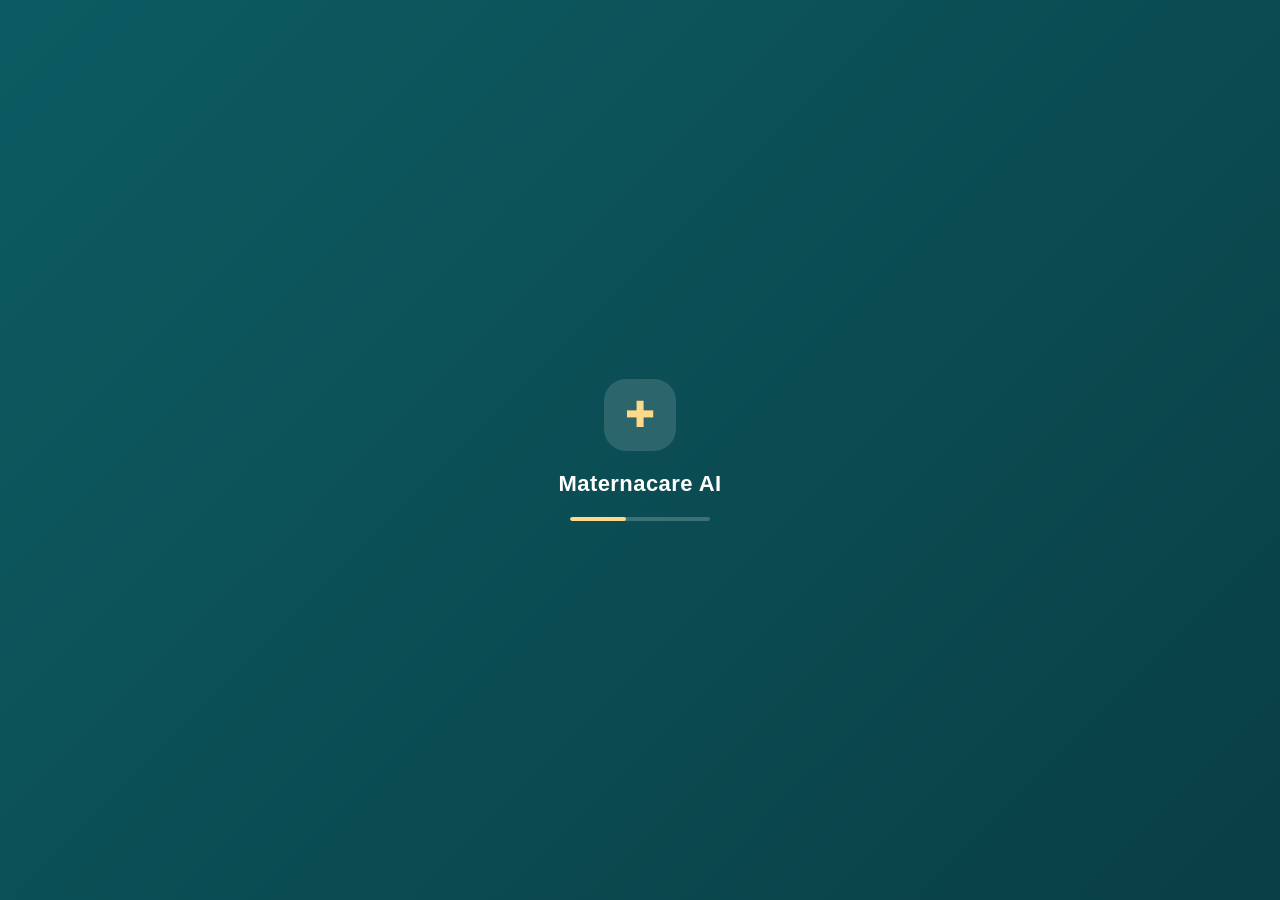
==== frontend/index.html @ d42ba845 "Maternacare AI full-stack: FastAPI backend + animated PWA frontend" ====
<!doctype html>
<html lang="en">
<head>
<meta charset="UTF-8"/>
<meta name="viewport" content="width=device-width,initial-scale=1,viewport-fit=cover,maximum-scale=1"/>
<meta name="theme-color" content="#0d5c63"/>
<meta name="description" content="Maternacare AI — maternal & child health companion"/>
<title>Maternacare AI</title>
<link rel="manifest" href="manifest.json"/>
<link rel="icon" href="icon.svg" type="image/svg+xml"/>
<link rel="apple-touch-icon" href="icon.svg"/>
<link rel="stylesheet" href="style.css"/>
</head>
<body>
<div class="splash" id="splash"><div class="splash-mark">✚</div><div class="splash-name">Maternacare AI</div><div class="splash-bar"><i></i></div></div>

<div class="disclaimer" id="disclaimer"><span class="di">i</span><p id="disclaimerText"></p><button onclick="this.parentElement.classList.add('hide')">×</button></div>

<header class="header">
  <div class="hdr"><a class="brand" href="#" data-tab="home"><span class="bi">✚</span><b data-i18n="app_name">Maternacare AI</b></a>
    <div class="hdr-r"><button class="ib" id="accountBtn" title="Account">👤</button>
      <select id="lang" class="lang"><option value="en">English</option><option value="hi">हिन्दी</option><option value="bn">বাংলা</option></select></div>
  </div>
  <nav class="tabs" id="tabs">
    <button class="tab active" data-tab="home"><span>⌂</span><i data-i18n="nav_home">Home</i></button>
    <button class="tab" data-tab="learn"><span>✦</span><i data-i18n="nav_learn">Learn</i></button>
    <button class="tab" data-tab="trad"><span>⚖</span><i data-i18n="nav_traditional">Traditions</i></button>
    <button class="tab" data-tab="safety"><span>!</span><i data-i18n="nav_safety">Safety</i></button>
    <button class="tab" data-tab="calendar"><span>▦</span><i data-i18n="nav_calendar">Calendar</i></button>
    <button class="tab" data-tab="chat"><span>◌</span><i data-i18n="nav_chat">Ask</i></button>
    <button class="tab" data-tab="sub"><span>✧</span><i data-i18n="manage_sub">Subscription</i></button>
  </nav>
</header>

<main class="main" id="main">

<!-- AUTH -->
<section id="authPage" class="page hidden">
  <div class="auth-hero"><div class="auth-hero-mark">✚</div><h1 data-i18n="welcome">Welcome</h1><p class="muted" data-i18n="tagline"></p></div>
  <div class="card auth-card">
    <div class="seg"><button class="seg-b active" id="segLogin" data-i18n="sign_in">Sign in</button><button class="seg-b" id="segSignup" data-i18n="sign_up">Sign up</button></div>
    <label class="f"><span data-i18n="email">Email or phone</span><input id="authId" placeholder="you@example.com or +919876543210" autocomplete="username"/></label>
    <label class="f"><span data-i18n="password">Password</span><input type="password" id="authPass" autocomplete="current-password"/></label>
    <button class="btn primary full ripple" id="authGo" data-i18n="sign_in">Sign in</button>
    <p class="hint" id="authErr"></p>
  </div>
</section>

<!-- ONBOARDING -->
<section id="onboarding" class="page hidden">
  <div class="card"><div class="step-head"><span class="step-n">1</span><div><h1 data-i18n="setup_title">Set up your journey</h1><p class="muted" data-i18n="setup_subtitle"></p></div></div>
    <form id="setup">
      <label class="f"><span data-i18n="stage">I am…</span><select id="sStage">
        <option value="planning" data-i18n="stage_planning">Planning</option>
        <option value="pregnant" data-i18n="stage_pregnant" selected>Pregnant</option>
        <option value="postpartum" data-i18n="stage_postpartum">Postpartum</option>
        <option value="baby" data-i18n="stage_baby">Baby / infant</option></select></label>
      <div id="pregFields">
        <label class="f"><span data-i18n="lmp">LMP</span><input type="date" id="sLmp"/></label>
        <p class="hint" data-i18n="edd_info"></p>
        <label class="f"><span data-i18n="edd">EDD (if known)</span><input type="date" id="sEdd"/></label>
        <label class="f"><span data-i18n="weeks">Current week</span><input type="number" id="sWeeks" min="0" max="45"/></label>
      </div>
      <label class="f chk"><input type="checkbox" id="sFirst"/><span data-i18n="first_pregnancy">First pregnancy?</span></label>
      <label class="f chk"><input type="checkbox" id="sRisk"/><span data-i18n="high_risk">High-risk?</span></label>
      <p class="hint" data-i18n="risk_note"></p>
      <label class="f"><span data-i18n="conditions">Conditions</span><input id="sCond"/></label>
      <label class="f"><span data-i18n="medicines">Medicines</span><input id="sMed"/></label>
      <label class="f"><span data-i18n="allergies">Allergies</span><input id="sAllergy"/></label>
      <label class="f"><span data-i18n="doctor">Doctor / hospital</span><input id="sDoc"/></label>
      <label class="f"><span data-i18n="emergency_contact">Emergency contact</span><input id="sEmer"/></label>
      <label class="f chk consent"><input type="checkbox" id="sConsent" required/><span data-i18n="consent"></span></label>
      <button class="btn primary full ripple" type="submit" data-i18n="save_start">Save & Start</button>
    </form>
  </div>
</section>

<!-- HOME -->
<section id="home" class="page hidden">
  <div class="hero card">
    <div class="hero-top"><div><p class="eyebrow" id="hStage"></p><h1 id="hWeek"></h1><p class="muted" id="hTri"></p></div>
      <div class="ring" id="hRing"><span id="hPct">0%</span></div></div>
    <div class="hero-meta"><div><small data-i18n="edd_label">EDD</small><strong id="hEdd"></strong></div><div><small data-i18n="next_visit">Next visit</small><strong id="hNext"></strong></div></div>
  </div>
  <button class="sub-chip" id="subChip" data-tab="sub"><span>✧</span><span id="subChipText"></span></button>
  <button class="emer-btn ripple" data-tab="safety"><span>🚨</span><span data-i18n="open_emergency">Emergency help</span><span>→</span></button>
  <div class="card"><h2 data-i18n="quick_check">Quick safety check</h2><p class="muted" data-i18n="quick_check_desc"></p>
    <form class="inline" id="quickF"><input id="quickIn" data-ph="symptom"/><button class="btn primary ripple" data-i18n="check_now">Check</button></form><div id="quickOut"></div></div>
  <div class="card"><div class="ch"><h2 data-i18n="education">For your stage</h2><button class="link" data-tab="learn" data-i18n="nav_learn">Learn</button></div><div id="homeEdu"></div></div>
  <div class="card"><div class="ch"><h2 data-i18n="calendar_title">Calendar</h2><button class="link" data-tab="calendar" data-i18n="nav_calendar">Calendar</button></div><div id="homeTasks"></div></div>
</section>

<section id="learn" class="page hidden"><div class="card"><h1 data-i18n="nav_learn">Learn</h1><p class="muted" id="learnLine"></p><div id="eduList" class="stagger"></div></div><div class="card"><p class="muted" data-i18n="sources"></p></div></section>
<section id="trad" class="page hidden"><div class="card"><h1 data-i18n="trad_title">Tradition vs Evidence</h1><p class="muted" data-i18n="trad_desc"></p><input class="search" id="tradSearch" data-ph="trad_search"/><div id="tradList" class="stagger"></div></div></section>
<section id="safety" class="page hidden"><div class="card emer-card"><h1>🚨 <span data-i18n="open_emergency"></span></h1><p class="emer-text" id="emerBanner"></p><p class="muted" id="emerLine"></p></div>
  <div class="card"><h2 data-i18n="quick_check"></h2><p class="muted" data-i18n="quick_check_desc"></p><form class="inline" id="safetyF"><input id="safetyIn" data-ph="symptom"/><button class="btn danger ripple" data-i18n="check_now"></button></form><div id="safetyOut"></div></div></section>
<section id="calendar" class="page hidden"><div class="card"><h1 data-i18n="calendar_title"></h1><p class="muted" data-i18n="calendar_desc"></p>
  <div class="add"><input id="newTask" data-ph="task_name"/><input type="date" id="newDue"/><button class="btn primary ripple" id="addBtn" data-i18n="add"></button></div><div id="taskList" class="stagger"></div></div></section>
<section id="chat" class="page hidden"><div class="card chat-card"><h1 data-i18n="chat_title"></h1><p class="muted" data-i18n="chat_desc"></p>
  <div class="log" id="log"></div><form class="inline" id="chatF"><input id="chatIn" data-ph="chat_placeholder" autocomplete="off"/><button class="btn primary ripple" data-i18n="send"></button></form></div></section>
<section id="sub" class="page hidden"><div class="card"><h1 data-i18n="manage_sub">Subscription</h1><div id="subStatus"></div>
  <h2 data-i18n="choose_plan">Choose a plan</h2><div class="plans" id="subPlans"></div><p class="hint" data-i18n="payment_note"></p>
  <button class="btn ghost full ripple" id="signOutBtn" data-i18n="sign_out">Sign out</button></div></section>
</main>

<footer class="footer"><p id="foot"></p></footer>
<div class="toast" id="toast"></div>

<div class="sheet" id="feedbackSheet" style="display:none"><div class="sheet-backdrop" onclick="closeSheet('feedbackSheet')"></div><div class="sheet-box">
  <div class="sheet-handle"></div><h3 data-i18n="report_issue"></h3><p class="muted" data-i18n="report_desc"></p>
  <textarea id="fbText" rows="4"></textarea><button class="btn primary full ripple" id="fbSend" data-i18n="send_feedback"></button></div></div>

<div class="sheet" id="gate" style="display:none"><div class="sheet-backdrop" onclick="closeSheet('gate')"></div><div class="sheet-box">
  <div class="sheet-handle"></div><div class="gate-mark">✚</div><h2 data-i18n="sub_title">Unlock full access</h2><p class="muted" data-i18n="sub_desc"></p>
  <div class="plans" id="gatePlans"></div><p class="hint" data-i18n="payment_note"></p></div></div>

<script src="https://checkout.razorpay.com/v1/checkout.js"></script>
<script src="engine.js"></script><script src="app.js"></script>
</body>
</html>
---- frontend/style.css ----
:root{--teal:#0d5c63;--dark:#093f45;--tl:#e6f2f2;--rose:#b0454f;--rl:#fbe9ea;--green:#2e7d52;--ink:#1e2a2b;--mut:#6b7a7b;--line:#dfe8e7;--bg:#f4f7f6;--r:18px;--sh:0 6px 24px rgba(13,92,99,.09)}
*{box-sizing:border-box;margin:0;padding:0}html{scroll-behavior:smooth}
body{font-family:-apple-system,BlinkMacSystemFont,'Segoe UI',Roboto,Arial,sans-serif;background:var(--bg);color:var(--ink);line-height:1.55;-webkit-font-smoothing:antialiased;padding-bottom:calc(76px + env(safe-area-inset-bottom));overflow-x:hidden}
.hidden{display:none!important}.muted{color:var(--mut);font-size:14px}.eyebrow{color:#a9d8d8;font-size:12px;font-weight:700;letter-spacing:.1em;text-transform:uppercase}.hint{color:var(--mut);font-size:12px;margin:-6px 0 12px}.link{color:var(--teal);font-size:13px;font-weight:700;background:none;border:none;cursor:pointer}.link:hover{text-decoration:underline}
button,select,input,textarea{font-family:inherit;color:inherit;-webkit-tap-highlight-color:transparent}

/* Splash */
.splash{position:fixed;inset:0;z-index:200;background:linear-gradient(135deg,var(--teal),var(--dark));display:flex;flex-direction:column;align-items:center;justify-content:center;gap:16px;transition:opacity .5s,visibility .5s}
.splash.out{opacity:0;visibility:hidden}.splash-mark{width:72px;height:72px;border-radius:22px;background:#fff2;color:#ffd98a;display:grid;place-items:center;font-size:36px;animation:pop .6s cubic-bezier(.2,1.4,.4,1)}.splash-name{color:#fff;font-size:22px;font-weight:800;letter-spacing:.02em;animation:fadeUp .6s .1s both}.splash-bar{width:140px;height:4px;background:#fff3;border-radius:4px;overflow:hidden}.splash-bar i{display:block;height:100%;width:40%;background:#ffd98a;border-radius:4px;animation:slide 1.1s ease-in-out infinite}
@keyframes pop{from{transform:scale(.4);opacity:0}to{transform:scale(1);opacity:1}}@keyframes fadeUp{from{opacity:0;transform:translateY(12px)}to{opacity:1;transform:none}}@keyframes slide{0%{transform:translateX(-100%)}100%{transform:translateX(350%)}}

/* Disclaimer */
.disclaimer{display:flex;align-items:flex-start;gap:10px;background:#fff4e5;color:#7a4b12;padding:9px 16px;font-size:12px;border-bottom:1px solid #f0d9b5;transition:max-height .4s,padding .4s,opacity .3s;max-height:120px;overflow:hidden}.disclaimer.hide{max-height:0;padding:0;opacity:0}.di{flex:0 0 18px;height:18px;border-radius:50%;background:#d99a3b;color:#fff;display:grid;place-items:center;font-weight:700;font-size:11px}.disclaimer p{flex:1}.disclaimer button{font-size:18px;background:none;border:none;color:#7a4b12;cursor:pointer;line-height:1}

/* Header */
.header{position:sticky;top:0;z-index:50;background:rgba(255,255,255,.94);backdrop-filter:blur(14px);border-bottom:1px solid var(--line);transition:box-shadow .3s}.header.scrolled{box-shadow:0 6px 20px rgba(0,0,0,.06)}.hdr{max-width:760px;margin:0 auto;padding:12px 18px;display:flex;align-items:center;justify-content:space-between}.brand{display:flex;align-items:center;gap:9px;text-decoration:none;color:var(--ink);font-size:17px}.bi{width:32px;height:32px;border-radius:10px;background:var(--teal);color:#ffd98a;display:grid;place-items:center;font-size:18px;transition:transform .3s}.brand:active .bi{transform:rotate(90deg)}.hdr-r{display:flex;gap:8px;align-items:center}.lang{border:1px solid var(--line);border-radius:8px;padding:6px 8px;font-size:12px;background:#fff;cursor:pointer}.ib{width:34px;height:34px;border:1px solid var(--line);border-radius:10px;background:#fff;cursor:pointer;font-size:16px;transition:transform .2s,background .2s}.ib:active{transform:scale(.9);background:var(--tl)}
.tabs{max-width:760px;margin:0 auto;display:flex;overflow-x:auto;scrollbar-width:none;padding:0 10px}.tabs::-webkit-scrollbar{display:none}.tab{flex:1 0 auto;min-width:64px;display:flex;flex-direction:column;align-items:center;gap:3px;padding:8px 4px 10px;border:none;background:none;color:var(--mut);font-size:11px;cursor:pointer;border-bottom:3px solid transparent;transition:color .25s,border-color .25s,transform .2s}.tab span{font-size:19px;line-height:1;transition:transform .25s}.tab i{font-style:normal}.tab.active{color:var(--teal);font-weight:700;border-bottom-color:var(--teal)}.tab.active span{transform:translateY(-2px) scale(1.1)}.tab:active{transform:scale(.94)}

/* Layout + page transitions */
.main{max-width:760px;margin:0 auto;padding:18px}.page{display:flex;flex-direction:column;gap:16px;animation:pageIn .35s cubic-bezier(.2,.8,.2,1)}@keyframes pageIn{from{opacity:0;transform:translateY(14px)}to{opacity:1;transform:none}}
.card{background:#fff;border-radius:var(--r);padding:22px;box-shadow:var(--sh);border:1px solid var(--line);animation:cardIn .4s both}@keyframes cardIn{from{opacity:0;transform:translateY(10px)}to{opacity:1;transform:none}}.card h1{font-size:24px;margin-bottom:6px}.card h2{font-size:18px;margin-bottom:6px}.ch{display:flex;align-items:center;justify-content:space-between;margin-bottom:12px}.ch h2{margin:0}
.stagger>*{animation:staggerIn .4s both}@keyframes staggerIn{from{opacity:0;transform:translateX(-12px)}to{opacity:1;transform:none}}

/* Forms */
.f{display:flex;flex-direction:column;gap:5px;margin-bottom:13px;font-size:13px;font-weight:600}.f input,.f select,.search,.inline input,.add input,textarea{width:100%;padding:11px 12px;border:1px solid var(--line);border-radius:11px;font-size:14px;background:#fbfdfc;outline:none;transition:border-color .2s,box-shadow .2s,background .2s}.f input:focus,.f select:focus,.search:focus,.inline input:focus,.add input:focus,textarea:focus{border-color:var(--teal);background:#fff;box-shadow:0 0 0 3px rgba(13,92,99,.1)}.f.chk{flex-direction:row;align-items:flex-start;gap:9px;font-weight:500}.f.chk input{width:17px;height:17px;flex:0 0 17px;margin-top:2px;accent-color:var(--teal)}.f.consent{background:var(--tl);padding:12px;border-radius:11px}
.btn{padding:12px 18px;border-radius:11px;font-size:14px;font-weight:700;border:none;cursor:pointer;position:relative;overflow:hidden;transition:transform .15s,box-shadow .2s,filter .2s}.btn:hover{filter:brightness(1.05);box-shadow:0 6px 18px rgba(13,92,99,.18)}.btn:active{transform:scale(.96)}.primary{background:var(--teal);color:#fff}.primary:hover{background:var(--dark)}.full{width:100%}.danger{background:var(--rose);color:#fff}.ghost{background:#eef2f1;color:var(--ink)}
.ripple:after{content:'';position:absolute;inset:0;background:radial-gradient(circle at var(--rx,50%) var(--ry,50%),rgba(255,255,255,.5),transparent 60%);opacity:0;transition:opacity .4s}.ripple:active:after{opacity:1;transition:opacity 0s}
.inline{display:flex;gap:8px;margin-top:14px}.inline input{flex:1}.search{margin:14px 0}.add{display:flex;gap:8px;margin:16px 0}.add input{flex:1;min-width:0}.add input[type=date]{flex:0 0 150px}

/* Auth */
.auth-hero{text-align:center;padding:24px 0 6px;animation:pop .5s cubic-bezier(.2,1.3,.4,1)}.auth-hero-mark{width:60px;height:60px;border-radius:18px;background:var(--teal);color:#ffd98a;display:grid;place-items:center;font-size:28px;margin:0 auto 12px}.auth-hero h1{font-size:28px}.auth-card .seg{margin-bottom:20px}.seg{display:flex;gap:6px;background:#eef2f1;border-radius:11px;padding:4px}.seg-b{flex:1;padding:10px;border:none;background:none;border-radius:9px;font-size:13px;font-weight:700;color:var(--mut);cursor:pointer;transition:all .25s}.seg-b.active{background:#fff;color:var(--teal);box-shadow:0 2px 8px rgba(0,0,0,.08)}

/* Hero */
.hero{background:linear-gradient(135deg,var(--teal),var(--dark));color:#fff;border:none;overflow:hidden;position:relative}.hero:after{content:'';position:absolute;width:200px;height:200px;border-radius:50%;background:rgba(255,217,138,.08);top:-80px;right:-60px;animation:float 6s ease-in-out infinite}@keyframes float{50%{transform:translateY(14px)}}.hero-top{display:flex;justify-content:space-between;align-items:flex-start;position:relative;z-index:1}.hero h1{font-size:46px;line-height:1;margin:6px 0 4px}.hero .muted{color:#bcd8d8}.ring{width:76px;height:76px;border-radius:50%;display:grid;place-items:center;font-size:16px;font-weight:800;background:conic-gradient(#ffd98a 0%,rgba(255,255,255,.22) 0);transition:background 1s ease}.ring>span{width:58px;height:58px;border-radius:50%;background:var(--dark);display:grid;place-items:center}.hero-meta{display:grid;grid-template-columns:1fr 1fr;gap:12px;margin-top:20px;padding-top:16px;border-top:1px solid #ffffff30;position:relative;z-index:1}.hero-meta div{display:flex;flex-direction:column;gap:2px}.hero-meta small{color:#a9d8d8;font-size:11px}.hero-meta strong{font-size:15px}

/* Chips */
.sub-chip{display:flex;align-items:center;justify-content:center;gap:8px;width:100%;padding:12px;border-radius:var(--r);background:var(--tl);color:var(--teal);border:1px solid var(--line);font-size:13px;font-weight:700;cursor:pointer;transition:transform .15s}.sub-chip:active{transform:scale(.98)}.sub-chip .on{color:var(--green)}
.emer-btn{display:flex;align-items:center;gap:12px;width:100%;padding:16px 20px;border-radius:var(--r);background:var(--rose);color:#fff;font-size:16px;font-weight:700;border:none;cursor:pointer;box-shadow:0 5px 18px rgba(176,69,79,.3)}.emer-btn span:first-child{animation:pulse 2s infinite}@keyframes pulse{50%{transform:scale(1.2)}}.emer-btn span:last-child{margin-left:auto}

/* Education/trad/tasks */
.edu-item{padding:14px 0;border-bottom:1px solid var(--line);transition:background .2s}.edu-item:last-child{border-bottom:none}.edu-item h3{font-size:15px;margin-bottom:5px;color:var(--dark)}.edu-item p{font-size:14px;color:#40504f}.edu-item .src{font-size:11px;color:var(--mut);margin-top:7px;font-style:italic}
.trad{border:1px solid var(--line);border-radius:14px;margin-bottom:14px;overflow:hidden;transition:box-shadow .25s,transform .25s}.trad:hover{box-shadow:0 8px 22px rgba(0,0,0,.07)}.trad-h{padding:14px 16px;background:var(--tl);cursor:pointer;display:flex;justify-content:space-between;align-items:center;gap:10px}.trad-h h3{font-size:15px;color:var(--dark)}.badge{font-size:10px;font-weight:800;padding:4px 9px;border-radius:20px;white-space:nowrap}.badge.safe{background:#d9efe2;color:#245c3b}.badge.insufficient,.badge.unknown{background:#e8ecec;color:#4a5a5a}.badge.harmful,.badge.contraindicated{background:#f8dadd;color:#8a2b34}.trad-b{padding:16px;display:none;animation:fadeUp .3s}.trad-b.open{display:block}.trow{margin-bottom:12px}.trow b{display:block;font-size:12px;color:var(--teal);margin-bottom:3px;text-transform:uppercase;letter-spacing:.04em}.trow p{font-size:14px;color:#40504f}.trow.doc{background:#fff4e5;padding:11px;border-radius:9px}
.task{display:flex;align-items:flex-start;gap:12px;padding:13px 0;border-bottom:1px solid var(--line);transition:opacity .3s}.task:last-child{border-bottom:none}.tk{width:22px;height:22px;flex:0 0 22px;border:2px solid var(--teal);border-radius:7px;background:none;cursor:pointer;font-size:13px;color:#fff;display:grid;place-items:center;transition:all .25s}.tk.done{background:var(--teal);transform:rotate(360deg)}.tm{flex:1}.tt{font-size:14px;font-weight:600;transition:all .3s}.tt.done{text-decoration:line-through;color:var(--mut)}.tmeta{font-size:12px;color:var(--mut);margin-top:2px;display:flex;gap:8px;flex-wrap:wrap}.pill{padding:2px 8px;border-radius:20px;font-size:10px;font-weight:700}.pill.overdue{background:var(--rl);color:var(--rose)}.pill.upcoming{background:var(--tl);color:var(--teal)}.pill.done{background:#e8f5ec;color:var(--green)}.tdel{background:none;border:none;color:var(--mut);cursor:pointer;font-size:16px}.empty{text-align:center;color:var(--mut);padding:24px;font-size:14px}
.result{margin-top:16px;padding:15px;border-radius:12px;font-size:14px;animation:fadeUp .35s}.result.em{background:var(--rl);border:1px solid #f0c3c7;color:#7c2730}.result.ur{background:#fff4e5;border:1px solid #f0d9b5;color:#7a4b12}.result.ok{background:#e8f5ec;border:1px solid #bfe3cd;color:#245c3b}.result b{display:block;margin-bottom:6px}.result ul{margin:10px 0 0 18px}.result li{margin:3px 0}
.emer-card{background:var(--rose);color:#fff;border:none}.emer-card h1{font-size:22px}.emer-text{font-size:15px;font-weight:600;margin:8px 0}.emer-card .muted{color:#ffe0e2}

/* Chat */
.chat-card{display:flex;flex-direction:column;min-height:62vh}.log{flex:1;overflow-y:auto;margin:14px 0;display:flex;flex-direction:column;gap:10px;max-height:58vh}.msg{max-width:85%;padding:11px 14px;border-radius:15px;font-size:14px;line-height:1.5;animation:msgIn .3s cubic-bezier(.2,1.2,.4,1)}@keyframes msgIn{from{opacity:0;transform:translateY(10px) scale(.96)}to{opacity:1;transform:none}}.msg.user{align-self:flex-end;background:var(--teal);color:#fff;border-bottom-right-radius:5px}.msg.assistant{align-self:flex-start;background:var(--tl);color:var(--ink);border-bottom-left-radius:5px}.msg.danger{background:var(--rl);color:#7c2730;border:1px solid #f0c3c7}.msg small{display:block;opacity:.7;font-size:10px;margin-bottom:3px;text-transform:uppercase;letter-spacing:.05em}
.typing{display:flex;gap:4px;padding:12px}.typing i{width:7px;height:7px;border-radius:50%;background:var(--teal);animation:bounce 1s infinite}.typing i:nth-child(2){animation-delay:.15s}.typing i:nth-child(3){animation-delay:.3s}@keyframes bounce{50%{transform:translateY(-6px);opacity:.5}}

/* Subscription / plans */
.sub-status{padding:18px;border-radius:14px;background:var(--tl);margin:14px 0;text-align:center}.sub-status.active{background:#e8f5ec}.sub-status h2{margin:0 0 6px}.sub-status .big{font-size:26px;font-weight:800;color:var(--teal)}.sub-status.active .big{color:var(--green)}
.plans{display:flex;flex-direction:column;gap:10px}.plan{display:flex;align-items:center;justify-content:space-between;gap:12px;padding:16px;border:1px solid var(--line);border-radius:14px;cursor:pointer;transition:all .25s}.plan:hover{border-color:var(--teal);background:var(--tl);transform:translateY(-2px);box-shadow:0 6px 16px rgba(13,92,99,.1)}.plan b{font-size:16px}.plan small{display:block;color:var(--mut);font-size:12px}.plan .amt{font-size:18px;font-weight:800;color:var(--teal);white-space:nowrap}

/* Sheets */
.sheet{position:fixed;inset:0;z-index:80}.sheet-backdrop{position:absolute;inset:0;background:rgba(9,63,69,.6);backdrop-filter:blur(6px);animation:fadeIn .3s}@keyframes fadeIn{from{opacity:0}to{opacity:1}}.sheet-box{position:absolute;bottom:0;left:0;right:0;background:#fff;border-radius:24px 24px 0 0;padding:22px 22px calc(28px + env(safe-area-inset-bottom));max-height:88vh;overflow-y:auto;animation:sheetUp .4s cubic-bezier(.2,.9,.3,1)}@keyframes sheetUp{from{transform:translateY(100%)}to{transform:none}}.sheet-handle{width:40px;height:4px;background:#d5dddd;border-radius:4px;margin:0 auto 16px}.sheet-box h3,.sheet-box h2{margin-bottom:8px}.sheet-box textarea{margin:14px 0}.gate-mark{width:50px;height:50px;border-radius:14px;background:var(--teal);color:#ffd98a;display:grid;place-items:center;font-size:24px;margin:0 auto 10px}
.footer{max-width:760px;margin:20px auto;padding:0 18px 30px;text-align:center}.footer p{color:var(--mut);font-size:11px;line-height:1.6}
.toast{position:fixed;bottom:90px;left:50%;transform:translate(-50%,20px);z-index:120;background:var(--ink);color:#fff;padding:12px 20px;border-radius:30px;font-size:13px;font-weight:600;opacity:0;pointer-events:none;transition:all .3s;box-shadow:0 10px 30px rgba(0,0,0,.2)}.toast.show{opacity:1;transform:translate(-50%,0)}
@media(max-width:480px){.hero h1{font-size:40px}.card{padding:18px}.add{flex-wrap:wrap}.add input[type=date]{flex:1 1 100%}}
@media(prefers-reduced-motion:reduce){*,*:before,*:after{animation-duration:.01ms!important;transition-duration:.01ms!important}}
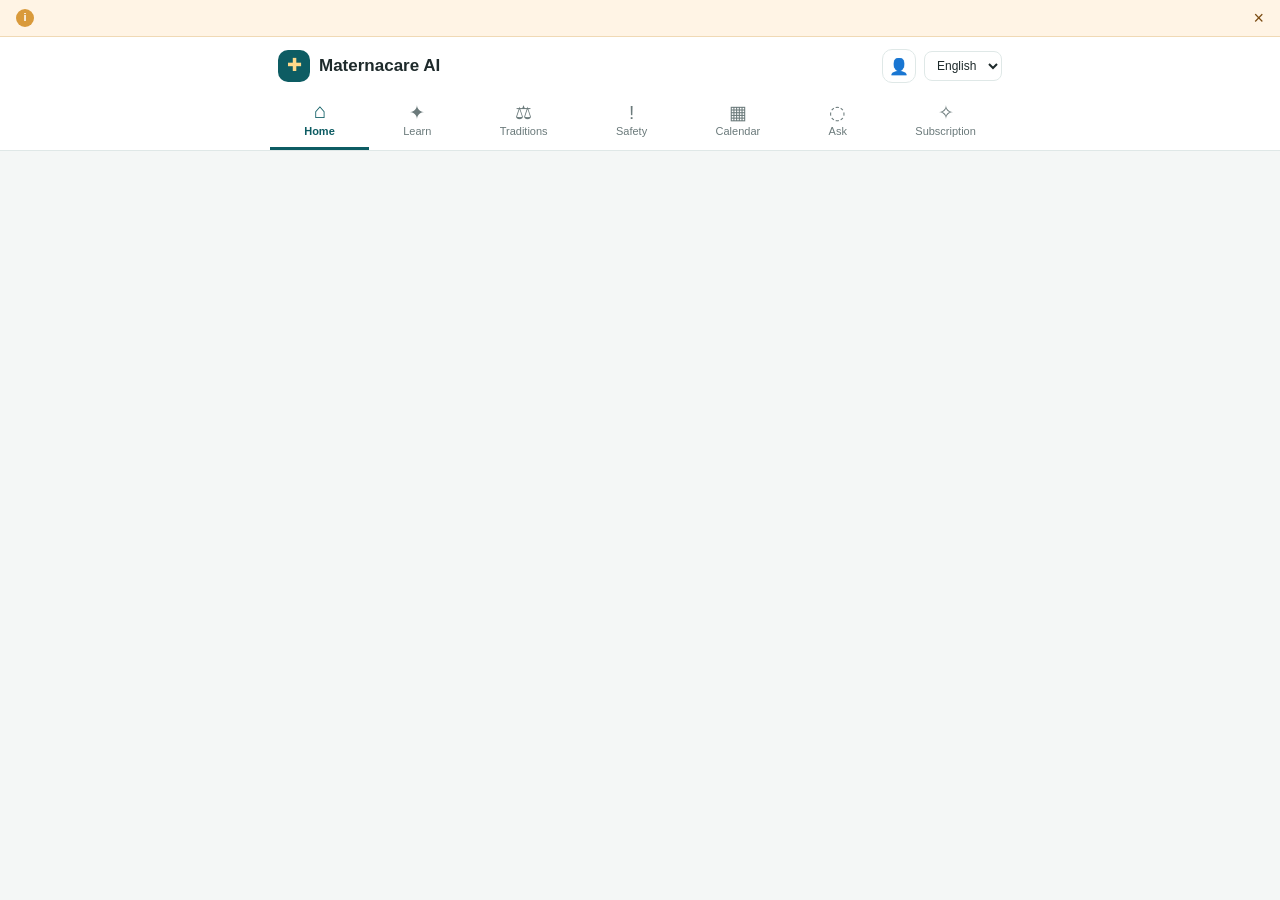
==== commit 816f4c18: "Fix stuck splash: remove blocking splash, show auth immediately, bust SW cache" ====
--- a/frontend/index.html
+++ b/frontend/index.html
@@ -12,8 +12,6 @@
 <link rel="stylesheet" href="style.css"/>
 </head>
 <body>
-<div class="splash" id="splash"><div class="splash-mark">✚</div><div class="splash-name">Maternacare AI</div><div class="splash-bar"><i></i></div></div>
-
 <div class="disclaimer" id="disclaimer"><span class="di">i</span><p id="disclaimerText"></p><button onclick="this.parentElement.classList.add('hide')">×</button></div>
 
 <header class="header">
--- a/frontend/style.css
+++ b/frontend/style.css
@@ -5,7 +5,7 @@
 button,select,input,textarea{font-family:inherit;color:inherit;-webkit-tap-highlight-color:transparent}
 
 /* Splash */
-.splash{position:fixed;inset:0;z-index:200;background:linear-gradient(135deg,var(--teal),var(--dark));display:flex;flex-direction:column;align-items:center;justify-content:center;gap:16px;transition:opacity .5s,visibility .5s}
+.splash{position:fixed;inset:0;z-index:200;background:linear-gradient(135deg,var(--teal),var(--dark));display:flex;flex-direction:column;align-items:center;justify-content:center;gap:16px;transition:opacity .5s,visibility .5s;animation:autoSplashOut .5s 2s forwards}@keyframes autoSplashOut{to{opacity:0;visibility:hidden}}
 .splash.out{opacity:0;visibility:hidden}.splash-mark{width:72px;height:72px;border-radius:22px;background:#fff2;color:#ffd98a;display:grid;place-items:center;font-size:36px;animation:pop .6s cubic-bezier(.2,1.4,.4,1)}.splash-name{color:#fff;font-size:22px;font-weight:800;letter-spacing:.02em;animation:fadeUp .6s .1s both}.splash-bar{width:140px;height:4px;background:#fff3;border-radius:4px;overflow:hidden}.splash-bar i{display:block;height:100%;width:40%;background:#ffd98a;border-radius:4px;animation:slide 1.1s ease-in-out infinite}
 @keyframes pop{from{transform:scale(.4);opacity:0}to{transform:scale(1);opacity:1}}@keyframes fadeUp{from{opacity:0;transform:translateY(12px)}to{opacity:1;transform:none}}@keyframes slide{0%{transform:translateX(-100%)}100%{transform:translateX(350%)}}
 
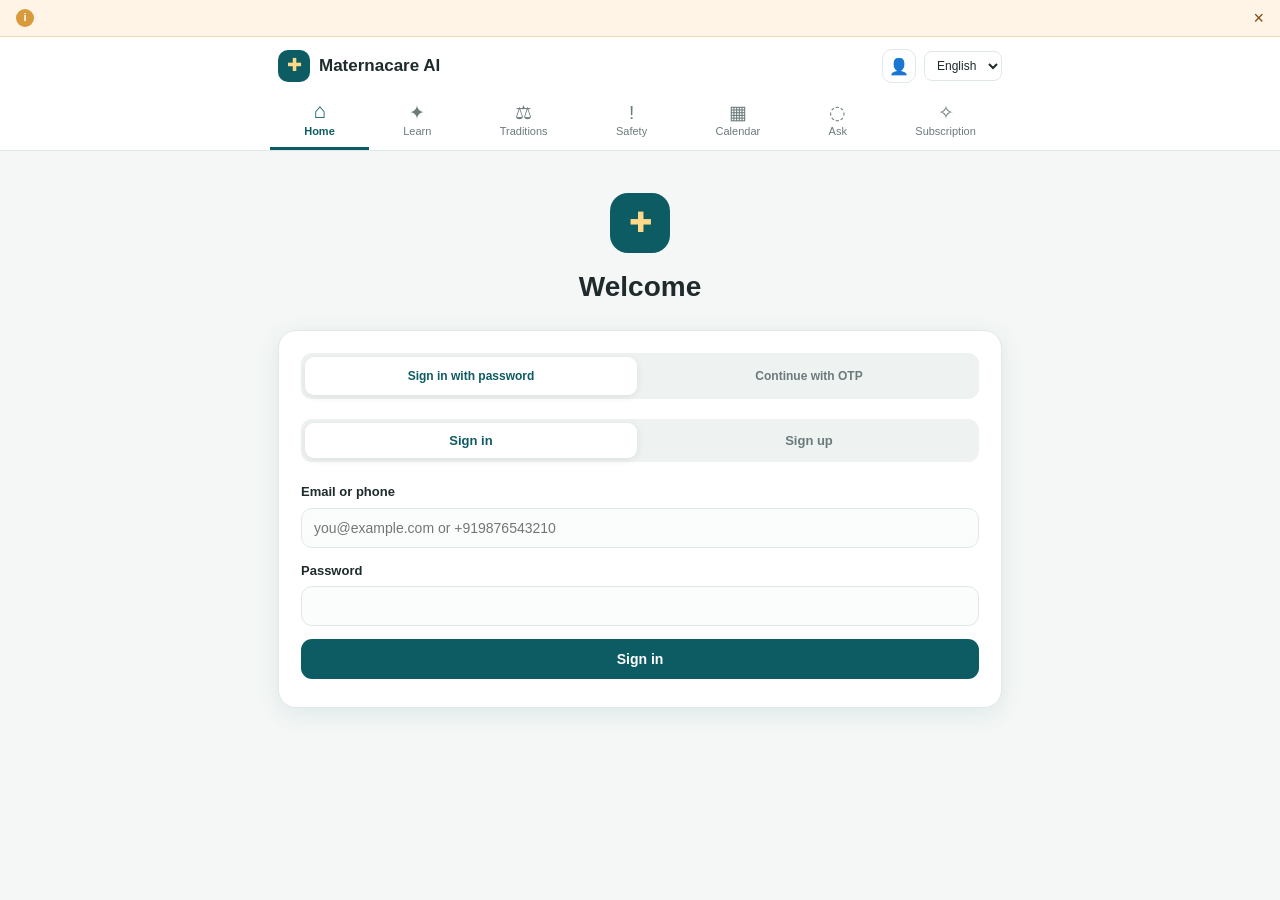
==== commit fd20dbf1: "Fix static page: permissive CSP, visible default login, error overlay, cache bust" ====
--- a/frontend/index.html
+++ b/frontend/index.html
@@ -2,7 +2,7 @@
 <html lang="en">
 <head>
 <meta charset="UTF-8"/>
-<meta name="viewport" content="width=device-width,initial-scale=1,viewport-fit=cover,maximum-scale=1"/>
+<meta name="viewport" content="width=device-width,initial-scale=1,viewport-fit=cover"/>
 <meta name="theme-color" content="#0d5c63"/>
 <meta name="description" content="Maternacare AI — maternal & child health companion"/>
 <title>Maternacare AI</title>
@@ -12,7 +12,7 @@
 <link rel="stylesheet" href="style.css"/>
 </head>
 <body>
-<div class="disclaimer" id="disclaimer"><span class="di">i</span><p id="disclaimerText"></p><button onclick="this.parentElement.classList.add('hide')">×</button></div>
+<div class="disclaimer" id="disclaimer"><span class="di">i</span><p id="disclaimerText"></p><button id="disclaimerClose" aria-label="Dismiss notice">×</button></div>
 
 <header class="header">
   <div class="hdr"><a class="brand" href="#" data-tab="home"><span class="bi">✚</span><b data-i18n="app_name">Maternacare AI</b></a>
@@ -33,14 +33,43 @@
 <main class="main" id="main">
 
 <!-- AUTH -->
-<section id="authPage" class="page hidden">
+<section id="authPage" class="page">
   <div class="auth-hero"><div class="auth-hero-mark">✚</div><h1 data-i18n="welcome">Welcome</h1><p class="muted" data-i18n="tagline"></p></div>
   <div class="card auth-card">
-    <div class="seg"><button class="seg-b active" id="segLogin" data-i18n="sign_in">Sign in</button><button class="seg-b" id="segSignup" data-i18n="sign_up">Sign up</button></div>
-    <label class="f"><span data-i18n="email">Email or phone</span><input id="authId" placeholder="you@example.com or +919876543210" autocomplete="username"/></label>
-    <label class="f"><span data-i18n="password">Password</span><input type="password" id="authPass" autocomplete="current-password"/></label>
-    <button class="btn primary full ripple" id="authGo" data-i18n="sign_in">Sign in</button>
-    <p class="hint" id="authErr"></p>
+    <div class="auth-tabs">
+      <button class="atb active" id="atPassword" data-i18n="sign_in_password">Sign in with password</button>
+      <button class="atb" id="atOtp" data-i18n="sign_in_otp">Continue with OTP</button>
+    </div>
+
+    <!-- Password mode -->
+    <div class="auth-mode" id="authModePassword">
+      <div class="seg"><button class="seg-b active" id="segLogin" data-i18n="sign_in">Sign in</button><button class="seg-b" id="segSignup" data-i18n="sign_up">Sign up</button></div>
+      <label class="f"><span data-i18n="email">Email or phone</span><input id="authId" placeholder="you@example.com or +919876543210" autocomplete="username"/></label>
+      <label class="f"><span data-i18n="password">Password</span><input type="password" id="authPass" autocomplete="current-password"/></label>
+      <button class="btn primary full ripple" id="authGo" data-i18n="sign_in">Sign in</button>
+      <p class="hint" id="authErr"></p>
+    </div>
+
+    <!-- OTP mode: step 1 = phone -->
+    <div class="auth-mode hidden" id="authModeOtpPhone">
+      <p class="hint" data-i18n="otp_phone_hint"></p>
+      <label class="f"><span data-i18n="phone">Mobile number</span><input id="otpPhone" type="tel" placeholder="+91 98765 43210" inputmode="tel" autocomplete="tel"/></label>
+      <p class="hint muted" id="otpCountryHint" style="margin-top:-6px"></p>
+      <button class="btn primary full ripple" id="otpSend" data-i18n="send_otp">Send OTP</button>
+      <p class="hint" id="otpErr"></p>
+    </div>
+
+    <!-- OTP mode: step 2 = code -->
+    <div class="auth-mode hidden" id="authModeOtpCode">
+      <p class="hint" data-i18n="otp_code_hint"></p>
+      <div class="otp-inputs" id="otpInputs"></div>
+      <p class="hint" id="otpResend"><span data-i18n="otp_resend"></span> <span id="otpResendLink" style="color:#0d5c63;cursor:pointer;font-weight:700"></span></p>
+      <p class="hint" id="otpCodeErr"></p>
+      <div class="otp-actions">
+        <button class="btn ghost full" id="otpBack" data-i18n="back">← Back</button>
+        <button class="btn primary full ripple" id="otpVerify" data-i18n="verify_otp">Verify OTP</button>
+      </div>
+    </div>
   </div>
 </section>
 
@@ -88,9 +117,9 @@
   <div class="card"><div class="ch"><h2 data-i18n="calendar_title">Calendar</h2><button class="link" data-tab="calendar" data-i18n="nav_calendar">Calendar</button></div><div id="homeTasks"></div></div>
 </section>
 
-<section id="learn" class="page hidden"><div class="card"><h1 data-i18n="nav_learn">Learn</h1><p class="muted" id="learnLine"></p><div id="eduList" class="stagger"></div></div><div class="card"><p class="muted" data-i18n="sources"></p></div></section>
-<section id="trad" class="page hidden"><div class="card"><h1 data-i18n="trad_title">Tradition vs Evidence</h1><p class="muted" data-i18n="trad_desc"></p><input class="search" id="tradSearch" data-ph="trad_search"/><div id="tradList" class="stagger"></div></div></section>
-<section id="safety" class="page hidden"><div class="card emer-card"><h1>🚨 <span data-i18n="open_emergency"></span></h1><p class="emer-text" id="emerBanner"></p><p class="muted" id="emerLine"></p></div>
+<section id="learn" class="page hidden"><div class="card"><h1 data-i18n="nav_learn">Learn</h1><p class="muted" id="learnLine"></p><p class="education-label" data-i18n="education_only"></p><div id="eduList" class="stagger"></div></div><div class="card"><p class="muted" data-i18n="sources"></p></div></section>
+<section id="trad" class="page hidden"><div class="card"><h1 data-i18n="trad_title">Tradition vs Evidence</h1><p class="muted" data-i18n="trad_desc"></p><p class="education-label" data-i18n="education_only"></p><input class="search" id="tradSearch" data-ph="trad_search"/><div id="tradList" class="stagger"></div></div></section>
+<section id="safety" class="page hidden"><div class="card emer-card"><h1>🚨 <span data-i18n="open_emergency"></span></h1><p class="emer-text" id="emerBanner"></p><p class="muted" id="emerLine"></p></div><p class="education-label" data-i18n="education_only"></p>
   <div class="card"><h2 data-i18n="quick_check"></h2><p class="muted" data-i18n="quick_check_desc"></p><form class="inline" id="safetyF"><input id="safetyIn" data-ph="symptom"/><button class="btn danger ripple" data-i18n="check_now"></button></form><div id="safetyOut"></div></div></section>
 <section id="calendar" class="page hidden"><div class="card"><h1 data-i18n="calendar_title"></h1><p class="muted" data-i18n="calendar_desc"></p>
   <div class="add"><input id="newTask" data-ph="task_name"/><input type="date" id="newDue"/><button class="btn primary ripple" id="addBtn" data-i18n="add"></button></div><div id="taskList" class="stagger"></div></div></section>
@@ -104,11 +133,11 @@
 <footer class="footer"><p id="foot"></p></footer>
 <div class="toast" id="toast"></div>
 
-<div class="sheet" id="feedbackSheet" style="display:none"><div class="sheet-backdrop" onclick="closeSheet('feedbackSheet')"></div><div class="sheet-box">
+<div class="sheet" id="feedbackSheet" style="display:none"><div class="sheet-backdrop" data-close-sheet="feedbackSheet"></div><div class="sheet-box">
   <div class="sheet-handle"></div><h3 data-i18n="report_issue"></h3><p class="muted" data-i18n="report_desc"></p>
   <textarea id="fbText" rows="4"></textarea><button class="btn primary full ripple" id="fbSend" data-i18n="send_feedback"></button></div></div>
 
-<div class="sheet" id="gate" style="display:none"><div class="sheet-backdrop" onclick="closeSheet('gate')"></div><div class="sheet-box">
+<div class="sheet" id="gate" style="display:none"><div class="sheet-backdrop" data-close-sheet="gate"></div><div class="sheet-box">
   <div class="sheet-handle"></div><div class="gate-mark">✚</div><h2 data-i18n="sub_title">Unlock full access</h2><p class="muted" data-i18n="sub_desc"></p>
   <div class="plans" id="gatePlans"></div><p class="hint" data-i18n="payment_note"></p></div></div>
 
--- a/frontend/style.css
+++ b/frontend/style.css
@@ -1,7 +1,8 @@
 :root{--teal:#0d5c63;--dark:#093f45;--tl:#e6f2f2;--rose:#b0454f;--rl:#fbe9ea;--green:#2e7d52;--ink:#1e2a2b;--mut:#6b7a7b;--line:#dfe8e7;--bg:#f4f7f6;--r:18px;--sh:0 6px 24px rgba(13,92,99,.09)}
 *{box-sizing:border-box;margin:0;padding:0}html{scroll-behavior:smooth}
 body{font-family:-apple-system,BlinkMacSystemFont,'Segoe UI',Roboto,Arial,sans-serif;background:var(--bg);color:var(--ink);line-height:1.55;-webkit-font-smoothing:antialiased;padding-bottom:calc(76px + env(safe-area-inset-bottom));overflow-x:hidden}
-.hidden{display:none!important}.muted{color:var(--mut);font-size:14px}.eyebrow{color:#a9d8d8;font-size:12px;font-weight:700;letter-spacing:.1em;text-transform:uppercase}.hint{color:var(--mut);font-size:12px;margin:-6px 0 12px}.link{color:var(--teal);font-size:13px;font-weight:700;background:none;border:none;cursor:pointer}.link:hover{text-decoration:underline}
+.hidden{display:none!important}.education-label{background:#fff4e5;color:#7a4b12;border:1px solid #f0d9b5;border-radius:8px;padding:8px 12px;font-size:11px;font-weight:700;margin:8px 0 12px}.plan[role=button]:focus-visible,.trad-h[role=button]:focus-visible{outline:2px solid var(--teal);outline-offset:2px}
+.muted{color:var(--mut);font-size:14px}.eyebrow{color:#a9d8d8;font-size:12px;font-weight:700;letter-spacing:.1em;text-transform:uppercase}.hint{color:var(--mut);font-size:12px;margin:-6px 0 12px}.link{color:var(--teal);font-size:13px;font-weight:700;background:none;border:none;cursor:pointer}.link:hover{text-decoration:underline}
 button,select,input,textarea{font-family:inherit;color:inherit;-webkit-tap-highlight-color:transparent}
 
 /* Splash */
@@ -29,6 +30,11 @@
 
 /* Auth */
 .auth-hero{text-align:center;padding:24px 0 6px;animation:pop .5s cubic-bezier(.2,1.3,.4,1)}.auth-hero-mark{width:60px;height:60px;border-radius:18px;background:var(--teal);color:#ffd98a;display:grid;place-items:center;font-size:28px;margin:0 auto 12px}.auth-hero h1{font-size:28px}.auth-card .seg{margin-bottom:20px}.seg{display:flex;gap:6px;background:#eef2f1;border-radius:11px;padding:4px}.seg-b{flex:1;padding:10px;border:none;background:none;border-radius:9px;font-size:13px;font-weight:700;color:var(--mut);cursor:pointer;transition:all .25s}.seg-b.active{background:#fff;color:var(--teal);box-shadow:0 2px 8px rgba(0,0,0,.08)}
+.auth-tabs{display:flex;gap:6px;background:#eef2f1;border-radius:11px;padding:4px;margin-bottom:20px}.atb{flex:1;padding:12px 8px;border:none;background:none;border-radius:9px;font-size:12px;font-weight:700;color:var(--mut);cursor:pointer;transition:all .25s}.atb.active{background:#fff;color:var(--teal);box-shadow:0 2px 8px rgba(0,0,0,.08)}
+.auth-mode{animation:fadeUp .3s both}.auth-mode.hidden{display:none}
+.otp-inputs{display:flex;gap:8px;justify-content:center;margin:14px 0}.otp-input{width:44px;height:52px;border-radius:11px;border:2px solid var(--line);text-align:center;font-size:22px;font-weight:800;color:var(--ink);background:#fbfdfc;outline:none;transition:border-color .2s,box-shadow .2s}.otp-input:focus{border-color:var(--teal);box-shadow:0 0 0 3px rgba(13,92,99,.1);background:#fff}.otp-input.filled{border-color:var(--teal)}.otp-input.error{border-color:var(--rose);animation:shake .4s}@keyframes shake{0%,100%{transform:translateX(0)}25%{transform:translateX(-6px)}75%{transform:translateX(6px)}}
+.otp-actions{display:flex;gap:10px;margin-top:6px}.otp-actions .btn{flex:1}
+.otp-resend-link{color:var(--teal);cursor:pointer;font-weight:700;text-decoration:none}
 
 /* Hero */
 .hero{background:linear-gradient(135deg,var(--teal),var(--dark));color:#fff;border:none;overflow:hidden;position:relative}.hero:after{content:'';position:absolute;width:200px;height:200px;border-radius:50%;background:rgba(255,217,138,.08);top:-80px;right:-60px;animation:float 6s ease-in-out infinite}@keyframes float{50%{transform:translateY(14px)}}.hero-top{display:flex;justify-content:space-between;align-items:flex-start;position:relative;z-index:1}.hero h1{font-size:46px;line-height:1;margin:6px 0 4px}.hero .muted{color:#bcd8d8}.ring{width:76px;height:76px;border-radius:50%;display:grid;place-items:center;font-size:16px;font-weight:800;background:conic-gradient(#ffd98a 0%,rgba(255,255,255,.22) 0);transition:background 1s ease}.ring>span{width:58px;height:58px;border-radius:50%;background:var(--dark);display:grid;place-items:center}.hero-meta{display:grid;grid-template-columns:1fr 1fr;gap:12px;margin-top:20px;padding-top:16px;border-top:1px solid #ffffff30;position:relative;z-index:1}.hero-meta div{display:flex;flex-direction:column;gap:2px}.hero-meta small{color:#a9d8d8;font-size:11px}.hero-meta strong{font-size:15px}
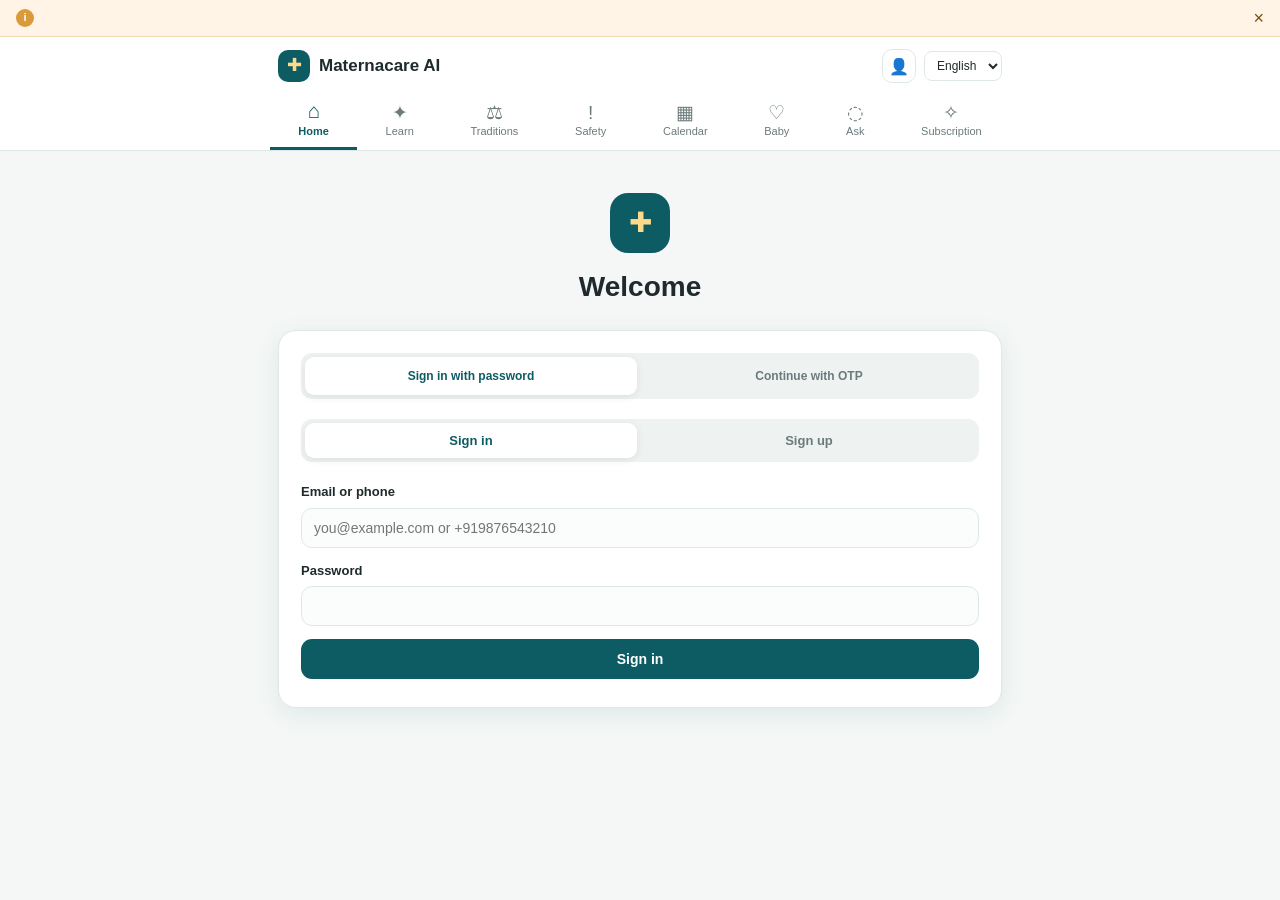
==== commit bda89204: "Add baby tracking UI (growth, feeding, immunization) + accessibility check - Backend: POST/GET /api/" ====
--- a/frontend/index.html
+++ b/frontend/index.html
@@ -25,6 +25,7 @@
     <button class="tab" data-tab="trad"><span>⚖</span><i data-i18n="nav_traditional">Traditions</i></button>
     <button class="tab" data-tab="safety"><span>!</span><i data-i18n="nav_safety">Safety</i></button>
     <button class="tab" data-tab="calendar"><span>▦</span><i data-i18n="nav_calendar">Calendar</i></button>
+    <button class="tab" data-tab="baby"><span>♡</span><i data-i18n="nav_baby">Baby</i></button>
     <button class="tab" data-tab="chat"><span>◌</span><i data-i18n="nav_chat">Ask</i></button>
     <button class="tab" data-tab="sub"><span>✧</span><i data-i18n="manage_sub">Subscription</i></button>
   </nav>
@@ -123,6 +124,53 @@
   <div class="card"><h2 data-i18n="quick_check"></h2><p class="muted" data-i18n="quick_check_desc"></p><form class="inline" id="safetyF"><input id="safetyIn" data-ph="symptom"/><button class="btn danger ripple" data-i18n="check_now"></button></form><div id="safetyOut"></div></div></section>
 <section id="calendar" class="page hidden"><div class="card"><h1 data-i18n="calendar_title"></h1><p class="muted" data-i18n="calendar_desc"></p>
   <div class="add"><input id="newTask" data-ph="task_name"/><input type="date" id="newDue"/><button class="btn primary ripple" id="addBtn" data-i18n="add"></button></div><div id="taskList" class="stagger"></div></div></section>
+
+<!-- BABY: growth / feeding / immunization -->
+<section id="baby" class="page hidden">
+  <div class="card">
+    <div class="ch"><h1 data-i18n="baby_title">My Baby</h1><button class="btn ghost" id="addBabyBtn" data-i18n="add_baby">+ Add baby</button></div>
+    <div id="babyList" class="stagger"></div>
+  </div>
+  <div id="babyDetail" class="hidden">
+    <div class="card">
+      <h2 data-i18n="growth">Growth monitoring</h2>
+      <p class="muted" data-i18n="growth_desc">Record weight, length and head circumference. Track over time.</p>
+      <div class="add">
+        <input type="date" id="gDate"/>
+        <input type="number" id="gWeight" data-ph="weight_g" step="1"/>
+        <input type="number" id="gLength" data-ph="length_cm" step="0.1"/>
+        <input type="number" id="gHead" data-ph="head_circ_cm" step="0.1"/>
+        <button class="btn primary ripple" id="addGrowth" data-i18n="add">Add</button>
+      </div>
+      <div id="growthList"></div>
+    </div>
+    <div class="card">
+      <h2 data-i18n="feeding">Feeding log</h2>
+      <p class="muted" data-i18n="feeding_desc">Log a feeding session. Supports breastfeeding and more.</p>
+      <div class="add">
+        <select id="fType"><option value="breast" data-i18n="feed_breast">Breast</option><option value="bottle" data-i18n="feed_bottle">Bottle</option><option value="mixed" data-i18n="feed_mixed">Mixed</option><option value="solids" data-i18n="feed_solids">Solids</option></select>
+        <input type="date" id="fDate"/>
+        <input id="fNote" data-ph="notes"/>
+        <button class="btn primary ripple" id="addFeeding" data-i18n="add">Add</button>
+      </div>
+      <div id="feedingList"></div>
+    </div>
+    <div class="card">
+      <h2 data-i18n="immunizations">Immunizations</h2>
+      <p class="muted" data-i18n="imm_desc">MoHFW-aligned schedule based on date of birth. Mark doses as given.</p>
+      <div id="immList"></div>
+    </div>
+  </div>
+</section>
+
+<div class="sheet" id="babySheet" style="display:none"><div class="sheet-backdrop" data-close-sheet="babySheet"></div><div class="sheet-box">
+  <div class="sheet-handle"></div><h3 data-i18n="add_baby">Add baby</h3>
+  <label class="f"><span data-i18n="baby_name">Baby's name</span><input id="bName"/></label>
+  <label class="f"><span data-i18n="dob">Date of birth</span><input type="date" id="bDob"/></label>
+  <label class="f"><span data-i18n="sex">Sex</span><select id="bSex"><option value="">—</option><option value="male" data-i18n="male">Male</option><option value="female" data-i18n="female">Female</option></select></label>
+  <label class="f"><span data-i18n="birth_weight">Birth weight (g)</span><input type="number" id="bWeight"/></label>
+  <button class="btn primary full ripple" id="saveBaby" data-i18n="add_baby">Add baby</button>
+</div></div>
 <section id="chat" class="page hidden"><div class="card chat-card"><h1 data-i18n="chat_title"></h1><p class="muted" data-i18n="chat_desc"></p>
   <div class="log" id="log"></div><form class="inline" id="chatF"><input id="chatIn" data-ph="chat_placeholder" autocomplete="off"/><button class="btn primary ripple" data-i18n="send"></button></form></div></section>
 <section id="sub" class="page hidden"><div class="card"><h1 data-i18n="manage_sub">Subscription</h1><div id="subStatus"></div>
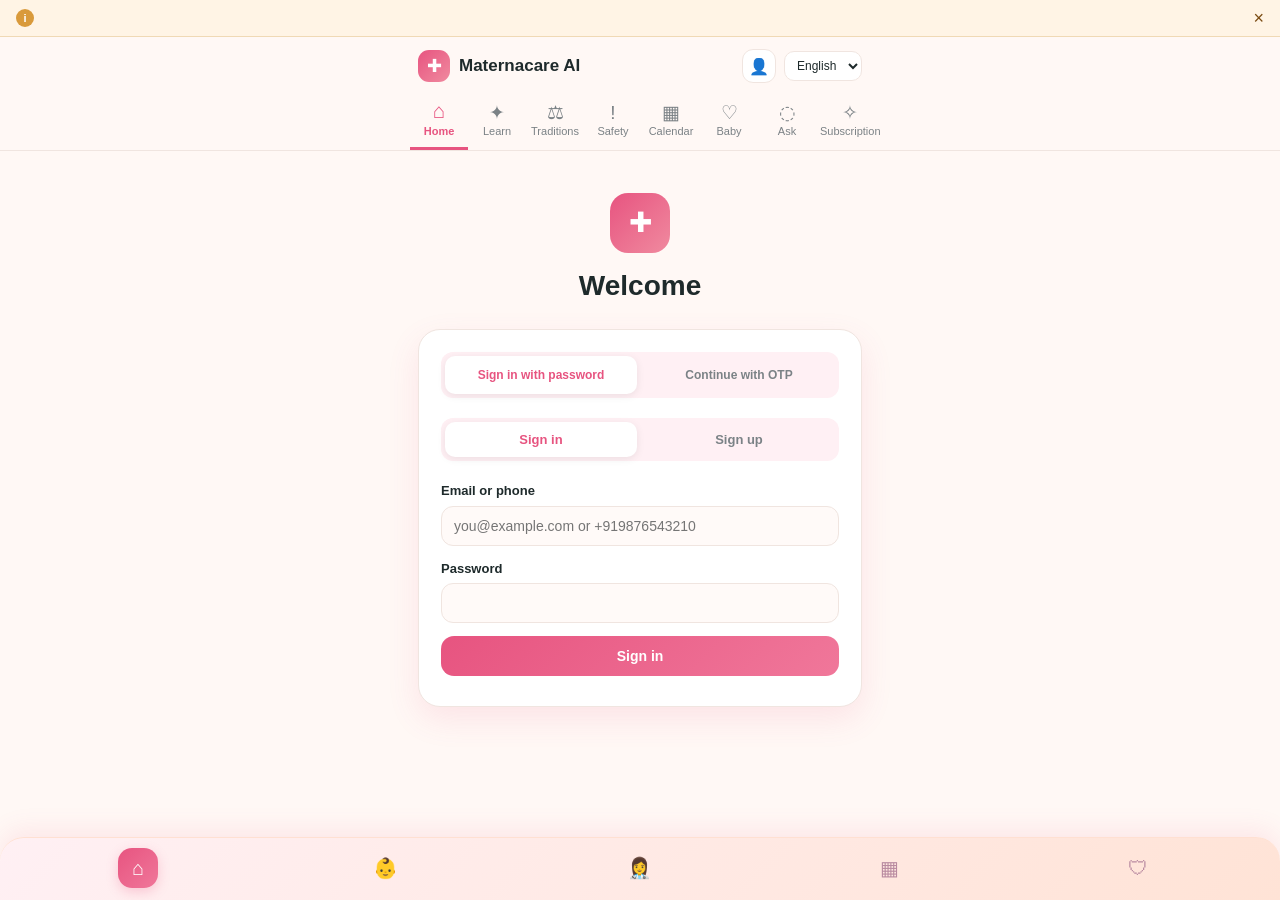
==== commit 6fc290d8: "Redesign UI to match reference: pink pregnancy/baby + blue chatbot - Home: pink gradient hero, daily" ====
--- a/frontend/index.html
+++ b/frontend/index.html
@@ -103,15 +103,19 @@
   </div>
 </section>
 
-<!-- HOME -->
+<!-- HOME — pink pregnancy dashboard (reference style) -->
 <section id="home" class="page hidden">
-  <div class="hero card">
-    <div class="hero-top"><div><p class="eyebrow" id="hStage"></p><h1 id="hWeek"></h1><p class="muted" id="hTri"></p></div>
-      <div class="ring" id="hRing"><span id="hPct">0%</span></div></div>
-    <div class="hero-meta"><div><small data-i18n="edd_label">EDD</small><strong id="hEdd"></strong></div><div><small data-i18n="next_visit">Next visit</small><strong id="hNext"></strong></div></div>
-  </div>
-  <button class="sub-chip" id="subChip" data-tab="sub"><span>✧</span><span id="subChipText"></span></button>
-  <button class="emer-btn ripple" data-tab="safety"><span>🚨</span><span data-i18n="open_emergency">Emergency help</span><span>→</span></button>
+  <div class="home-hero">
+    <div class="hh-top"><span class="hh-chip"><span class="dot"></span><span id="hChip">My Pregnancy</span></span><button class="hh-bell" data-tab="calendar" aria-label="Reminders">🔔</button></div>
+    <div class="hh-week"><div><b id="hWeek">Week 22</b><div class="hh-sub" id="hTri"></div></div><div class="hh-ring" id="hRing"><span id="hPct">0%</span></div></div>
+  </div>
+  <div class="daily-tracker">
+    <h3 data-i18n="daily_tracker">Daily Tracker</h3>
+    <p data-i18n="daily_tracker_desc">Log your Mood, Sleep, Water, Steps And See How You're Progressing</p>
+    <div class="big-ring" id="dRing"><span class="ring-label" id="dLabel">Day 85</span></div>
+    <div class="home-meta"><div><small data-i18n="edd_label">EDD</small><strong id="hEdd"></strong></div><div><small data-i18n="next_visit">Next visit</small><strong id="hNext"></strong></div></div>
+  </div>
+  <button class="pink-emer ripple" data-tab="safety"><span>🚨</span><span data-i18n="open_emergency">Emergency help</span><span>→</span></button>
   <div class="card"><h2 data-i18n="quick_check">Quick safety check</h2><p class="muted" data-i18n="quick_check_desc"></p>
     <form class="inline" id="quickF"><input id="quickIn" data-ph="symptom"/><button class="btn primary ripple" data-i18n="check_now">Check</button></form><div id="quickOut"></div></div>
   <div class="card"><div class="ch"><h2 data-i18n="education">For your stage</h2><button class="link" data-tab="learn" data-i18n="nav_learn">Learn</button></div><div id="homeEdu"></div></div>
@@ -125,35 +129,57 @@
 <section id="calendar" class="page hidden"><div class="card"><h1 data-i18n="calendar_title"></h1><p class="muted" data-i18n="calendar_desc"></p>
   <div class="add"><input id="newTask" data-ph="task_name"/><input type="date" id="newDue"/><button class="btn primary ripple" id="addBtn" data-i18n="add"></button></div><div id="taskList" class="stagger"></div></div></section>
 
-<!-- BABY: growth / feeding / immunization -->
+<!-- BABY GROWTH — reference style -->
 <section id="baby" class="page hidden">
+  <div class="baby-hero">
+    <p class="eyebrow" id="babyWeekLabel">Week 22</p>
+    <h1 data-i18n="baby_hero_title">Every Movement as Your Little Miracle</h1>
+    <div class="baby-art">👶</div>
+    <div class="baby-metric"><small data-i18n="height">Height</small><strong id="babyHeight">19 cm</strong></div>
+  </div>
   <div class="card">
     <div class="ch"><h1 data-i18n="baby_title">My Baby</h1><button class="btn ghost" id="addBabyBtn" data-i18n="add_baby">+ Add baby</button></div>
     <div id="babyList" class="stagger"></div>
   </div>
   <div id="babyDetail" class="hidden">
     <div class="card">
-      <h2 data-i18n="growth">Growth monitoring</h2>
-      <p class="muted" data-i18n="growth_desc">Record weight, length and head circumference. Track over time.</p>
-      <div class="add">
-        <input type="date" id="gDate"/>
-        <input type="number" id="gWeight" data-ph="weight_g" step="1"/>
-        <input type="number" id="gLength" data-ph="length_cm" step="0.1"/>
-        <input type="number" id="gHead" data-ph="head_circ_cm" step="0.1"/>
-        <button class="btn primary ripple" id="addGrowth" data-i18n="add">Add</button>
-      </div>
-      <div id="growthList"></div>
-    </div>
-    <div class="card">
-      <h2 data-i18n="feeding">Feeding log</h2>
-      <p class="muted" data-i18n="feeding_desc">Log a feeding session. Supports breastfeeding and more.</p>
-      <div class="add">
-        <select id="fType"><option value="breast" data-i18n="feed_breast">Breast</option><option value="bottle" data-i18n="feed_bottle">Bottle</option><option value="mixed" data-i18n="feed_mixed">Mixed</option><option value="solids" data-i18n="feed_solids">Solids</option></select>
-        <input type="date" id="fDate"/>
-        <input id="fNote" data-ph="notes"/>
-        <button class="btn primary ripple" id="addFeeding" data-i18n="add">Add</button>
-      </div>
-      <div id="feedingList"></div>
+      <div class="seg-tabs" id="babyTabs">
+        <button class="active" data-bt="symptoms" data-i18n="symptoms">Symptoms</button>
+        <button data-bt="growth" data-i18n="growth">Growth</button>
+        <button data-bt="activity" data-i18n="activity">Activity</button>
+      </div>
+      <div id="bt-symptoms">
+        <h2 data-i18n="recent_symptoms">Recent Symptoms</h2>
+        <div class="symptom-ring"><span id="symCount">3 logged</span></div>
+        <div id="symptomMini"></div>
+      </div>
+      <div id="bt-growth" class="hidden">
+        <h2 data-i18n="growth">Growth monitoring</h2>
+        <p class="muted" data-i18n="growth_desc">Record weight, length and head circumference. Track over time.</p>
+        <div class="add">
+          <input type="date" id="gDate"/>
+          <input type="number" id="gWeight" data-ph="weight_g" step="1"/>
+          <input type="number" id="gLength" data-ph="length_cm" step="0.1"/>
+          <input type="number" id="gHead" data-ph="head_circ_cm" step="0.1"/>
+          <button class="btn primary ripple" id="addGrowth" data-i18n="add">Add</button>
+        </div>
+        <div id="growthList"></div>
+      </div>
+      <div id="bt-activity" class="hidden">
+        <div class="mini-cards">
+          <div class="mini-card" data-tab="chat"><span class="ic">💊</span><b data-i18n="prenatal_vitamins">Prenatal Vitamins</b><small>8:00 AM</small></div>
+          <div class="mini-card" data-tab="chat"><span class="ic">📈</span><b data-i18n="kick_count">Kick Count Session</b><small>8:30 PM</small></div>
+        </div>
+        <h2 style="margin-top:16px" data-i18n="feeding">Feeding log</h2>
+        <p class="muted" data-i18n="feeding_desc">Log a feeding session. Supports breastfeeding and more.</p>
+        <div class="add">
+          <select id="fType"><option value="breast" data-i18n="feed_breast">Breast</option><option value="bottle" data-i18n="feed_bottle">Bottle</option><option value="mixed" data-i18n="feed_mixed">Mixed</option><option value="solids" data-i18n="feed_solids">Solids</option></select>
+          <input type="date" id="fDate"/>
+          <input id="fNote" data-ph="notes"/>
+          <button class="btn primary ripple" id="addFeeding" data-i18n="add">Add</button>
+        </div>
+        <div id="feedingList"></div>
+      </div>
     </div>
     <div class="card">
       <h2 data-i18n="immunizations">Immunizations</h2>
@@ -171,13 +197,26 @@
   <label class="f"><span data-i18n="birth_weight">Birth weight (g)</span><input type="number" id="bWeight"/></label>
   <button class="btn primary full ripple" id="saveBaby" data-i18n="add_baby">Add baby</button>
 </div></div>
-<section id="chat" class="page hidden"><div class="card chat-card"><h1 data-i18n="chat_title"></h1><p class="muted" data-i18n="chat_desc"></p>
-  <div class="log" id="log"></div><form class="inline" id="chatF"><input id="chatIn" data-ph="chat_placeholder" autocomplete="off"/><button class="btn primary ripple" data-i18n="send"></button></form></div></section>
+<section id="chat" class="page hidden"><div class="card chat-card">
+  <div class="chat-head"><button class="chat-back" data-tab="home" aria-label="Back">←</button><span class="doctor-avatar">👩‍⚕️</span><div><h1 data-i18n="chat_title"></h1><p class="muted" data-i18n="chat_desc"></p></div></div>
+  <div class="chat-quick"><button data-quick="symptom">🩺 Symptoms</button><button data-quick="food">🥗 Diet</button><button data-quick="vaccine">💉 Vaccines</button><button data-quick="tradition">🌿 Traditions</button></div>
+  <div class="log" id="log"></div>
+  <form class="chat-input-row" id="chatF"><input id="chatIn" data-ph="chat_placeholder" autocomplete="off"/><button class="chat-send" type="submit" aria-label="Send">➤</button></form>
+</div></section>
 <section id="sub" class="page hidden"><div class="card"><h1 data-i18n="manage_sub">Subscription</h1><div id="subStatus"></div>
   <h2 data-i18n="choose_plan">Choose a plan</h2><div class="plans" id="subPlans"></div><p class="hint" data-i18n="payment_note"></p>
   <button class="btn ghost full ripple" id="signOutBtn" data-i18n="sign_out">Sign out</button></div></section>
 </main>
 
+<!-- Bottom pill navigation (reference style) -->
+<nav class="bottom-nav" id="bottomNav">
+  <button data-tab="home" class="active" aria-label="Home">⌂</button>
+  <button data-tab="baby" aria-label="Baby">👶</button>
+  <button data-tab="chat" aria-label="Ask">👩‍⚕️</button>
+  <button data-tab="calendar" aria-label="Calendar">▦</button>
+  <button data-tab="safety" aria-label="Safety">🛡</button>
+</nav>
+
 <footer class="footer"><p id="foot"></p></footer>
 <div class="toast" id="toast"></div>
 
--- a/frontend/style.css
+++ b/frontend/style.css
@@ -1,66 +1,147 @@
-:root{--teal:#0d5c63;--dark:#093f45;--tl:#e6f2f2;--rose:#b0454f;--rl:#fbe9ea;--green:#2e7d52;--ink:#1e2a2b;--mut:#6b7a7b;--line:#dfe8e7;--bg:#f4f7f6;--r:18px;--sh:0 6px 24px rgba(13,92,99,.09)}
+/* Maternacare AI — soft maternal design system.
+   Pink/peach gradient for Home/Baby; blue clinical for Chat. */
+:root{
+  --pink:#e75480;--pink-d:#c93b68;--peach:#ffd9c9;--peach2:#ffe9df;--lilac:#c9a7f5;
+  --mint:#4ec99a;--blue:#2563eb;--blue-d:#1e4fd7;--blue-l:#e8f1ff;
+  --ink:#1e2a2b;--mut:#7b8286;--line:#f0e5e0;--bg:#fff8f5;--white:#fff;
+  --r:22px;--sh:0 12px 32px rgba(231,84,128,.12)
+}
 *{box-sizing:border-box;margin:0;padding:0}html{scroll-behavior:smooth}
-body{font-family:-apple-system,BlinkMacSystemFont,'Segoe UI',Roboto,Arial,sans-serif;background:var(--bg);color:var(--ink);line-height:1.55;-webkit-font-smoothing:antialiased;padding-bottom:calc(76px + env(safe-area-inset-bottom));overflow-x:hidden}
-.hidden{display:none!important}.education-label{background:#fff4e5;color:#7a4b12;border:1px solid #f0d9b5;border-radius:8px;padding:8px 12px;font-size:11px;font-weight:700;margin:8px 0 12px}.plan[role=button]:focus-visible,.trad-h[role=button]:focus-visible{outline:2px solid var(--teal);outline-offset:2px}
-.muted{color:var(--mut);font-size:14px}.eyebrow{color:#a9d8d8;font-size:12px;font-weight:700;letter-spacing:.1em;text-transform:uppercase}.hint{color:var(--mut);font-size:12px;margin:-6px 0 12px}.link{color:var(--teal);font-size:13px;font-weight:700;background:none;border:none;cursor:pointer}.link:hover{text-decoration:underline}
+body{font-family:-apple-system,BlinkMacSystemFont,'Segoe UI',Roboto,Arial,sans-serif;background:var(--bg);color:var(--ink);line-height:1.5;-webkit-font-smoothing:antialiased;padding-bottom:calc(84px + env(safe-area-inset-bottom));overflow-x:hidden}
 button,select,input,textarea{font-family:inherit;color:inherit;-webkit-tap-highlight-color:transparent}
+.hidden{display:none!important}
+.muted{color:var(--mut);font-size:13px}.eyebrow{color:#a8708a;font-size:11px;font-weight:800;letter-spacing:.12em;text-transform:uppercase}
+.hint{color:var(--mut);font-size:12px;margin:-4px 0 12px}.link{color:var(--pink);font-size:13px;font-weight:800;background:none;border:none;cursor:pointer}
+.education-label{background:#fff4e5;color:#7a4b12;border:1px solid #f0d9b5;border-radius:10px;padding:8px 12px;font-size:11px;font-weight:700;margin:8px 0 12px}
 
-/* Splash */
-.splash{position:fixed;inset:0;z-index:200;background:linear-gradient(135deg,var(--teal),var(--dark));display:flex;flex-direction:column;align-items:center;justify-content:center;gap:16px;transition:opacity .5s,visibility .5s;animation:autoSplashOut .5s 2s forwards}@keyframes autoSplashOut{to{opacity:0;visibility:hidden}}
-.splash.out{opacity:0;visibility:hidden}.splash-mark{width:72px;height:72px;border-radius:22px;background:#fff2;color:#ffd98a;display:grid;place-items:center;font-size:36px;animation:pop .6s cubic-bezier(.2,1.4,.4,1)}.splash-name{color:#fff;font-size:22px;font-weight:800;letter-spacing:.02em;animation:fadeUp .6s .1s both}.splash-bar{width:140px;height:4px;background:#fff3;border-radius:4px;overflow:hidden}.splash-bar i{display:block;height:100%;width:40%;background:#ffd98a;border-radius:4px;animation:slide 1.1s ease-in-out infinite}
-@keyframes pop{from{transform:scale(.4);opacity:0}to{transform:scale(1);opacity:1}}@keyframes fadeUp{from{opacity:0;transform:translateY(12px)}to{opacity:1;transform:none}}@keyframes slide{0%{transform:translateX(-100%)}100%{transform:translateX(350%)}}
+/* Accessibility: visible keyboard focus */
+button:focus-visible,a:focus-visible,select:focus-visible,[role=button]:focus-visible,.task[style*="cursor"]:focus-visible{outline:3px solid var(--pink);outline-offset:3px;border-radius:6px}
 
 /* Disclaimer */
-.disclaimer{display:flex;align-items:flex-start;gap:10px;background:#fff4e5;color:#7a4b12;padding:9px 16px;font-size:12px;border-bottom:1px solid #f0d9b5;transition:max-height .4s,padding .4s,opacity .3s;max-height:120px;overflow:hidden}.disclaimer.hide{max-height:0;padding:0;opacity:0}.di{flex:0 0 18px;height:18px;border-radius:50%;background:#d99a3b;color:#fff;display:grid;place-items:center;font-weight:700;font-size:11px}.disclaimer p{flex:1}.disclaimer button{font-size:18px;background:none;border:none;color:#7a4b12;cursor:pointer;line-height:1}
+.disclaimer{display:flex;align-items:flex-start;gap:10px;background:#fff4e5;color:#7a4b12;padding:9px 16px;font-size:12px;border-bottom:1px solid #f0d9b5;max-height:120px;overflow:hidden;transition:max-height .4s,padding .4s,opacity .3s}.disclaimer.hide{max-height:0;padding:0;opacity:0}.di{flex:0 0 18px;height:18px;border-radius:50%;background:#d99a3b;color:#fff;display:grid;place-items:center;font-weight:700;font-size:11px}.disclaimer p{flex:1}.disclaimer button{font-size:18px;background:none;border:none;color:#7a4b12;cursor:pointer;line-height:1}
 
 /* Header */
-.header{position:sticky;top:0;z-index:50;background:rgba(255,255,255,.94);backdrop-filter:blur(14px);border-bottom:1px solid var(--line);transition:box-shadow .3s}.header.scrolled{box-shadow:0 6px 20px rgba(0,0,0,.06)}.hdr{max-width:760px;margin:0 auto;padding:12px 18px;display:flex;align-items:center;justify-content:space-between}.brand{display:flex;align-items:center;gap:9px;text-decoration:none;color:var(--ink);font-size:17px}.bi{width:32px;height:32px;border-radius:10px;background:var(--teal);color:#ffd98a;display:grid;place-items:center;font-size:18px;transition:transform .3s}.brand:active .bi{transform:rotate(90deg)}.hdr-r{display:flex;gap:8px;align-items:center}.lang{border:1px solid var(--line);border-radius:8px;padding:6px 8px;font-size:12px;background:#fff;cursor:pointer}.ib{width:34px;height:34px;border:1px solid var(--line);border-radius:10px;background:#fff;cursor:pointer;font-size:16px;transition:transform .2s,background .2s}.ib:active{transform:scale(.9);background:var(--tl)}
-.tabs{max-width:760px;margin:0 auto;display:flex;overflow-x:auto;scrollbar-width:none;padding:0 10px}.tabs::-webkit-scrollbar{display:none}.tab{flex:1 0 auto;min-width:64px;display:flex;flex-direction:column;align-items:center;gap:3px;padding:8px 4px 10px;border:none;background:none;color:var(--mut);font-size:11px;cursor:pointer;border-bottom:3px solid transparent;transition:color .25s,border-color .25s,transform .2s}.tab span{font-size:19px;line-height:1;transition:transform .25s}.tab i{font-style:normal}.tab.active{color:var(--teal);font-weight:700;border-bottom-color:var(--teal)}.tab.active span{transform:translateY(-2px) scale(1.1)}.tab:active{transform:scale(.94)}
+.header{position:sticky;top:0;z-index:50;background:rgba(255,248,245,.92);backdrop-filter:blur(14px);border-bottom:1px solid var(--line);transition:box-shadow .3s}.header.scrolled{box-shadow:0 6px 20px rgba(0,0,0,.06)}
+.hdr{max-width:480px;margin:0 auto;padding:12px 18px;display:flex;align-items:center;justify-content:space-between}
+.brand{display:flex;align-items:center;gap:9px;text-decoration:none;color:var(--ink);font-size:17px}
+.bi{width:32px;height:32px;border-radius:11px;background:linear-gradient(135deg,var(--pink),#f08a9f);color:#fff;display:grid;place-items:center;font-size:18px;transition:transform .3s}.brand:active .bi{transform:rotate(90deg)}
+.hdr-r{display:flex;gap:8px;align-items:center}.lang{border:1px solid var(--line);border-radius:10px;padding:6px 8px;font-size:12px;background:#fff;cursor:pointer}
+.ib{width:34px;height:34px;border:1px solid var(--line);border-radius:11px;background:#fff;cursor:pointer;font-size:16px;transition:transform .2s,background .2s}.ib:active{transform:scale(.9);background:var(--peach2)}
+.tabs{max-width:480px;margin:0 auto;display:flex;overflow-x:auto;scrollbar-width:none;padding:0 10px}.tabs::-webkit-scrollbar{display:none}
+.tab{flex:1 0 auto;min-width:58px;display:flex;flex-direction:column;align-items:center;gap:3px;padding:8px 4px 10px;border:none;background:none;color:var(--mut);font-size:11px;cursor:pointer;border-bottom:3px solid transparent;transition:color .25s,border-color .25s,transform .2s}
+.tab span{font-size:19px;line-height:1;transition:transform .25s}.tab i{font-style:normal}.tab.active{color:var(--pink);font-weight:800;border-bottom-color:var(--pink)}.tab.active span{transform:translateY(-2px) scale(1.1)}.tab:active{transform:scale(.94)}
 
-/* Layout + page transitions */
-.main{max-width:760px;margin:0 auto;padding:18px}.page{display:flex;flex-direction:column;gap:16px;animation:pageIn .35s cubic-bezier(.2,.8,.2,1)}@keyframes pageIn{from{opacity:0;transform:translateY(14px)}to{opacity:1;transform:none}}
-.card{background:#fff;border-radius:var(--r);padding:22px;box-shadow:var(--sh);border:1px solid var(--line);animation:cardIn .4s both}@keyframes cardIn{from{opacity:0;transform:translateY(10px)}to{opacity:1;transform:none}}.card h1{font-size:24px;margin-bottom:6px}.card h2{font-size:18px;margin-bottom:6px}.ch{display:flex;align-items:center;justify-content:space-between;margin-bottom:12px}.ch h2{margin:0}
+/* Layout + transitions */
+.main{max-width:480px;margin:0 auto;padding:18px}
+.page{display:flex;flex-direction:column;gap:16px;animation:pageIn .35s cubic-bezier(.2,.8,.2,1)}
+@keyframes pageIn{from{opacity:0;transform:translateY(14px)}to{opacity:1;transform:none}}
+.card{background:#fff;border-radius:var(--r);padding:22px;box-shadow:var(--sh);border:1px solid var(--line);animation:cardIn .4s both}
+@keyframes cardIn{from{opacity:0;transform:translateY(10px)}to{opacity:1;transform:none}}
+.card h1{font-size:24px;margin-bottom:6px}.card h2{font-size:17px;margin-bottom:6px}.ch{display:flex;align-items:center;justify-content:space-between;margin-bottom:12px}.ch h2{margin:0}
 .stagger>*{animation:staggerIn .4s both}@keyframes staggerIn{from{opacity:0;transform:translateX(-12px)}to{opacity:1;transform:none}}
 
 /* Forms */
-.f{display:flex;flex-direction:column;gap:5px;margin-bottom:13px;font-size:13px;font-weight:600}.f input,.f select,.search,.inline input,.add input,textarea{width:100%;padding:11px 12px;border:1px solid var(--line);border-radius:11px;font-size:14px;background:#fbfdfc;outline:none;transition:border-color .2s,box-shadow .2s,background .2s}.f input:focus,.f select:focus,.search:focus,.inline input:focus,.add input:focus,textarea:focus{border-color:var(--teal);background:#fff;box-shadow:0 0 0 3px rgba(13,92,99,.1)}.f.chk{flex-direction:row;align-items:flex-start;gap:9px;font-weight:500}.f.chk input{width:17px;height:17px;flex:0 0 17px;margin-top:2px;accent-color:var(--teal)}.f.consent{background:var(--tl);padding:12px;border-radius:11px}
-.btn{padding:12px 18px;border-radius:11px;font-size:14px;font-weight:700;border:none;cursor:pointer;position:relative;overflow:hidden;transition:transform .15s,box-shadow .2s,filter .2s}.btn:hover{filter:brightness(1.05);box-shadow:0 6px 18px rgba(13,92,99,.18)}.btn:active{transform:scale(.96)}.primary{background:var(--teal);color:#fff}.primary:hover{background:var(--dark)}.full{width:100%}.danger{background:var(--rose);color:#fff}.ghost{background:#eef2f1;color:var(--ink)}
+.f{display:flex;flex-direction:column;gap:5px;margin-bottom:13px;font-size:13px;font-weight:600}
+.f input,.f select,.search,.inline input,.add input,.add select,textarea{width:100%;padding:11px 12px;border:1px solid var(--line);border-radius:12px;font-size:14px;background:#fffaf8;outline:none;transition:border-color .2s,box-shadow .2s,background .2s}
+.f input:focus,.f select:focus,.search:focus,.inline input:focus,.add input:focus,textarea:focus{border-color:var(--pink);background:#fff;box-shadow:0 0 0 3px rgba(231,84,128,.1)}
+.f.chk{flex-direction:row;align-items:flex-start;gap:9px;font-weight:500}.f.chk input{width:17px;height:17px;flex:0 0 17px;margin-top:2px;accent-color:var(--pink)}.f.consent{background:#fff0f4;padding:12px;border-radius:12px}
+.btn{padding:12px 18px;border-radius:13px;font-size:14px;font-weight:800;border:none;cursor:pointer;position:relative;overflow:hidden;transition:transform .15s,box-shadow .2s,filter .2s}.btn:hover{filter:brightness(1.04);box-shadow:0 6px 18px rgba(231,84,128,.2)}.btn:active{transform:scale(.96)}
+.primary{background:linear-gradient(135deg,var(--pink),#f0779a);color:#fff}.danger{background:var(--pink-d);color:#fff}.ghost{background:#fff0f4;color:var(--pink-d)}.blue{background:var(--blue);color:#fff}.full{width:100%}
 .ripple:after{content:'';position:absolute;inset:0;background:radial-gradient(circle at var(--rx,50%) var(--ry,50%),rgba(255,255,255,.5),transparent 60%);opacity:0;transition:opacity .4s}.ripple:active:after{opacity:1;transition:opacity 0s}
-.inline{display:flex;gap:8px;margin-top:14px}.inline input{flex:1}.search{margin:14px 0}.add{display:flex;gap:8px;margin:16px 0}.add input{flex:1;min-width:0}.add input[type=date]{flex:0 0 150px}
+.inline{display:flex;gap:8px;margin-top:14px}.inline input{flex:1}.search{margin:14px 0}.add{display:flex;gap:8px;margin:16px 0;flex-wrap:wrap}.add input,.add select{flex:1;min-width:120px}.add input[type=date]{flex:1 1 140px}
 
-/* Auth */
-.auth-hero{text-align:center;padding:24px 0 6px;animation:pop .5s cubic-bezier(.2,1.3,.4,1)}.auth-hero-mark{width:60px;height:60px;border-radius:18px;background:var(--teal);color:#ffd98a;display:grid;place-items:center;font-size:28px;margin:0 auto 12px}.auth-hero h1{font-size:28px}.auth-card .seg{margin-bottom:20px}.seg{display:flex;gap:6px;background:#eef2f1;border-radius:11px;padding:4px}.seg-b{flex:1;padding:10px;border:none;background:none;border-radius:9px;font-size:13px;font-weight:700;color:var(--mut);cursor:pointer;transition:all .25s}.seg-b.active{background:#fff;color:var(--teal);box-shadow:0 2px 8px rgba(0,0,0,.08)}
-.auth-tabs{display:flex;gap:6px;background:#eef2f1;border-radius:11px;padding:4px;margin-bottom:20px}.atb{flex:1;padding:12px 8px;border:none;background:none;border-radius:9px;font-size:12px;font-weight:700;color:var(--mut);cursor:pointer;transition:all .25s}.atb.active{background:#fff;color:var(--teal);box-shadow:0 2px 8px rgba(0,0,0,.08)}
+/* ===== AUTH (soft gradient) ===== */
+.auth-hero{text-align:center;padding:24px 0 6px;animation:pop .5s cubic-bezier(.2,1.3,.4,1)}
+.auth-hero-mark{width:60px;height:60px;border-radius:18px;background:linear-gradient(135deg,var(--pink),#f08a9f);color:#fff;display:grid;place-items:center;font-size:28px;margin:0 auto 12px}
+.auth-hero h1{font-size:28px}.auth-card .seg{margin-bottom:20px}
+.seg{display:flex;gap:6px;background:#fff0f4;border-radius:12px;padding:4px}.seg-b{flex:1;padding:10px;border:none;background:none;border-radius:10px;font-size:13px;font-weight:800;color:var(--mut);cursor:pointer;transition:all .25s}.seg-b.active{background:#fff;color:var(--pink);box-shadow:0 2px 8px rgba(0,0,0,.08)}
+.auth-tabs{display:flex;gap:6px;background:#fff0f4;border-radius:12px;padding:4px;margin-bottom:20px}.atb{flex:1;padding:12px 8px;border:none;background:none;border-radius:10px;font-size:12px;font-weight:800;color:var(--mut);cursor:pointer;transition:all .25s}.atb.active{background:#fff;color:var(--pink);box-shadow:0 2px 8px rgba(0,0,0,.08)}
 .auth-mode{animation:fadeUp .3s both}.auth-mode.hidden{display:none}
-.otp-inputs{display:flex;gap:8px;justify-content:center;margin:14px 0}.otp-input{width:44px;height:52px;border-radius:11px;border:2px solid var(--line);text-align:center;font-size:22px;font-weight:800;color:var(--ink);background:#fbfdfc;outline:none;transition:border-color .2s,box-shadow .2s}.otp-input:focus{border-color:var(--teal);box-shadow:0 0 0 3px rgba(13,92,99,.1);background:#fff}.otp-input.filled{border-color:var(--teal)}.otp-input.error{border-color:var(--rose);animation:shake .4s}@keyframes shake{0%,100%{transform:translateX(0)}25%{transform:translateX(-6px)}75%{transform:translateX(6px)}}
-.otp-actions{display:flex;gap:10px;margin-top:6px}.otp-actions .btn{flex:1}
-.otp-resend-link{color:var(--teal);cursor:pointer;font-weight:700;text-decoration:none}
+.otp-inputs{display:flex;gap:8px;justify-content:center;margin:14px 0}
+.otp-input{width:44px;height:52px;border-radius:12px;border:2px solid var(--line);text-align:center;font-size:22px;font-weight:800;color:var(--ink);background:#fffaf8;outline:none;transition:border-color .2s,box-shadow .2s}.otp-input:focus{border-color:var(--pink);box-shadow:0 0 0 3px rgba(231,84,128,.1);background:#fff}.otp-input.filled{border-color:var(--pink)}.otp-input.error{border-color:var(--pink-d);animation:shake .4s}
+@keyframes shake{0%,100%{transform:translateX(0)}25%{transform:translateX(-6px)}75%{transform:translateX(6px)}}
+.otp-actions{display:flex;gap:10px;margin-top:6px}.otp-actions .btn{flex:1}.otp-resend-link{color:var(--pink);cursor:pointer;font-weight:800}
 
-/* Hero */
-.hero{background:linear-gradient(135deg,var(--teal),var(--dark));color:#fff;border:none;overflow:hidden;position:relative}.hero:after{content:'';position:absolute;width:200px;height:200px;border-radius:50%;background:rgba(255,217,138,.08);top:-80px;right:-60px;animation:float 6s ease-in-out infinite}@keyframes float{50%{transform:translateY(14px)}}.hero-top{display:flex;justify-content:space-between;align-items:flex-start;position:relative;z-index:1}.hero h1{font-size:46px;line-height:1;margin:6px 0 4px}.hero .muted{color:#bcd8d8}.ring{width:76px;height:76px;border-radius:50%;display:grid;place-items:center;font-size:16px;font-weight:800;background:conic-gradient(#ffd98a 0%,rgba(255,255,255,.22) 0);transition:background 1s ease}.ring>span{width:58px;height:58px;border-radius:50%;background:var(--dark);display:grid;place-items:center}.hero-meta{display:grid;grid-template-columns:1fr 1fr;gap:12px;margin-top:20px;padding-top:16px;border-top:1px solid #ffffff30;position:relative;z-index:1}.hero-meta div{display:flex;flex-direction:column;gap:2px}.hero-meta small{color:#a9d8d8;font-size:11px}.hero-meta strong{font-size:15px}
+/* ===== HOME — pink pregnancy dashboard (reference style) ===== */
+.home-hero{background:linear-gradient(135deg,#fff0f4,#ffe3d6);border:1px solid #ffe0d2;border-radius:26px;padding:22px;position:relative;overflow:hidden;box-shadow:var(--sh);animation:cardIn .4s both}
+.home-hero:after{content:'';position:absolute;width:180px;height:180px;border-radius:50%;background:radial-gradient(circle,rgba(231,84,128,.12),transparent 70%);top:-60px;right:-50px;animation:float 7s ease-in-out infinite}
+@keyframes float{50%{transform:translateY(14px)}}
+.hh-top{display:flex;align-items:center;justify-content:space-between;gap:10px;position:relative;z-index:1}
+.hh-chip{display:inline-flex;align-items:center;gap:7px;background:#fff;border-radius:30px;padding:7px 12px;font-size:13px;font-weight:800;color:var(--ink);box-shadow:0 4px 14px rgba(0,0,0,.05)}
+.hh-chip .dot{width:26px;height:26px;border-radius:50%;background:linear-gradient(135deg,#f6c6a8,#e7a8c4)}
+.hh-bell{width:36px;height:36px;border-radius:50%;border:none;background:#fff;cursor:pointer;font-size:16px;box-shadow:0 4px 14px rgba(0,0,0,.05)}
+.hh-week{display:flex;align-items:center;justify-content:space-between;margin:18px 0 4px;position:relative;z-index:1}
+.hh-week b{font-size:15px}.hh-ring{width:64px;height:64px;border-radius:50%;display:grid;place-items:center;font-size:12px;font-weight:800;background:conic-gradient(var(--pink) 0%,#f6e0e6 0);flex:0 0 64px;transition:background 1s ease}
+.hh-ring span{width:50px;height:50px;border-radius:50%;background:linear-gradient(135deg,#fff0f4,#ffe3d6);display:grid;place-items:center;color:var(--pink-d)}
+.hh-sub{font-size:12px;color:#a8708a;position:relative;z-index:1}
+.daily-tracker{background:linear-gradient(135deg,#fff6f2,#ffe9df);border:1px solid #ffe0d2;border-radius:24px;padding:20px;text-align:center;position:relative;overflow:hidden}
+.daily-tracker h3{font-size:15px}.daily-tracker>p{font-size:11px;color:#a8708a;margin:4px 0 12px}
+.big-ring{width:170px;height:170px;border-radius:50%;margin:0 auto;display:grid;place-items:center;background:conic-gradient(var(--pink) 0deg,var(--lilac) 120deg,var(--mint) 220deg,var(--lilac) 300deg,#f6e0e6 300deg);position:relative}
+.big-ring:after{content:'';position:absolute;width:132px;height:132px;border-radius:50%;background:linear-gradient(135deg,#fff6f2,#ffe9df)}
+.big-ring .ring-label{position:relative;z-index:1;font-size:12px;font-weight:800;color:var(--pink-d)}
+.home-meta{display:grid;grid-template-columns:1fr 1fr;gap:12px;margin-top:16px}.home-meta>div{background:#fff;border:1px solid var(--line);border-radius:16px;padding:12px 14px}.home-meta small{display:block;font-size:11px;color:var(--mut)}.home-meta strong{font-size:14px}
+.pink-emer{display:flex;align-items:center;gap:12px;width:100%;padding:14px 18px;border-radius:18px;background:linear-gradient(135deg,var(--pink),#f0779a);color:#fff;font-weight:800;border:none;cursor:pointer;box-shadow:0 6px 18px rgba(231,84,128,.25)}
+.pink-emer span:last-child{margin-left:auto}
 
-/* Chips */
-.sub-chip{display:flex;align-items:center;justify-content:center;gap:8px;width:100%;padding:12px;border-radius:var(--r);background:var(--tl);color:var(--teal);border:1px solid var(--line);font-size:13px;font-weight:700;cursor:pointer;transition:transform .15s}.sub-chip:active{transform:scale(.98)}.sub-chip .on{color:var(--green)}
-.emer-btn{display:flex;align-items:center;gap:12px;width:100%;padding:16px 20px;border-radius:var(--r);background:var(--rose);color:#fff;font-size:16px;font-weight:700;border:none;cursor:pointer;box-shadow:0 5px 18px rgba(176,69,79,.3)}.emer-btn span:first-child{animation:pulse 2s infinite}@keyframes pulse{50%{transform:scale(1.2)}}.emer-btn span:last-child{margin-left:auto}
+/* ===== BABY GROWTH — reference style ===== */
+.baby-hero{background:linear-gradient(160deg,#fff1f3,#ffded2);border:1px solid #ffe0d2;border-radius:26px;padding:22px;position:relative;overflow:hidden;min-height:230px;box-shadow:var(--sh)}
+.baby-hero .eyebrow{color:var(--pink)}
+.baby-hero h1{font-size:30px;line-height:1.12;margin:8px 0 14px;max-width:260px;color:var(--ink)}
+.baby-hero img,.baby-hero .baby-art{position:absolute;bottom:-10px;right:0;width:170px;height:170px;border-radius:50%;background:radial-gradient(circle at 50% 40%,rgba(231,84,128,.3),rgba(231,84,128,.08) 60%,transparent 70%);display:grid;place-items:center;font-size:90px;filter:saturate(.8)}
+.baby-metric{position:absolute;bottom:18px;left:20px;background:rgba(255,255,255,.75);backdrop-filter:blur(8px);border-radius:14px;padding:8px 14px;box-shadow:0 4px 14px rgba(0,0,0,.05)}
+.baby-metric small{display:block;font-size:11px;color:var(--mut)}.baby-metric strong{font-size:16px}
+.seg-tabs{display:flex;gap:8px;background:#fff0f4;border-radius:12px;padding:5px;margin:6px 0 14px}.seg-tabs button{flex:1;padding:9px;border:none;border-radius:9px;background:none;font-size:12px;font-weight:800;color:var(--mut);cursor:pointer}.seg-tabs button.active{background:#fff;color:var(--pink);box-shadow:0 2px 8px rgba(0,0,0,.08)}
+.symptom-ring{width:120px;height:120px;border-radius:50%;display:grid;place-items:center;background:conic-gradient(var(--pink) 0deg,var(--lilac) 90deg,var(--mint) 180deg,#f6e0e6 180deg);margin:0 auto 12px}.symptom-ring span{width:92px;height:92px;border-radius:50%;background:#fff;display:grid;place-items:center;font-size:12px;font-weight:800;color:var(--pink-d)}
+.symptom-row{display:flex;align-items:center;gap:10px;padding:9px 0;border-bottom:1px solid var(--line)}.symptom-row:last-child{border-bottom:none}.symptom-row .bar{width:5px;height:34px;border-radius:4px;flex:0 0 5px}.symptom-row b{font-size:13px}.symptom-row small{color:var(--mut);font-size:11px;display:block}
+.mini-cards{display:grid;grid-template-columns:1fr 1fr;gap:12px;margin-top:14px}.mini-card{background:#fff0f4;border:1px solid #ffe0d2;border-radius:16px;padding:14px;cursor:pointer;transition:transform .2s}.mini-card:active{transform:scale(.96)}.mini-card .ic{font-size:20px}.mini-card b{display:block;font-size:12px;margin:6px 0 2px}.mini-card small{color:var(--mut);font-size:11px}
 
-/* Education/trad/tasks */
-.edu-item{padding:14px 0;border-bottom:1px solid var(--line);transition:background .2s}.edu-item:last-child{border-bottom:none}.edu-item h3{font-size:15px;margin-bottom:5px;color:var(--dark)}.edu-item p{font-size:14px;color:#40504f}.edu-item .src{font-size:11px;color:var(--mut);margin-top:7px;font-style:italic}
-.trad{border:1px solid var(--line);border-radius:14px;margin-bottom:14px;overflow:hidden;transition:box-shadow .25s,transform .25s}.trad:hover{box-shadow:0 8px 22px rgba(0,0,0,.07)}.trad-h{padding:14px 16px;background:var(--tl);cursor:pointer;display:flex;justify-content:space-between;align-items:center;gap:10px}.trad-h h3{font-size:15px;color:var(--dark)}.badge{font-size:10px;font-weight:800;padding:4px 9px;border-radius:20px;white-space:nowrap}.badge.safe{background:#d9efe2;color:#245c3b}.badge.insufficient,.badge.unknown{background:#e8ecec;color:#4a5a5a}.badge.harmful,.badge.contraindicated{background:#f8dadd;color:#8a2b34}.trad-b{padding:16px;display:none;animation:fadeUp .3s}.trad-b.open{display:block}.trow{margin-bottom:12px}.trow b{display:block;font-size:12px;color:var(--teal);margin-bottom:3px;text-transform:uppercase;letter-spacing:.04em}.trow p{font-size:14px;color:#40504f}.trow.doc{background:#fff4e5;padding:11px;border-radius:9px}
-.task{display:flex;align-items:flex-start;gap:12px;padding:13px 0;border-bottom:1px solid var(--line);transition:opacity .3s}.task:last-child{border-bottom:none}.tk{width:22px;height:22px;flex:0 0 22px;border:2px solid var(--teal);border-radius:7px;background:none;cursor:pointer;font-size:13px;color:#fff;display:grid;place-items:center;transition:all .25s}.tk.done{background:var(--teal);transform:rotate(360deg)}.tm{flex:1}.tt{font-size:14px;font-weight:600;transition:all .3s}.tt.done{text-decoration:line-through;color:var(--mut)}.tmeta{font-size:12px;color:var(--mut);margin-top:2px;display:flex;gap:8px;flex-wrap:wrap}.pill{padding:2px 8px;border-radius:20px;font-size:10px;font-weight:700}.pill.overdue{background:var(--rl);color:var(--rose)}.pill.upcoming{background:var(--tl);color:var(--teal)}.pill.done{background:#e8f5ec;color:var(--green)}.tdel{background:none;border:none;color:var(--mut);cursor:pointer;font-size:16px}.empty{text-align:center;color:var(--mut);padding:24px;font-size:14px}
-.result{margin-top:16px;padding:15px;border-radius:12px;font-size:14px;animation:fadeUp .35s}.result.em{background:var(--rl);border:1px solid #f0c3c7;color:#7c2730}.result.ur{background:#fff4e5;border:1px solid #f0d9b5;color:#7a4b12}.result.ok{background:#e8f5ec;border:1px solid #bfe3cd;color:#245c3b}.result b{display:block;margin-bottom:6px}.result ul{margin:10px 0 0 18px}.result li{margin:3px 0}
-.emer-card{background:var(--rose);color:#fff;border:none}.emer-card h1{font-size:22px}.emer-text{font-size:15px;font-weight:600;margin:8px 0}.emer-card .muted{color:#ffe0e2}
+/* Bottom pill nav (reference) */
+.bottom-nav{position:fixed;bottom:0;left:0;right:0;z-index:60;background:linear-gradient(135deg,#fff0f4,#ffe3d6);border-top:1px solid #ffe0d2;border-radius:24px 24px 0 0;padding:10px 18px calc(12px + env(safe-area-inset-bottom));display:flex;justify-content:space-around;box-shadow:0 -8px 24px rgba(231,84,128,.1)}
+.bottom-nav button{border:none;background:none;font-size:20px;color:#b98aa0;cursor:pointer;padding:8px 14px;border-radius:14px;transition:transform .2s,color .2s,background .2s}.bottom-nav button:active{transform:scale(.9)}.bottom-nav button.active{color:#fff;background:linear-gradient(135deg,var(--pink),#f0779a);box-shadow:0 4px 12px rgba(231,84,128,.25)}
+body:has(.bottom-nav){padding-bottom:calc(96px + env(safe-area-inset-bottom))}
 
-/* Chat */
-.chat-card{display:flex;flex-direction:column;min-height:62vh}.log{flex:1;overflow-y:auto;margin:14px 0;display:flex;flex-direction:column;gap:10px;max-height:58vh}.msg{max-width:85%;padding:11px 14px;border-radius:15px;font-size:14px;line-height:1.5;animation:msgIn .3s cubic-bezier(.2,1.2,.4,1)}@keyframes msgIn{from{opacity:0;transform:translateY(10px) scale(.96)}to{opacity:1;transform:none}}.msg.user{align-self:flex-end;background:var(--teal);color:#fff;border-bottom-right-radius:5px}.msg.assistant{align-self:flex-start;background:var(--tl);color:var(--ink);border-bottom-left-radius:5px}.msg.danger{background:var(--rl);color:#7c2730;border:1px solid #f0c3c7}.msg small{display:block;opacity:.7;font-size:10px;margin-bottom:3px;text-transform:uppercase;letter-spacing:.05em}
-.typing{display:flex;gap:4px;padding:12px}.typing i{width:7px;height:7px;border-radius:50%;background:var(--teal);animation:bounce 1s infinite}.typing i:nth-child(2){animation-delay:.15s}.typing i:nth-child(3){animation-delay:.3s}@keyframes bounce{50%{transform:translateY(-6px);opacity:.5}}
+/* ===== CHAT — blue clinical style (reference) ===== */
+.chat-card{display:flex;flex-direction:column;min-height:70vh;background:#eef6ff;border:1px solid #d8e8ff;border-radius:24px;box-shadow:0 12px 32px rgba(37,99,235,.1)}
+.chat-card h1{color:var(--blue-d);font-size:22px}.chat-card .muted{color:#6b8bb5}
+.chat-head{display:flex;align-items:center;gap:10px;margin-bottom:6px}
+.chat-back{width:34px;height:34px;border-radius:50%;border:1px solid #d8e8ff;background:#fff;cursor:pointer;font-size:16px;color:var(--blue)}
+.doctor-avatar{width:40px;height:40px;border-radius:50%;background:linear-gradient(135deg,#dbeafe,#93c5fd);display:grid;place-items:center;font-size:22px;border:2px solid #fff;box-shadow:0 3px 10px rgba(37,99,235,.15)}
+.log{flex:1;overflow-y:auto;margin:14px 0;display:flex;flex-direction:column;gap:10px;max-height:58vh}
+.msg{max-width:82%;padding:11px 14px;border-radius:16px;font-size:13px;line-height:1.5;animation:msgIn .3s cubic-bezier(.2,1.2,.4,1)}
+@keyframes msgIn{from{opacity:0;transform:translateY(10px) scale(.96)}to{opacity:1;transform:none}}
+.msg.user{align-self:flex-end;background:var(--blue);color:#fff;border-bottom-right-radius:5px}
+.msg.assistant{align-self:flex-start;background:#fff;color:var(--ink);border:1px solid #d8e8ff;border-bottom-left-radius:5px}
+.msg.danger{background:var(--rl);color:#7c2730;border:1px solid #f0c3c7}
+.msg small{display:block;opacity:.65;font-size:10px;margin-bottom:3px;text-transform:uppercase;letter-spacing:.05em}
+.typing{display:flex;gap:4px;padding:12px;align-self:flex-start;background:#fff;border:1px solid #d8e8ff;border-radius:16px}.typing i{width:7px;height:7px;border-radius:50%;background:var(--blue);animation:bounce 1s infinite}.typing i:nth-child(2){animation-delay:.15s}.typing i:nth-child(3){animation-delay:.3s}@keyframes bounce{50%{transform:translateY(-6px);opacity:.5}}
+.chat-quick{display:flex;gap:8px;overflow-x:auto;padding-bottom:6px}.chat-quick button{flex:0 0 auto;padding:8px 12px;border-radius:20px;border:1px solid #d8e8ff;background:#fff;color:var(--blue);font-size:11px;font-weight:700;cursor:pointer}
+.chat-input-row{display:flex;gap:8px;margin-top:8px}.chat-input-row input{flex:1;padding:12px;border-radius:20px;border:1px solid #d8e8ff;background:#fff;outline:none;font-size:14px}.chat-input-row input:focus{border-color:var(--blue);box-shadow:0 0 0 3px rgba(37,99,235,.1)}.chat-send{width:44px;height:44px;border-radius:50%;border:none;background:var(--blue);color:#fff;font-size:18px;cursor:pointer}
 
-/* Subscription / plans */
-.sub-status{padding:18px;border-radius:14px;background:var(--tl);margin:14px 0;text-align:center}.sub-status.active{background:#e8f5ec}.sub-status h2{margin:0 0 6px}.sub-status .big{font-size:26px;font-weight:800;color:var(--teal)}.sub-status.active .big{color:var(--green)}
-.plans{display:flex;flex-direction:column;gap:10px}.plan{display:flex;align-items:center;justify-content:space-between;gap:12px;padding:16px;border:1px solid var(--line);border-radius:14px;cursor:pointer;transition:all .25s}.plan:hover{border-color:var(--teal);background:var(--tl);transform:translateY(-2px);box-shadow:0 6px 16px rgba(13,92,99,.1)}.plan b{font-size:16px}.plan small{display:block;color:var(--mut);font-size:12px}.plan .amt{font-size:18px;font-weight:800;color:var(--teal);white-space:nowrap}
+/* Tasks / education / traditions */
+.edu-item{padding:14px 0;border-bottom:1px solid var(--line);transition:background .2s}.edu-item:last-child{border-bottom:none}.edu-item h3{font-size:15px;margin-bottom:5px;color:var(--pink-d)}.edu-item p{font-size:14px;color:#40504f}.edu-item .src{font-size:11px;color:var(--mut);margin-top:7px;font-style:italic}
+.trad{border:1px solid var(--line);border-radius:16px;margin-bottom:14px;overflow:hidden;background:#fff}.trad-h{padding:14px 16px;background:#fff0f4;cursor:pointer;display:flex;justify-content:space-between;align-items:center;gap:10px}.trad-h h3{font-size:15px;color:var(--pink-d)}
+.badge{font-size:10px;font-weight:800;padding:4px 9px;border-radius:20px;white-space:nowrap}.badge.safe{background:#d9efe2;color:#245c3b}.badge.insufficient,.badge.unknown{background:#e8ecec;color:#4a5a5a}.badge.harmful,.badge.contraindicated{background:#f8dadd;color:#8a2b34}
+.trad-b{padding:16px;display:none;animation:fadeUp .3s}.trad-b.open{display:block}.trow{margin-bottom:12px}.trow b{display:block;font-size:12px;color:var(--pink);margin-bottom:3px;text-transform:uppercase;letter-spacing:.04em}.trow p{font-size:14px;color:#40504f}.trow.doc{background:#fff4e5;padding:11px;border-radius:10px}
+.task{display:flex;align-items:flex-start;gap:12px;padding:13px 0;border-bottom:1px solid var(--line)}.task:last-child{border-bottom:none}
+.tk{width:22px;height:22px;flex:0 0 22px;border:2px solid var(--pink);border-radius:7px;background:none;cursor:pointer;font-size:13px;color:#fff;display:grid;place-items:center;transition:all .25s}.tk.done{background:var(--pink);transform:rotate(360deg)}
+.tm{flex:1}.tt{font-size:14px;font-weight:600;transition:all .3s}.tt.done{text-decoration:line-through;color:var(--mut)}.tmeta{font-size:12px;color:var(--mut);margin-top:2px;display:flex;gap:8px;flex-wrap:wrap}
+.pill{padding:2px 8px;border-radius:20px;font-size:10px;font-weight:700}.pill.overdue{background:#f8dadd;color:#8a2b34}.pill.upcoming{background:#fff0f4;color:var(--pink-d)}.pill.done{background:#e8f5ec;color:var(--green,#2e7d52)}
+.tdel{background:none;border:none;color:var(--mut);cursor:pointer;font-size:16px}.empty{text-align:center;color:var(--mut);padding:24px;font-size:14px}
+.result{margin-top:16px;padding:15px;border-radius:12px;font-size:14px;animation:fadeUp .35s}.result.em{background:#fbe9ea;border:1px solid #f0c3c7;color:#7c2730}.result.ur{background:#fff4e5;border:1px solid #f0d9b5;color:#7a4b12}.result.ok{background:#e8f5ec;border:1px solid #bfe3cd;color:#245c3b}.result b{display:block;margin-bottom:6px}.result ul{margin:10px 0 0 18px}.result li{margin:3px 0}
+.emer-card{background:linear-gradient(135deg,var(--pink),#f0779a);color:#fff;border:none}.emer-card h1{font-size:22px}.emer-text{font-size:15px;font-weight:600;margin:8px 0}.emer-card .muted{color:#ffe0e2}
+
+/* Subscription */
+.sub-status{padding:18px;border-radius:16px;background:#fff0f4;margin:14px 0;text-align:center}.sub-status.active{background:#e8f5ec}.sub-status h2{margin:0 0 6px}.sub-status .big{font-size:26px;font-weight:800;color:var(--pink)}
+.plans{display:flex;flex-direction:column;gap:10px}.plan{display:flex;align-items:center;justify-content:space-between;gap:12px;padding:16px;border:1px solid var(--line);border-radius:16px;cursor:pointer;transition:all .25s}.plan:hover{border-color:var(--pink);background:#fff0f4;transform:translateY(-2px);box-shadow:0 6px 16px rgba(231,84,128,.1)}.plan b{font-size:16px}.plan small{display:block;color:var(--mut);font-size:12px}.plan .amt{font-size:18px;font-weight:800;color:var(--pink);white-space:nowrap}
 
 /* Sheets */
-.sheet{position:fixed;inset:0;z-index:80}.sheet-backdrop{position:absolute;inset:0;background:rgba(9,63,69,.6);backdrop-filter:blur(6px);animation:fadeIn .3s}@keyframes fadeIn{from{opacity:0}to{opacity:1}}.sheet-box{position:absolute;bottom:0;left:0;right:0;background:#fff;border-radius:24px 24px 0 0;padding:22px 22px calc(28px + env(safe-area-inset-bottom));max-height:88vh;overflow-y:auto;animation:sheetUp .4s cubic-bezier(.2,.9,.3,1)}@keyframes sheetUp{from{transform:translateY(100%)}to{transform:none}}.sheet-handle{width:40px;height:4px;background:#d5dddd;border-radius:4px;margin:0 auto 16px}.sheet-box h3,.sheet-box h2{margin-bottom:8px}.sheet-box textarea{margin:14px 0}.gate-mark{width:50px;height:50px;border-radius:14px;background:var(--teal);color:#ffd98a;display:grid;place-items:center;font-size:24px;margin:0 auto 10px}
-.footer{max-width:760px;margin:20px auto;padding:0 18px 30px;text-align:center}.footer p{color:var(--mut);font-size:11px;line-height:1.6}
-.toast{position:fixed;bottom:90px;left:50%;transform:translate(-50%,20px);z-index:120;background:var(--ink);color:#fff;padding:12px 20px;border-radius:30px;font-size:13px;font-weight:600;opacity:0;pointer-events:none;transition:all .3s;box-shadow:0 10px 30px rgba(0,0,0,.2)}.toast.show{opacity:1;transform:translate(-50%,0)}
-@media(max-width:480px){.hero h1{font-size:40px}.card{padding:18px}.add{flex-wrap:wrap}.add input[type=date]{flex:1 1 100%}}
+.sheet{position:fixed;inset:0;z-index:80}.sheet-backdrop{position:absolute;inset:0;background:rgba(30,42,43,.55);backdrop-filter:blur(6px);animation:fadeIn .3s}@keyframes fadeIn{from{opacity:0}to{opacity:1}}
+.sheet-box{position:absolute;bottom:0;left:0;right:0;background:#fff;border-radius:24px 24px 0 0;padding:22px 22px calc(28px + env(safe-area-inset-bottom));max-height:88vh;overflow-y:auto;animation:sheetUp .4s cubic-bezier(.2,.9,.3,1)}@keyframes sheetUp{from{transform:translateY(100%)}to{transform:none}}
+.sheet-handle{width:40px;height:4px;background:#e5d5d0;border-radius:4px;margin:0 auto 16px}.sheet-box h3,.sheet-box h2{margin-bottom:8px}.sheet-box textarea{margin:14px 0}.gate-mark{width:50px;height:50px;border-radius:14px;background:linear-gradient(135deg,var(--pink),#f0779a);color:#fff;display:grid;place-items:center;font-size:24px;margin:0 auto 10px}
+.footer{max-width:480px;margin:20px auto;padding:0 18px 30px;text-align:center}.footer p{color:var(--mut);font-size:11px;line-height:1.6}
+.toast{position:fixed;bottom:100px;left:50%;transform:translate(-50%,20px);z-index:120;background:var(--ink);color:#fff;padding:12px 20px;border-radius:30px;font-size:13px;font-weight:600;opacity:0;pointer-events:none;transition:all .3s;box-shadow:0 10px 30px rgba(0,0,0,.2)}.toast.show{opacity:1;transform:translate(-50%,0)}
+.step-head{display:flex;align-items:center;gap:12px;margin-bottom:16px}.step-n{width:34px;height:34px;border-radius:11px;background:linear-gradient(135deg,var(--pink),#f0779a);color:#fff;display:grid;place-items:center;font-weight:800}
+.sub-chip{display:flex;align-items:center;justify-content:center;gap:8px;width:100%;padding:12px;border-radius:18px;background:#fff0f4;color:var(--pink);border:1px solid var(--line);font-size:13px;font-weight:800;cursor:pointer;transition:transform .15s}.sub-chip:active{transform:scale(.98)}
+@keyframes pop{from{transform:scale(.4);opacity:0}to{transform:scale(1);opacity:1}}@keyframes fadeUp{from{opacity:0;transform:translateY(12px)}to{opacity:1;transform:none}}
+@media(max-width:480px){.card{padding:18px}.baby-hero h1{font-size:26px}}
 @media(prefers-reduced-motion:reduce){*,*:before,*:after{animation-duration:.01ms!important;transition-duration:.01ms!important}}
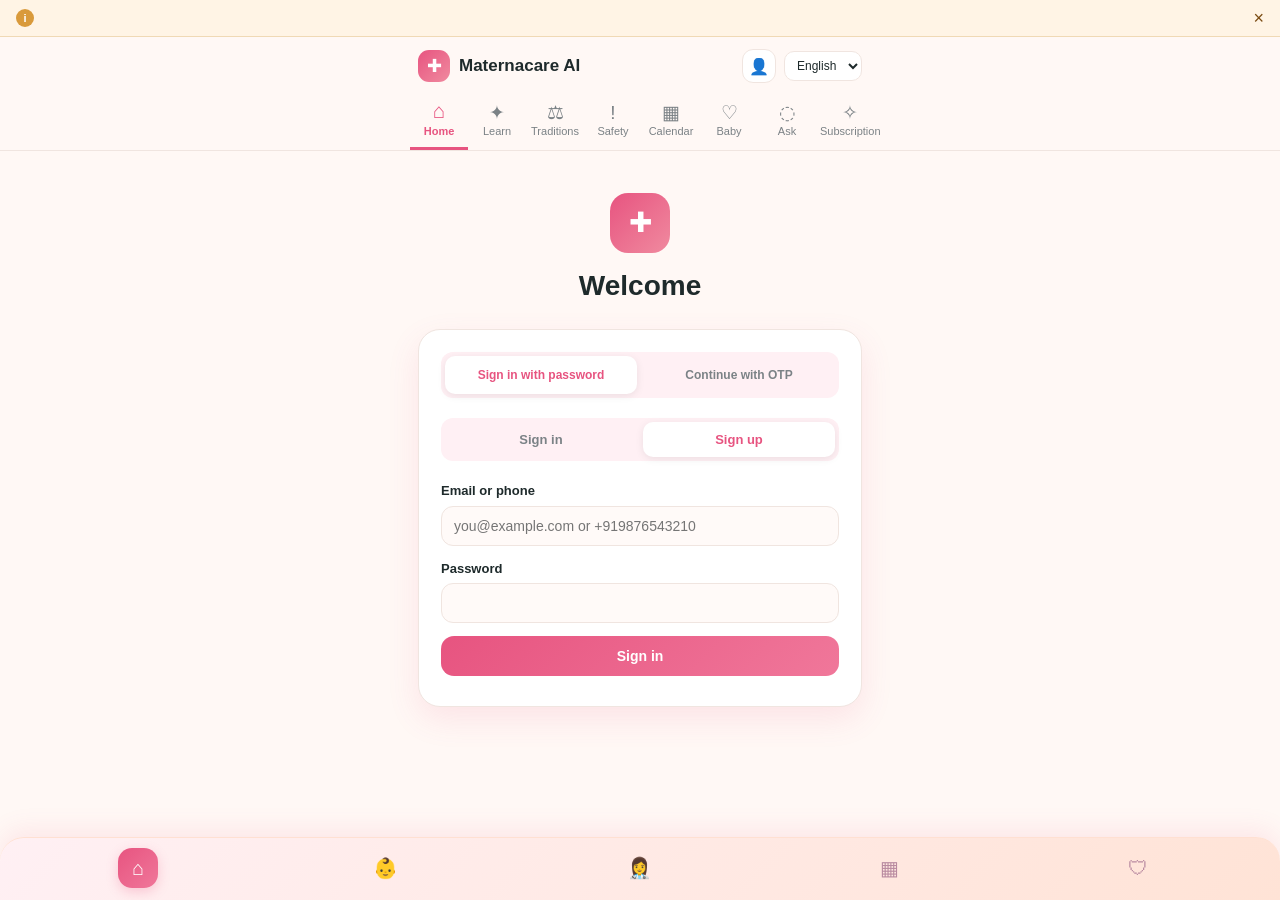
==== commit b96753af: "Make signup impossible to miss: default to Sign up, prominent errors, switch links - Sign up is now " ====
--- a/frontend/index.html
+++ b/frontend/index.html
@@ -44,10 +44,11 @@
 
     <!-- Password mode -->
     <div class="auth-mode" id="authModePassword">
-      <div class="seg"><button class="seg-b active" id="segLogin" data-i18n="sign_in">Sign in</button><button class="seg-b" id="segSignup" data-i18n="sign_up">Sign up</button></div>
+      <div class="seg"><button class="seg-b" id="segLogin" data-i18n="sign_in">Sign in</button><button class="seg-b active" id="segSignup" data-i18n="sign_up">Sign up</button></div>
       <label class="f"><span data-i18n="email">Email or phone</span><input id="authId" placeholder="you@example.com or +919876543210" autocomplete="username"/></label>
       <label class="f"><span data-i18n="password">Password</span><input type="password" id="authPass" autocomplete="current-password"/></label>
       <button class="btn primary full ripple" id="authGo" data-i18n="sign_in">Sign in</button>
+      <p class="hint" id="authSwitchHint"></p>
       <p class="hint" id="authErr"></p>
     </div>
 
--- a/frontend/style.css
+++ b/frontend/style.css
@@ -12,6 +12,7 @@
 .hidden{display:none!important}
 .muted{color:var(--mut);font-size:13px}.eyebrow{color:#a8708a;font-size:11px;font-weight:800;letter-spacing:.12em;text-transform:uppercase}
 .hint{color:var(--mut);font-size:12px;margin:-4px 0 12px}.link{color:var(--pink);font-size:13px;font-weight:800;background:none;border:none;cursor:pointer}
+#authErr{display:none;margin-top:12px;padding:12px 14px;border-radius:12px;background:#fdecef;border:1px solid #f5c6d1;color:#a32340;font-size:13px;font-weight:700;line-height:1.5}#authErr.show{display:block;animation:fadeUp .3s}.err-link{display:inline-block;margin-top:6px;border:none;background:none;color:var(--pink-d);font-size:13px;font-weight:800;text-decoration:underline;cursor:pointer;padding:0}
 .education-label{background:#fff4e5;color:#7a4b12;border:1px solid #f0d9b5;border-radius:10px;padding:8px 12px;font-size:11px;font-weight:700;margin:8px 0 12px}
 
 /* Accessibility: visible keyboard focus */
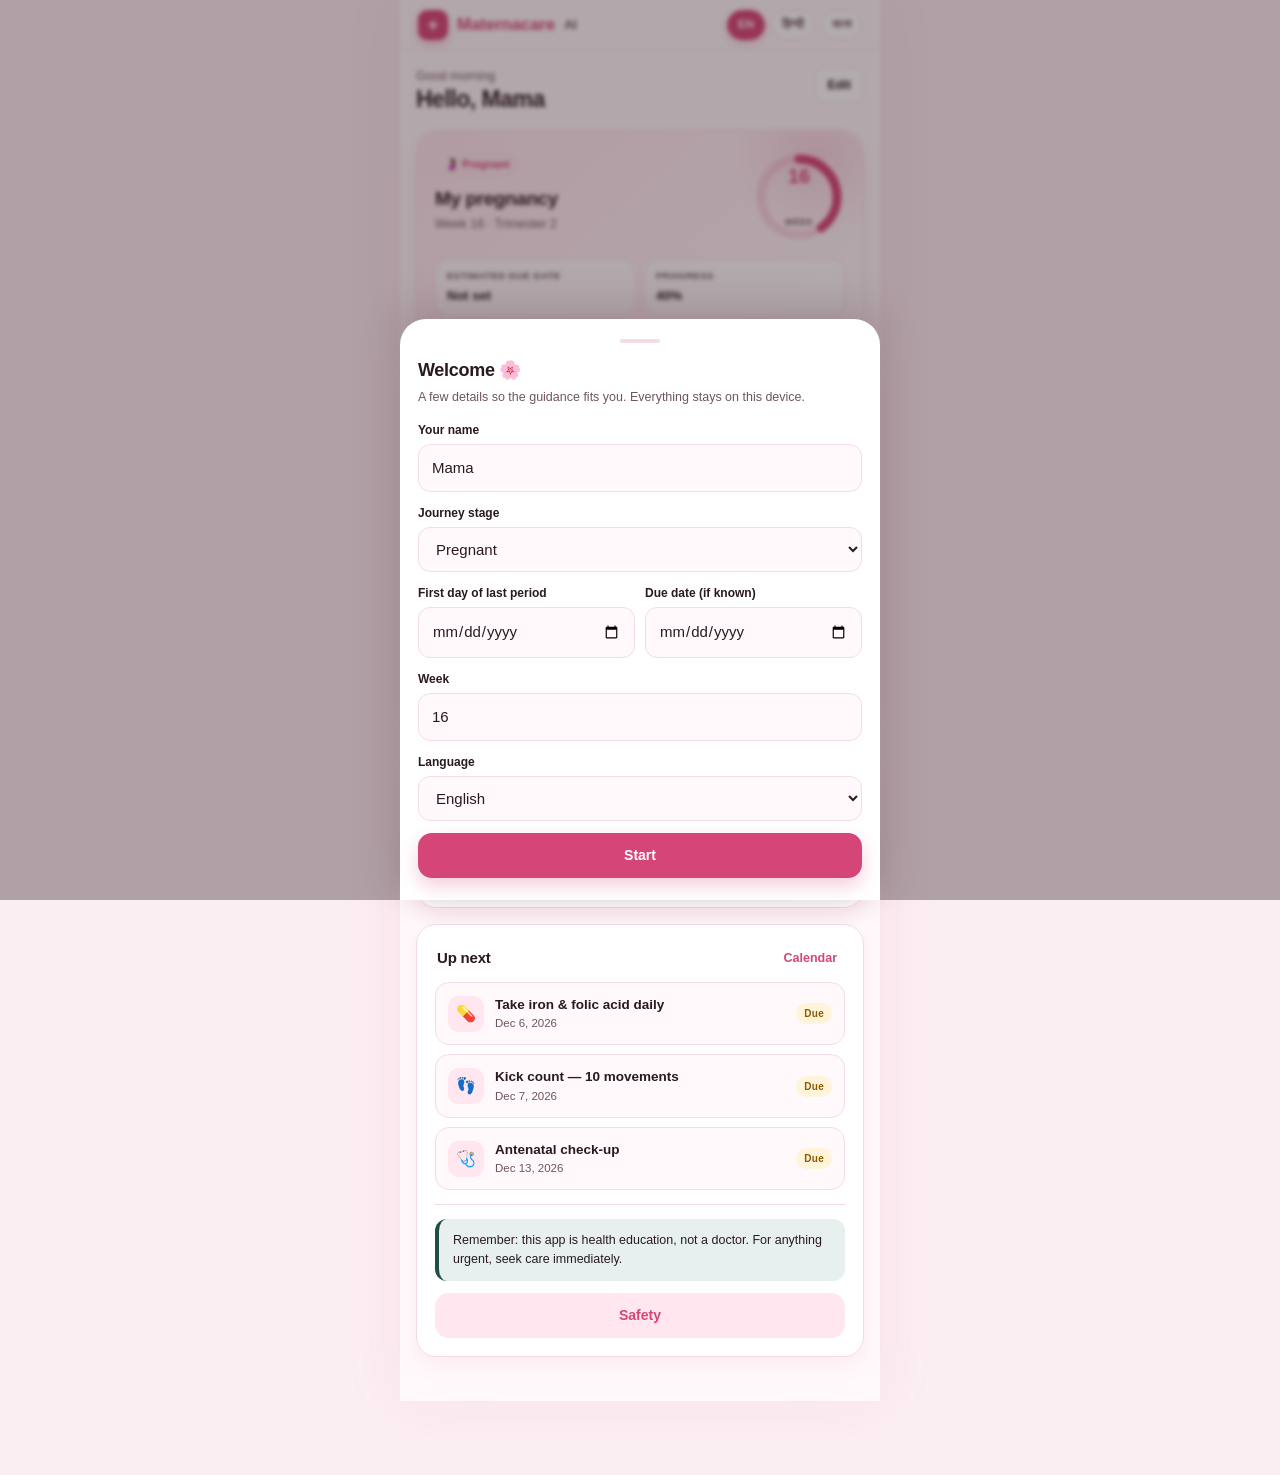
==== commit 0a202921: "Rebuild frontend from pink & white prototype — no login wall, fully working - New design system matc" ====
--- a/frontend/index.html
+++ b/frontend/index.html
@@ -3,233 +3,250 @@
 <head>
 <meta charset="UTF-8"/>
 <meta name="viewport" content="width=device-width,initial-scale=1,viewport-fit=cover"/>
-<meta name="theme-color" content="#0d5c63"/>
-<meta name="description" content="Maternacare AI — maternal & child health companion"/>
+<meta name="theme-color" content="#FFF9FB"/>
+<meta name="description" content="Maternacare AI — calm, evidence-based guidance from pregnancy to baby's first years."/>
 <title>Maternacare AI</title>
 <link rel="manifest" href="manifest.json"/>
 <link rel="icon" href="icon.svg" type="image/svg+xml"/>
 <link rel="apple-touch-icon" href="icon.svg"/>
-<link rel="stylesheet" href="style.css"/>
+<link rel="stylesheet" href="style.css?v=11"/>
 </head>
 <body>
-<div class="disclaimer" id="disclaimer"><span class="di">i</span><p id="disclaimerText"></p><button id="disclaimerClose" aria-label="Dismiss notice">×</button></div>
-
-<header class="header">
-  <div class="hdr"><a class="brand" href="#" data-tab="home"><span class="bi">✚</span><b data-i18n="app_name">Maternacare AI</b></a>
-    <div class="hdr-r"><button class="ib" id="accountBtn" title="Account">👤</button>
-      <select id="lang" class="lang"><option value="en">English</option><option value="hi">हिन्दी</option><option value="bn">বাংলা</option></select></div>
+<div class="shell">
+
+  <header class="header">
+    <div class="hdr">
+      <a class="brand" href="#" data-go="home"><span class="brand-mark">+</span> Maternacare <span style="font-weight:600;color:var(--mut);font-size:13px">AI</span></a>
+      <div class="pills" role="group" aria-label="Language">
+        <button class="pill active" data-lang="en">EN</button>
+        <button class="pill" data-lang="hi">हिन्दी</button>
+        <button class="pill" data-lang="bn">বাংলা</button>
+      </div>
+    </div>
+  </header>
+
+  <main class="main">
+
+    <!-- ================= HOME ================= -->
+    <section class="screen on" id="s-home">
+      <div style="display:flex;justify-content:space-between;align-items:flex-start;margin-bottom:14px">
+        <div>
+          <p class="muted" style="font-size:12.5px" id="greetLine">Good morning</p>
+          <h1 class="page-title" id="greetName">Hello, Mama</h1>
+        </div>
+        <button class="btn ghost sm" data-sheet="profile" data-i18n="edit">Edit</button>
+      </div>
+
+      <div class="hero" id="homeHero"></div>
+
+      <div class="card">
+        <div class="section-head">
+          <h2 data-i18n="daily_tracker">Daily tracker</h2>
+          <span style="font-size:11px;color:var(--mut)" id="trackDate"></span>
+        </div>
+        <div class="track-grid" id="trackGrid"></div>
+        <p class="save-note" id="trackNote">Saved on this device</p>
+      </div>
+
+      <div class="card">
+        <div class="section-head"><h2 data-i18n="quick_safety">Quick safety check</h2><span class="tag soon">Triage</span></div>
+        <p class="subtitle" style="font-size:12.5px" data-i18n="quick_desc">Tell me a symptom — I'll say how urgent it may be and what to do.</p>
+        <div class="row" style="margin-top:10px">
+          <input class="inp" id="quickSymptom" placeholder="e.g. severe headache and blurred vision" data-ph="symptom_ph" aria-label="Symptom"/>
+          <button class="btn primary" id="quickCheck" data-i18n="check" style="flex:0 0 auto">Check</button>
+        </div>
+        <div id="quickResult" style="margin-top:12px"></div>
+      </div>
+
+      <div class="card">
+        <div class="section-head"><h2 data-i18n="up_next">Up next</h2><button class="link-btn" data-go="more" data-i18n="calendar">Calendar</button></div>
+        <div class="list" id="homeTasks"></div>
+        <div class="divider"></div>
+        <div class="risk-note mint" data-i18n="remember">
+          <b>Remember:</b> this app is health education, not a doctor. For anything urgent, seek care immediately.
+        </div>
+        <button class="btn soft full" data-go="safety" style="margin-top:12px" data-i18n="safety_title">Safety</button>
+      </div>
+    </section>
+
+    <!-- ================= BABY ================= -->
+    <section class="screen" id="s-baby">
+      <div class="hero" id="babyHero"></div>
+
+      <div class="card">
+        <div class="section-head">
+          <h2 data-i18n="baby_profile">Baby profile</h2>
+          <button class="link-btn" data-sheet="baby" data-i18n="add_edit">+ Add / edit</button>
+        </div>
+        <div id="babyProfile"></div>
+      </div>
+
+      <div class="card">
+        <div class="section-head"><h2 data-i18n="growth">Growth</h2><button class="link-btn" data-sheet="growth" data-i18n="log">+ Log</button></div>
+        <div id="growthBody"></div>
+      </div>
+
+      <div class="card">
+        <div class="section-head"><h2 data-i18n="feeding">Feeding log</h2><span style="font-size:11px;color:var(--mut)" id="feedToday"></span></div>
+        <div class="chips-row" style="margin:0 0 12px">
+          <button class="btn soft sm" data-feed="Breast">🤱 Breast</button>
+          <button class="btn soft sm" data-feed="Bottle">🍼 Bottle</button>
+          <button class="btn soft sm" data-feed="Mixed">Mixed</button>
+          <button class="btn soft sm" data-feed="Solids">🥣 Solids</button>
+        </div>
+        <div class="list" id="feedList"></div>
+      </div>
+
+      <div class="card">
+        <div class="section-head"><h2 data-i18n="immunisations">Immunisations</h2><span class="tag soon">MoHFW</span></div>
+        <p class="subtitle" style="font-size:12px">Aligned to India's national schedule. Always confirm with your paediatrician.</p>
+        <div class="list" id="immList" style="margin-top:10px"></div>
+      </div>
+    </section>
+
+    <!-- ================= ASK ================= -->
+    <section class="screen" id="s-ask">
+      <div class="chat-wrap">
+        <div class="chat-head">
+          <div class="avatar">✚</div>
+          <div>
+            <b>Maternacare AI</b>
+            <span><i class="dot-live"></i><em style="font-style:normal" data-i18n="online">Online · evidence-based</em></span>
+          </div>
+          <button class="btn ghost sm" id="clearChat" style="margin-left:auto" data-i18n="clear">Clear</button>
+        </div>
+
+        <div class="chips" id="chatChips"></div>
+        <div class="chat-log" id="chatLog"></div>
+
+        <div class="chat-bar">
+          <textarea class="inp chat-inp" id="chatInput" rows="1" placeholder="Ask about symptoms, food, or what's due…" data-ph="chat_ph" aria-label="Message"></textarea>
+          <button class="send-btn" id="chatSend" aria-label="Send">➤</button>
+        </div>
+        <p style="font-size:10.5px;color:var(--mut);text-align:center;margin-top:6px" data-i18n="disclaim">
+          Educational only. Not a diagnosis. In an emergency call 102.
+        </p>
+      </div>
+    </section>
+
+    <!-- ================= LEARN ================= -->
+    <section class="screen" id="s-learn">
+      <h1 class="page-title" data-i18n="learn_title">Learn</h1>
+      <p class="subtitle" style="margin-bottom:14px" data-i18n="learn_sub">Short, practical guidance for your stage — plus tradition vs evidence.</p>
+
+      <div class="card">
+        <span class="eyebrow" data-i18n="for_stage">For your stage</span>
+        <div class="list" id="learnList" style="margin-top:6px"></div>
+      </div>
+
+      <div class="card">
+        <span class="eyebrow" data-i18n="tradition">Tradition vs evidence</span>
+        <p class="subtitle" style="font-size:12.5px;margin-bottom:12px" data-i18n="tradition_sub">We respect culture. Here's what evidence says — respectfully, safety first.</p>
+        <div id="tradList"></div>
+      </div>
+
+      <div class="card">
+        <div class="risk-note mint" data-i18n="sources">
+          <b>Sources:</b> WHO antenatal & newborn care guidance, UNICEF breastfeeding recommendations, India MoHFW/NHM immunisation schedule and safe-motherhood materials.
+        </div>
+      </div>
+    </section>
+
+    <!-- ================= SAFETY ================= -->
+    <section class="screen" id="s-safety">
+      <h1 class="page-title" data-i18n="safety_title">Safety</h1>
+      <p class="subtitle" style="margin-bottom:14px" data-i18n="safety_sub">Know the danger signs. Acting early saves lives.</p>
+
+      <div class="notice" style="margin-bottom:14px" data-i18n="emergency_now">
+        <b>Emergency now?</b> Heavy bleeding, trouble breathing, fits/convulsions, chest pain, reduced baby movement, or thoughts of harming yourself → go to the nearest emergency department or call 102.
+      </div>
+
+      <div class="card">
+        <span class="eyebrow" data-i18n="preg_danger">Pregnancy danger signs</span>
+        <div class="list" id="pregDanger" style="margin-top:6px"></div>
+      </div>
+
+      <div class="card">
+        <span class="eyebrow" data-i18n="baby_danger">Newborn & baby danger signs</span>
+        <div class="list" id="babyDanger" style="margin-top:6px"></div>
+      </div>
+
+      <div class="card">
+        <h2 style="font-size:15px;margin-bottom:8px" data-i18n="if_wrong">If something is wrong</h2>
+        <div class="list">
+          <div class="item"><div class="ib">1</div><div class="im"><b>Call for help first</b><span>102 ambulance · 108 emergency · your hospital's labour room</span></div></div>
+          <div class="item"><div class="ib">2</div><div class="im"><b>Go, don't wait</b><span>Do not wait for the next scheduled visit when a danger sign appears.</span></div></div>
+          <div class="item"><div class="ib">3</div><div class="im"><b>Carry your records</b><span>Take your ANC card, reports and medicines with you.</span></div></div>
+        </div>
+      </div>
+
+      <div class="card">
+        <a class="btn primary full" href="tel:102" data-i18n="call">Call 102 ambulance</a>
+        <a class="btn ghost full" href="tel:108" style="margin-top:9px" data-i18n="call108">Call 108 emergency</a>
+      </div>
+    </section>
+
+    <!-- ================= MORE ================= -->
+    <section class="screen" id="s-more">
+      <h1 class="page-title" data-i18n="profile_title">Your profile</h1>
+      <p class="subtitle" style="margin-bottom:14px" data-i18n="profile_sub">Everything is stored privately on this device.</p>
+
+      <div class="card" id="profileCard"></div>
+
+      <div class="card">
+        <div class="section-head"><h2 data-i18n="care_calendar">Care calendar</h2><button class="link-btn" data-sheet="task" data-i18n="add">+ Add</button></div>
+        <div class="list" id="allTasks"></div>
+      </div>
+
+      <div class="card">
+        <button class="item" data-go="safety" style="width:100%;text-align:left">
+          <div class="ib" style="background:var(--red-soft)">!</div>
+          <div class="im"><b data-i18n="safety_title">Safety</b><span data-i18n="safety_sub">Know the danger signs. Acting early saves lives.</span></div>
+        </button>
+      </div>
+
+      <div class="card">
+        <div class="section-head"><h2 data-i18n="your_data">Your data</h2></div>
+        <div class="list">
+          <button class="item" id="exportBtn" style="width:100%;text-align:left"><div class="ib">⬇</div><div class="im"><b data-i18n="backup">Backup my data</b><span data-i18n="backup_desc">Download a JSON copy</span></div></button>
+          <button class="item" id="importBtn" style="width:100%;text-align:left"><div class="ib">⬆</div><div class="im"><b data-i18n="restore">Restore backup</b><span data-i18n="restore_desc">Load a JSON file</span></div></button>
+          <button class="item" id="resetBtn" style="width:100%;text-align:left"><div class="ib">↺</div><div class="im"><b data-i18n="reset">Reset this device</b><span data-i18n="reset_desc">Clear all locally stored data</span></div></button>
+        </div>
+        <input type="file" id="importFile" accept="application/json" class="sr"/>
+      </div>
+
+      <div class="card">
+        <div class="risk-note" data-i18n="important_note">
+          <b>Important:</b> Maternacare AI is an educational prototype. It is not clinically validated, does not diagnose, and must never replace a qualified doctor, nurse or emergency service.
+        </div>
+        <p style="font-size:10.5px;color:var(--mut);margin-top:12px">v1.0 · Pink & White rebuild</p>
+      </div>
+    </section>
+
+  </main>
+
+  <!-- ================= BOTTOM NAV ================= -->
+  <nav class="nav" aria-label="Main">
+    <button data-go="home" class="on"><span>⌂</span><em data-i18n="nav_home">Home</em></button>
+    <button data-go="baby"><span>♡</span><em data-i18n="nav_baby">Baby</em></button>
+    <button data-go="ask" class="ask-btn"><span class="bubble">◌</span><em data-i18n="nav_ask">Ask</em></button>
+    <button data-go="learn"><span>✦</span><em data-i18n="nav_learn">Learn</em></button>
+    <button data-go="more"><span>☰</span><em data-i18n="nav_more">More</em></button>
+  </nav>
+
+  <!-- ================= SHEETS ================= -->
+  <div class="sheet-mask" id="mask"></div>
+
+  <div class="sheet" id="sheetBox" role="dialog" aria-modal="true" aria-labelledby="sheetTitle">
+    <div class="sheet-grip"></div>
+    <h3 id="sheetTitle">Title</h3>
+    <p class="sub" id="sheetSub"></p>
+    <div id="sheetBody"></div>
   </div>
-  <nav class="tabs" id="tabs">
-    <button class="tab active" data-tab="home"><span>⌂</span><i data-i18n="nav_home">Home</i></button>
-    <button class="tab" data-tab="learn"><span>✦</span><i data-i18n="nav_learn">Learn</i></button>
-    <button class="tab" data-tab="trad"><span>⚖</span><i data-i18n="nav_traditional">Traditions</i></button>
-    <button class="tab" data-tab="safety"><span>!</span><i data-i18n="nav_safety">Safety</i></button>
-    <button class="tab" data-tab="calendar"><span>▦</span><i data-i18n="nav_calendar">Calendar</i></button>
-    <button class="tab" data-tab="baby"><span>♡</span><i data-i18n="nav_baby">Baby</i></button>
-    <button class="tab" data-tab="chat"><span>◌</span><i data-i18n="nav_chat">Ask</i></button>
-    <button class="tab" data-tab="sub"><span>✧</span><i data-i18n="manage_sub">Subscription</i></button>
-  </nav>
-</header>
-
-<main class="main" id="main">
-
-<!-- AUTH -->
-<section id="authPage" class="page">
-  <div class="auth-hero"><div class="auth-hero-mark">✚</div><h1 data-i18n="welcome">Welcome</h1><p class="muted" data-i18n="tagline"></p></div>
-  <div class="card auth-card">
-    <div class="auth-tabs">
-      <button class="atb active" id="atPassword" data-i18n="sign_in_password">Sign in with password</button>
-      <button class="atb" id="atOtp" data-i18n="sign_in_otp">Continue with OTP</button>
-    </div>
-
-    <!-- Password mode -->
-    <div class="auth-mode" id="authModePassword">
-      <div class="seg"><button class="seg-b" id="segLogin" data-i18n="sign_in">Sign in</button><button class="seg-b active" id="segSignup" data-i18n="sign_up">Sign up</button></div>
-      <label class="f"><span data-i18n="email">Email or phone</span><input id="authId" placeholder="you@example.com or +919876543210" autocomplete="username"/></label>
-      <label class="f"><span data-i18n="password">Password</span><input type="password" id="authPass" autocomplete="current-password"/></label>
-      <button class="btn primary full ripple" id="authGo" data-i18n="sign_in">Sign in</button>
-      <p class="hint" id="authSwitchHint"></p>
-      <p class="hint" id="authErr"></p>
-    </div>
-
-    <!-- OTP mode: step 1 = phone -->
-    <div class="auth-mode hidden" id="authModeOtpPhone">
-      <p class="hint" data-i18n="otp_phone_hint"></p>
-      <label class="f"><span data-i18n="phone">Mobile number</span><input id="otpPhone" type="tel" placeholder="+91 98765 43210" inputmode="tel" autocomplete="tel"/></label>
-      <p class="hint muted" id="otpCountryHint" style="margin-top:-6px"></p>
-      <button class="btn primary full ripple" id="otpSend" data-i18n="send_otp">Send OTP</button>
-      <p class="hint" id="otpErr"></p>
-    </div>
-
-    <!-- OTP mode: step 2 = code -->
-    <div class="auth-mode hidden" id="authModeOtpCode">
-      <p class="hint" data-i18n="otp_code_hint"></p>
-      <div class="otp-inputs" id="otpInputs"></div>
-      <p class="hint" id="otpResend"><span data-i18n="otp_resend"></span> <span id="otpResendLink" style="color:#0d5c63;cursor:pointer;font-weight:700"></span></p>
-      <p class="hint" id="otpCodeErr"></p>
-      <div class="otp-actions">
-        <button class="btn ghost full" id="otpBack" data-i18n="back">← Back</button>
-        <button class="btn primary full ripple" id="otpVerify" data-i18n="verify_otp">Verify OTP</button>
-      </div>
-    </div>
-  </div>
-</section>
-
-<!-- ONBOARDING -->
-<section id="onboarding" class="page hidden">
-  <div class="card"><div class="step-head"><span class="step-n">1</span><div><h1 data-i18n="setup_title">Set up your journey</h1><p class="muted" data-i18n="setup_subtitle"></p></div></div>
-    <form id="setup">
-      <label class="f"><span data-i18n="stage">I am…</span><select id="sStage">
-        <option value="planning" data-i18n="stage_planning">Planning</option>
-        <option value="pregnant" data-i18n="stage_pregnant" selected>Pregnant</option>
-        <option value="postpartum" data-i18n="stage_postpartum">Postpartum</option>
-        <option value="baby" data-i18n="stage_baby">Baby / infant</option></select></label>
-      <div id="pregFields">
-        <label class="f"><span data-i18n="lmp">LMP</span><input type="date" id="sLmp"/></label>
-        <p class="hint" data-i18n="edd_info"></p>
-        <label class="f"><span data-i18n="edd">EDD (if known)</span><input type="date" id="sEdd"/></label>
-        <label class="f"><span data-i18n="weeks">Current week</span><input type="number" id="sWeeks" min="0" max="45"/></label>
-      </div>
-      <label class="f chk"><input type="checkbox" id="sFirst"/><span data-i18n="first_pregnancy">First pregnancy?</span></label>
-      <label class="f chk"><input type="checkbox" id="sRisk"/><span data-i18n="high_risk">High-risk?</span></label>
-      <p class="hint" data-i18n="risk_note"></p>
-      <label class="f"><span data-i18n="conditions">Conditions</span><input id="sCond"/></label>
-      <label class="f"><span data-i18n="medicines">Medicines</span><input id="sMed"/></label>
-      <label class="f"><span data-i18n="allergies">Allergies</span><input id="sAllergy"/></label>
-      <label class="f"><span data-i18n="doctor">Doctor / hospital</span><input id="sDoc"/></label>
-      <label class="f"><span data-i18n="emergency_contact">Emergency contact</span><input id="sEmer"/></label>
-      <label class="f chk consent"><input type="checkbox" id="sConsent" required/><span data-i18n="consent"></span></label>
-      <button class="btn primary full ripple" type="submit" data-i18n="save_start">Save & Start</button>
-    </form>
-  </div>
-</section>
-
-<!-- HOME — pink pregnancy dashboard (reference style) -->
-<section id="home" class="page hidden">
-  <div class="home-hero">
-    <div class="hh-top"><span class="hh-chip"><span class="dot"></span><span id="hChip">My Pregnancy</span></span><button class="hh-bell" data-tab="calendar" aria-label="Reminders">🔔</button></div>
-    <div class="hh-week"><div><b id="hWeek">Week 22</b><div class="hh-sub" id="hTri"></div></div><div class="hh-ring" id="hRing"><span id="hPct">0%</span></div></div>
-  </div>
-  <div class="daily-tracker">
-    <h3 data-i18n="daily_tracker">Daily Tracker</h3>
-    <p data-i18n="daily_tracker_desc">Log your Mood, Sleep, Water, Steps And See How You're Progressing</p>
-    <div class="big-ring" id="dRing"><span class="ring-label" id="dLabel">Day 85</span></div>
-    <div class="home-meta"><div><small data-i18n="edd_label">EDD</small><strong id="hEdd"></strong></div><div><small data-i18n="next_visit">Next visit</small><strong id="hNext"></strong></div></div>
-  </div>
-  <button class="pink-emer ripple" data-tab="safety"><span>🚨</span><span data-i18n="open_emergency">Emergency help</span><span>→</span></button>
-  <div class="card"><h2 data-i18n="quick_check">Quick safety check</h2><p class="muted" data-i18n="quick_check_desc"></p>
-    <form class="inline" id="quickF"><input id="quickIn" data-ph="symptom"/><button class="btn primary ripple" data-i18n="check_now">Check</button></form><div id="quickOut"></div></div>
-  <div class="card"><div class="ch"><h2 data-i18n="education">For your stage</h2><button class="link" data-tab="learn" data-i18n="nav_learn">Learn</button></div><div id="homeEdu"></div></div>
-  <div class="card"><div class="ch"><h2 data-i18n="calendar_title">Calendar</h2><button class="link" data-tab="calendar" data-i18n="nav_calendar">Calendar</button></div><div id="homeTasks"></div></div>
-</section>
-
-<section id="learn" class="page hidden"><div class="card"><h1 data-i18n="nav_learn">Learn</h1><p class="muted" id="learnLine"></p><p class="education-label" data-i18n="education_only"></p><div id="eduList" class="stagger"></div></div><div class="card"><p class="muted" data-i18n="sources"></p></div></section>
-<section id="trad" class="page hidden"><div class="card"><h1 data-i18n="trad_title">Tradition vs Evidence</h1><p class="muted" data-i18n="trad_desc"></p><p class="education-label" data-i18n="education_only"></p><input class="search" id="tradSearch" data-ph="trad_search"/><div id="tradList" class="stagger"></div></div></section>
-<section id="safety" class="page hidden"><div class="card emer-card"><h1>🚨 <span data-i18n="open_emergency"></span></h1><p class="emer-text" id="emerBanner"></p><p class="muted" id="emerLine"></p></div><p class="education-label" data-i18n="education_only"></p>
-  <div class="card"><h2 data-i18n="quick_check"></h2><p class="muted" data-i18n="quick_check_desc"></p><form class="inline" id="safetyF"><input id="safetyIn" data-ph="symptom"/><button class="btn danger ripple" data-i18n="check_now"></button></form><div id="safetyOut"></div></div></section>
-<section id="calendar" class="page hidden"><div class="card"><h1 data-i18n="calendar_title"></h1><p class="muted" data-i18n="calendar_desc"></p>
-  <div class="add"><input id="newTask" data-ph="task_name"/><input type="date" id="newDue"/><button class="btn primary ripple" id="addBtn" data-i18n="add"></button></div><div id="taskList" class="stagger"></div></div></section>
-
-<!-- BABY GROWTH — reference style -->
-<section id="baby" class="page hidden">
-  <div class="baby-hero">
-    <p class="eyebrow" id="babyWeekLabel">Week 22</p>
-    <h1 data-i18n="baby_hero_title">Every Movement as Your Little Miracle</h1>
-    <div class="baby-art">👶</div>
-    <div class="baby-metric"><small data-i18n="height">Height</small><strong id="babyHeight">19 cm</strong></div>
-  </div>
-  <div class="card">
-    <div class="ch"><h1 data-i18n="baby_title">My Baby</h1><button class="btn ghost" id="addBabyBtn" data-i18n="add_baby">+ Add baby</button></div>
-    <div id="babyList" class="stagger"></div>
-  </div>
-  <div id="babyDetail" class="hidden">
-    <div class="card">
-      <div class="seg-tabs" id="babyTabs">
-        <button class="active" data-bt="symptoms" data-i18n="symptoms">Symptoms</button>
-        <button data-bt="growth" data-i18n="growth">Growth</button>
-        <button data-bt="activity" data-i18n="activity">Activity</button>
-      </div>
-      <div id="bt-symptoms">
-        <h2 data-i18n="recent_symptoms">Recent Symptoms</h2>
-        <div class="symptom-ring"><span id="symCount">3 logged</span></div>
-        <div id="symptomMini"></div>
-      </div>
-      <div id="bt-growth" class="hidden">
-        <h2 data-i18n="growth">Growth monitoring</h2>
-        <p class="muted" data-i18n="growth_desc">Record weight, length and head circumference. Track over time.</p>
-        <div class="add">
-          <input type="date" id="gDate"/>
-          <input type="number" id="gWeight" data-ph="weight_g" step="1"/>
-          <input type="number" id="gLength" data-ph="length_cm" step="0.1"/>
-          <input type="number" id="gHead" data-ph="head_circ_cm" step="0.1"/>
-          <button class="btn primary ripple" id="addGrowth" data-i18n="add">Add</button>
-        </div>
-        <div id="growthList"></div>
-      </div>
-      <div id="bt-activity" class="hidden">
-        <div class="mini-cards">
-          <div class="mini-card" data-tab="chat"><span class="ic">💊</span><b data-i18n="prenatal_vitamins">Prenatal Vitamins</b><small>8:00 AM</small></div>
-          <div class="mini-card" data-tab="chat"><span class="ic">📈</span><b data-i18n="kick_count">Kick Count Session</b><small>8:30 PM</small></div>
-        </div>
-        <h2 style="margin-top:16px" data-i18n="feeding">Feeding log</h2>
-        <p class="muted" data-i18n="feeding_desc">Log a feeding session. Supports breastfeeding and more.</p>
-        <div class="add">
-          <select id="fType"><option value="breast" data-i18n="feed_breast">Breast</option><option value="bottle" data-i18n="feed_bottle">Bottle</option><option value="mixed" data-i18n="feed_mixed">Mixed</option><option value="solids" data-i18n="feed_solids">Solids</option></select>
-          <input type="date" id="fDate"/>
-          <input id="fNote" data-ph="notes"/>
-          <button class="btn primary ripple" id="addFeeding" data-i18n="add">Add</button>
-        </div>
-        <div id="feedingList"></div>
-      </div>
-    </div>
-    <div class="card">
-      <h2 data-i18n="immunizations">Immunizations</h2>
-      <p class="muted" data-i18n="imm_desc">MoHFW-aligned schedule based on date of birth. Mark doses as given.</p>
-      <div id="immList"></div>
-    </div>
-  </div>
-</section>
-
-<div class="sheet" id="babySheet" style="display:none"><div class="sheet-backdrop" data-close-sheet="babySheet"></div><div class="sheet-box">
-  <div class="sheet-handle"></div><h3 data-i18n="add_baby">Add baby</h3>
-  <label class="f"><span data-i18n="baby_name">Baby's name</span><input id="bName"/></label>
-  <label class="f"><span data-i18n="dob">Date of birth</span><input type="date" id="bDob"/></label>
-  <label class="f"><span data-i18n="sex">Sex</span><select id="bSex"><option value="">—</option><option value="male" data-i18n="male">Male</option><option value="female" data-i18n="female">Female</option></select></label>
-  <label class="f"><span data-i18n="birth_weight">Birth weight (g)</span><input type="number" id="bWeight"/></label>
-  <button class="btn primary full ripple" id="saveBaby" data-i18n="add_baby">Add baby</button>
-</div></div>
-<section id="chat" class="page hidden"><div class="card chat-card">
-  <div class="chat-head"><button class="chat-back" data-tab="home" aria-label="Back">←</button><span class="doctor-avatar">👩‍⚕️</span><div><h1 data-i18n="chat_title"></h1><p class="muted" data-i18n="chat_desc"></p></div></div>
-  <div class="chat-quick"><button data-quick="symptom">🩺 Symptoms</button><button data-quick="food">🥗 Diet</button><button data-quick="vaccine">💉 Vaccines</button><button data-quick="tradition">🌿 Traditions</button></div>
-  <div class="log" id="log"></div>
-  <form class="chat-input-row" id="chatF"><input id="chatIn" data-ph="chat_placeholder" autocomplete="off"/><button class="chat-send" type="submit" aria-label="Send">➤</button></form>
-</div></section>
-<section id="sub" class="page hidden"><div class="card"><h1 data-i18n="manage_sub">Subscription</h1><div id="subStatus"></div>
-  <h2 data-i18n="choose_plan">Choose a plan</h2><div class="plans" id="subPlans"></div><p class="hint" data-i18n="payment_note"></p>
-  <button class="btn ghost full ripple" id="signOutBtn" data-i18n="sign_out">Sign out</button></div></section>
-</main>
-
-<!-- Bottom pill navigation (reference style) -->
-<nav class="bottom-nav" id="bottomNav">
-  <button data-tab="home" class="active" aria-label="Home">⌂</button>
-  <button data-tab="baby" aria-label="Baby">👶</button>
-  <button data-tab="chat" aria-label="Ask">👩‍⚕️</button>
-  <button data-tab="calendar" aria-label="Calendar">▦</button>
-  <button data-tab="safety" aria-label="Safety">🛡</button>
-</nav>
-
-<footer class="footer"><p id="foot"></p></footer>
-<div class="toast" id="toast"></div>
-
-<div class="sheet" id="feedbackSheet" style="display:none"><div class="sheet-backdrop" data-close-sheet="feedbackSheet"></div><div class="sheet-box">
-  <div class="sheet-handle"></div><h3 data-i18n="report_issue"></h3><p class="muted" data-i18n="report_desc"></p>
-  <textarea id="fbText" rows="4"></textarea><button class="btn primary full ripple" id="fbSend" data-i18n="send_feedback"></button></div></div>
-
-<div class="sheet" id="gate" style="display:none"><div class="sheet-backdrop" data-close-sheet="gate"></div><div class="sheet-box">
-  <div class="sheet-handle"></div><div class="gate-mark">✚</div><h2 data-i18n="sub_title">Unlock full access</h2><p class="muted" data-i18n="sub_desc"></p>
-  <div class="plans" id="gatePlans"></div><p class="hint" data-i18n="payment_note"></p></div></div>
-
-<script src="https://checkout.razorpay.com/v1/checkout.js"></script>
-<script src="engine.js"></script><script src="app.js"></script>
+
+  <div class="toast-wrap" id="toasts"></div>
+</div>
+
+<script src="app.js?v=11" defer></script>
 </body>
 </html>
--- a/frontend/style.css
+++ b/frontend/style.css
@@ -1,148 +1,353 @@
-/* Maternacare AI — soft maternal design system.
-   Pink/peach gradient for Home/Baby; blue clinical for Chat. */
+/* Maternacare AI — Pink & White design system (rebuilt from prototype) */
 :root{
-  --pink:#e75480;--pink-d:#c93b68;--peach:#ffd9c9;--peach2:#ffe9df;--lilac:#c9a7f5;
-  --mint:#4ec99a;--blue:#2563eb;--blue-d:#1e4fd7;--blue-l:#e8f1ff;
-  --ink:#1e2a2b;--mut:#7b8286;--line:#f0e5e0;--bg:#fff8f5;--white:#fff;
-  --r:22px;--sh:0 12px 32px rgba(231,84,128,.12)
-}
-*{box-sizing:border-box;margin:0;padding:0}html{scroll-behavior:smooth}
-body{font-family:-apple-system,BlinkMacSystemFont,'Segoe UI',Roboto,Arial,sans-serif;background:var(--bg);color:var(--ink);line-height:1.5;-webkit-font-smoothing:antialiased;padding-bottom:calc(84px + env(safe-area-inset-bottom));overflow-x:hidden}
-button,select,input,textarea{font-family:inherit;color:inherit;-webkit-tap-highlight-color:transparent}
-.hidden{display:none!important}
-.muted{color:var(--mut);font-size:13px}.eyebrow{color:#a8708a;font-size:11px;font-weight:800;letter-spacing:.12em;text-transform:uppercase}
-.hint{color:var(--mut);font-size:12px;margin:-4px 0 12px}.link{color:var(--pink);font-size:13px;font-weight:800;background:none;border:none;cursor:pointer}
-#authErr{display:none;margin-top:12px;padding:12px 14px;border-radius:12px;background:#fdecef;border:1px solid #f5c6d1;color:#a32340;font-size:13px;font-weight:700;line-height:1.5}#authErr.show{display:block;animation:fadeUp .3s}.err-link{display:inline-block;margin-top:6px;border:none;background:none;color:var(--pink-d);font-size:13px;font-weight:800;text-decoration:underline;cursor:pointer;padding:0}
-.education-label{background:#fff4e5;color:#7a4b12;border:1px solid #f0d9b5;border-radius:10px;padding:8px 12px;font-size:11px;font-weight:700;margin:8px 0 12px}
-
-/* Accessibility: visible keyboard focus */
-button:focus-visible,a:focus-visible,select:focus-visible,[role=button]:focus-visible,.task[style*="cursor"]:focus-visible{outline:3px solid var(--pink);outline-offset:3px;border-radius:6px}
-
-/* Disclaimer */
-.disclaimer{display:flex;align-items:flex-start;gap:10px;background:#fff4e5;color:#7a4b12;padding:9px 16px;font-size:12px;border-bottom:1px solid #f0d9b5;max-height:120px;overflow:hidden;transition:max-height .4s,padding .4s,opacity .3s}.disclaimer.hide{max-height:0;padding:0;opacity:0}.di{flex:0 0 18px;height:18px;border-radius:50%;background:#d99a3b;color:#fff;display:grid;place-items:center;font-weight:700;font-size:11px}.disclaimer p{flex:1}.disclaimer button{font-size:18px;background:none;border:none;color:#7a4b12;cursor:pointer;line-height:1}
-
-/* Header */
-.header{position:sticky;top:0;z-index:50;background:rgba(255,248,245,.92);backdrop-filter:blur(14px);border-bottom:1px solid var(--line);transition:box-shadow .3s}.header.scrolled{box-shadow:0 6px 20px rgba(0,0,0,.06)}
-.hdr{max-width:480px;margin:0 auto;padding:12px 18px;display:flex;align-items:center;justify-content:space-between}
-.brand{display:flex;align-items:center;gap:9px;text-decoration:none;color:var(--ink);font-size:17px}
-.bi{width:32px;height:32px;border-radius:11px;background:linear-gradient(135deg,var(--pink),#f08a9f);color:#fff;display:grid;place-items:center;font-size:18px;transition:transform .3s}.brand:active .bi{transform:rotate(90deg)}
-.hdr-r{display:flex;gap:8px;align-items:center}.lang{border:1px solid var(--line);border-radius:10px;padding:6px 8px;font-size:12px;background:#fff;cursor:pointer}
-.ib{width:34px;height:34px;border:1px solid var(--line);border-radius:11px;background:#fff;cursor:pointer;font-size:16px;transition:transform .2s,background .2s}.ib:active{transform:scale(.9);background:var(--peach2)}
-.tabs{max-width:480px;margin:0 auto;display:flex;overflow-x:auto;scrollbar-width:none;padding:0 10px}.tabs::-webkit-scrollbar{display:none}
-.tab{flex:1 0 auto;min-width:58px;display:flex;flex-direction:column;align-items:center;gap:3px;padding:8px 4px 10px;border:none;background:none;color:var(--mut);font-size:11px;cursor:pointer;border-bottom:3px solid transparent;transition:color .25s,border-color .25s,transform .2s}
-.tab span{font-size:19px;line-height:1;transition:transform .25s}.tab i{font-style:normal}.tab.active{color:var(--pink);font-weight:800;border-bottom-color:var(--pink)}.tab.active span{transform:translateY(-2px) scale(1.1)}.tab:active{transform:scale(.94)}
-
-/* Layout + transitions */
-.main{max-width:480px;margin:0 auto;padding:18px}
-.page{display:flex;flex-direction:column;gap:16px;animation:pageIn .35s cubic-bezier(.2,.8,.2,1)}
-@keyframes pageIn{from{opacity:0;transform:translateY(14px)}to{opacity:1;transform:none}}
-.card{background:#fff;border-radius:var(--r);padding:22px;box-shadow:var(--sh);border:1px solid var(--line);animation:cardIn .4s both}
-@keyframes cardIn{from{opacity:0;transform:translateY(10px)}to{opacity:1;transform:none}}
-.card h1{font-size:24px;margin-bottom:6px}.card h2{font-size:17px;margin-bottom:6px}.ch{display:flex;align-items:center;justify-content:space-between;margin-bottom:12px}.ch h2{margin:0}
-.stagger>*{animation:staggerIn .4s both}@keyframes staggerIn{from{opacity:0;transform:translateX(-12px)}to{opacity:1;transform:none}}
-
-/* Forms */
-.f{display:flex;flex-direction:column;gap:5px;margin-bottom:13px;font-size:13px;font-weight:600}
-.f input,.f select,.search,.inline input,.add input,.add select,textarea{width:100%;padding:11px 12px;border:1px solid var(--line);border-radius:12px;font-size:14px;background:#fffaf8;outline:none;transition:border-color .2s,box-shadow .2s,background .2s}
-.f input:focus,.f select:focus,.search:focus,.inline input:focus,.add input:focus,textarea:focus{border-color:var(--pink);background:#fff;box-shadow:0 0 0 3px rgba(231,84,128,.1)}
-.f.chk{flex-direction:row;align-items:flex-start;gap:9px;font-weight:500}.f.chk input{width:17px;height:17px;flex:0 0 17px;margin-top:2px;accent-color:var(--pink)}.f.consent{background:#fff0f4;padding:12px;border-radius:12px}
-.btn{padding:12px 18px;border-radius:13px;font-size:14px;font-weight:800;border:none;cursor:pointer;position:relative;overflow:hidden;transition:transform .15s,box-shadow .2s,filter .2s}.btn:hover{filter:brightness(1.04);box-shadow:0 6px 18px rgba(231,84,128,.2)}.btn:active{transform:scale(.96)}
-.primary{background:linear-gradient(135deg,var(--pink),#f0779a);color:#fff}.danger{background:var(--pink-d);color:#fff}.ghost{background:#fff0f4;color:var(--pink-d)}.blue{background:var(--blue);color:#fff}.full{width:100%}
-.ripple:after{content:'';position:absolute;inset:0;background:radial-gradient(circle at var(--rx,50%) var(--ry,50%),rgba(255,255,255,.5),transparent 60%);opacity:0;transition:opacity .4s}.ripple:active:after{opacity:1;transition:opacity 0s}
-.inline{display:flex;gap:8px;margin-top:14px}.inline input{flex:1}.search{margin:14px 0}.add{display:flex;gap:8px;margin:16px 0;flex-wrap:wrap}.add input,.add select{flex:1;min-width:120px}.add input[type=date]{flex:1 1 140px}
-
-/* ===== AUTH (soft gradient) ===== */
-.auth-hero{text-align:center;padding:24px 0 6px;animation:pop .5s cubic-bezier(.2,1.3,.4,1)}
-.auth-hero-mark{width:60px;height:60px;border-radius:18px;background:linear-gradient(135deg,var(--pink),#f08a9f);color:#fff;display:grid;place-items:center;font-size:28px;margin:0 auto 12px}
-.auth-hero h1{font-size:28px}.auth-card .seg{margin-bottom:20px}
-.seg{display:flex;gap:6px;background:#fff0f4;border-radius:12px;padding:4px}.seg-b{flex:1;padding:10px;border:none;background:none;border-radius:10px;font-size:13px;font-weight:800;color:var(--mut);cursor:pointer;transition:all .25s}.seg-b.active{background:#fff;color:var(--pink);box-shadow:0 2px 8px rgba(0,0,0,.08)}
-.auth-tabs{display:flex;gap:6px;background:#fff0f4;border-radius:12px;padding:4px;margin-bottom:20px}.atb{flex:1;padding:12px 8px;border:none;background:none;border-radius:10px;font-size:12px;font-weight:800;color:var(--mut);cursor:pointer;transition:all .25s}.atb.active{background:#fff;color:var(--pink);box-shadow:0 2px 8px rgba(0,0,0,.08)}
-.auth-mode{animation:fadeUp .3s both}.auth-mode.hidden{display:none}
-.otp-inputs{display:flex;gap:8px;justify-content:center;margin:14px 0}
-.otp-input{width:44px;height:52px;border-radius:12px;border:2px solid var(--line);text-align:center;font-size:22px;font-weight:800;color:var(--ink);background:#fffaf8;outline:none;transition:border-color .2s,box-shadow .2s}.otp-input:focus{border-color:var(--pink);box-shadow:0 0 0 3px rgba(231,84,128,.1);background:#fff}.otp-input.filled{border-color:var(--pink)}.otp-input.error{border-color:var(--pink-d);animation:shake .4s}
-@keyframes shake{0%,100%{transform:translateX(0)}25%{transform:translateX(-6px)}75%{transform:translateX(6px)}}
-.otp-actions{display:flex;gap:10px;margin-top:6px}.otp-actions .btn{flex:1}.otp-resend-link{color:var(--pink);cursor:pointer;font-weight:800}
-
-/* ===== HOME — pink pregnancy dashboard (reference style) ===== */
-.home-hero{background:linear-gradient(135deg,#fff0f4,#ffe3d6);border:1px solid #ffe0d2;border-radius:26px;padding:22px;position:relative;overflow:hidden;box-shadow:var(--sh);animation:cardIn .4s both}
-.home-hero:after{content:'';position:absolute;width:180px;height:180px;border-radius:50%;background:radial-gradient(circle,rgba(231,84,128,.12),transparent 70%);top:-60px;right:-50px;animation:float 7s ease-in-out infinite}
-@keyframes float{50%{transform:translateY(14px)}}
-.hh-top{display:flex;align-items:center;justify-content:space-between;gap:10px;position:relative;z-index:1}
-.hh-chip{display:inline-flex;align-items:center;gap:7px;background:#fff;border-radius:30px;padding:7px 12px;font-size:13px;font-weight:800;color:var(--ink);box-shadow:0 4px 14px rgba(0,0,0,.05)}
-.hh-chip .dot{width:26px;height:26px;border-radius:50%;background:linear-gradient(135deg,#f6c6a8,#e7a8c4)}
-.hh-bell{width:36px;height:36px;border-radius:50%;border:none;background:#fff;cursor:pointer;font-size:16px;box-shadow:0 4px 14px rgba(0,0,0,.05)}
-.hh-week{display:flex;align-items:center;justify-content:space-between;margin:18px 0 4px;position:relative;z-index:1}
-.hh-week b{font-size:15px}.hh-ring{width:64px;height:64px;border-radius:50%;display:grid;place-items:center;font-size:12px;font-weight:800;background:conic-gradient(var(--pink) 0%,#f6e0e6 0);flex:0 0 64px;transition:background 1s ease}
-.hh-ring span{width:50px;height:50px;border-radius:50%;background:linear-gradient(135deg,#fff0f4,#ffe3d6);display:grid;place-items:center;color:var(--pink-d)}
-.hh-sub{font-size:12px;color:#a8708a;position:relative;z-index:1}
-.daily-tracker{background:linear-gradient(135deg,#fff6f2,#ffe9df);border:1px solid #ffe0d2;border-radius:24px;padding:20px;text-align:center;position:relative;overflow:hidden}
-.daily-tracker h3{font-size:15px}.daily-tracker>p{font-size:11px;color:#a8708a;margin:4px 0 12px}
-.big-ring{width:170px;height:170px;border-radius:50%;margin:0 auto;display:grid;place-items:center;background:conic-gradient(var(--pink) 0deg,var(--lilac) 120deg,var(--mint) 220deg,var(--lilac) 300deg,#f6e0e6 300deg);position:relative}
-.big-ring:after{content:'';position:absolute;width:132px;height:132px;border-radius:50%;background:linear-gradient(135deg,#fff6f2,#ffe9df)}
-.big-ring .ring-label{position:relative;z-index:1;font-size:12px;font-weight:800;color:var(--pink-d)}
-.home-meta{display:grid;grid-template-columns:1fr 1fr;gap:12px;margin-top:16px}.home-meta>div{background:#fff;border:1px solid var(--line);border-radius:16px;padding:12px 14px}.home-meta small{display:block;font-size:11px;color:var(--mut)}.home-meta strong{font-size:14px}
-.pink-emer{display:flex;align-items:center;gap:12px;width:100%;padding:14px 18px;border-radius:18px;background:linear-gradient(135deg,var(--pink),#f0779a);color:#fff;font-weight:800;border:none;cursor:pointer;box-shadow:0 6px 18px rgba(231,84,128,.25)}
-.pink-emer span:last-child{margin-left:auto}
-
-/* ===== BABY GROWTH — reference style ===== */
-.baby-hero{background:linear-gradient(160deg,#fff1f3,#ffded2);border:1px solid #ffe0d2;border-radius:26px;padding:22px;position:relative;overflow:hidden;min-height:230px;box-shadow:var(--sh)}
-.baby-hero .eyebrow{color:var(--pink)}
-.baby-hero h1{font-size:30px;line-height:1.12;margin:8px 0 14px;max-width:260px;color:var(--ink)}
-.baby-hero img,.baby-hero .baby-art{position:absolute;bottom:-10px;right:0;width:170px;height:170px;border-radius:50%;background:radial-gradient(circle at 50% 40%,rgba(231,84,128,.3),rgba(231,84,128,.08) 60%,transparent 70%);display:grid;place-items:center;font-size:90px;filter:saturate(.8)}
-.baby-metric{position:absolute;bottom:18px;left:20px;background:rgba(255,255,255,.75);backdrop-filter:blur(8px);border-radius:14px;padding:8px 14px;box-shadow:0 4px 14px rgba(0,0,0,.05)}
-.baby-metric small{display:block;font-size:11px;color:var(--mut)}.baby-metric strong{font-size:16px}
-.seg-tabs{display:flex;gap:8px;background:#fff0f4;border-radius:12px;padding:5px;margin:6px 0 14px}.seg-tabs button{flex:1;padding:9px;border:none;border-radius:9px;background:none;font-size:12px;font-weight:800;color:var(--mut);cursor:pointer}.seg-tabs button.active{background:#fff;color:var(--pink);box-shadow:0 2px 8px rgba(0,0,0,.08)}
-.symptom-ring{width:120px;height:120px;border-radius:50%;display:grid;place-items:center;background:conic-gradient(var(--pink) 0deg,var(--lilac) 90deg,var(--mint) 180deg,#f6e0e6 180deg);margin:0 auto 12px}.symptom-ring span{width:92px;height:92px;border-radius:50%;background:#fff;display:grid;place-items:center;font-size:12px;font-weight:800;color:var(--pink-d)}
-.symptom-row{display:flex;align-items:center;gap:10px;padding:9px 0;border-bottom:1px solid var(--line)}.symptom-row:last-child{border-bottom:none}.symptom-row .bar{width:5px;height:34px;border-radius:4px;flex:0 0 5px}.symptom-row b{font-size:13px}.symptom-row small{color:var(--mut);font-size:11px;display:block}
-.mini-cards{display:grid;grid-template-columns:1fr 1fr;gap:12px;margin-top:14px}.mini-card{background:#fff0f4;border:1px solid #ffe0d2;border-radius:16px;padding:14px;cursor:pointer;transition:transform .2s}.mini-card:active{transform:scale(.96)}.mini-card .ic{font-size:20px}.mini-card b{display:block;font-size:12px;margin:6px 0 2px}.mini-card small{color:var(--mut);font-size:11px}
-
-/* Bottom pill nav (reference) */
-.bottom-nav{position:fixed;bottom:0;left:0;right:0;z-index:60;background:linear-gradient(135deg,#fff0f4,#ffe3d6);border-top:1px solid #ffe0d2;border-radius:24px 24px 0 0;padding:10px 18px calc(12px + env(safe-area-inset-bottom));display:flex;justify-content:space-around;box-shadow:0 -8px 24px rgba(231,84,128,.1)}
-.bottom-nav button{border:none;background:none;font-size:20px;color:#b98aa0;cursor:pointer;padding:8px 14px;border-radius:14px;transition:transform .2s,color .2s,background .2s}.bottom-nav button:active{transform:scale(.9)}.bottom-nav button.active{color:#fff;background:linear-gradient(135deg,var(--pink),#f0779a);box-shadow:0 4px 12px rgba(231,84,128,.25)}
-body:has(.bottom-nav){padding-bottom:calc(96px + env(safe-area-inset-bottom))}
-
-/* ===== CHAT — blue clinical style (reference) ===== */
-.chat-card{display:flex;flex-direction:column;min-height:70vh;background:#eef6ff;border:1px solid #d8e8ff;border-radius:24px;box-shadow:0 12px 32px rgba(37,99,235,.1)}
-.chat-card h1{color:var(--blue-d);font-size:22px}.chat-card .muted{color:#6b8bb5}
-.chat-head{display:flex;align-items:center;gap:10px;margin-bottom:6px}
-.chat-back{width:34px;height:34px;border-radius:50%;border:1px solid #d8e8ff;background:#fff;cursor:pointer;font-size:16px;color:var(--blue)}
-.doctor-avatar{width:40px;height:40px;border-radius:50%;background:linear-gradient(135deg,#dbeafe,#93c5fd);display:grid;place-items:center;font-size:22px;border:2px solid #fff;box-shadow:0 3px 10px rgba(37,99,235,.15)}
-.log{flex:1;overflow-y:auto;margin:14px 0;display:flex;flex-direction:column;gap:10px;max-height:58vh}
-.msg{max-width:82%;padding:11px 14px;border-radius:16px;font-size:13px;line-height:1.5;animation:msgIn .3s cubic-bezier(.2,1.2,.4,1)}
-@keyframes msgIn{from{opacity:0;transform:translateY(10px) scale(.96)}to{opacity:1;transform:none}}
-.msg.user{align-self:flex-end;background:var(--blue);color:#fff;border-bottom-right-radius:5px}
-.msg.assistant{align-self:flex-start;background:#fff;color:var(--ink);border:1px solid #d8e8ff;border-bottom-left-radius:5px}
-.msg.danger{background:var(--rl);color:#7c2730;border:1px solid #f0c3c7}
-.msg small{display:block;opacity:.65;font-size:10px;margin-bottom:3px;text-transform:uppercase;letter-spacing:.05em}
-.typing{display:flex;gap:4px;padding:12px;align-self:flex-start;background:#fff;border:1px solid #d8e8ff;border-radius:16px}.typing i{width:7px;height:7px;border-radius:50%;background:var(--blue);animation:bounce 1s infinite}.typing i:nth-child(2){animation-delay:.15s}.typing i:nth-child(3){animation-delay:.3s}@keyframes bounce{50%{transform:translateY(-6px);opacity:.5}}
-.chat-quick{display:flex;gap:8px;overflow-x:auto;padding-bottom:6px}.chat-quick button{flex:0 0 auto;padding:8px 12px;border-radius:20px;border:1px solid #d8e8ff;background:#fff;color:var(--blue);font-size:11px;font-weight:700;cursor:pointer}
-.chat-input-row{display:flex;gap:8px;margin-top:8px}.chat-input-row input{flex:1;padding:12px;border-radius:20px;border:1px solid #d8e8ff;background:#fff;outline:none;font-size:14px}.chat-input-row input:focus{border-color:var(--blue);box-shadow:0 0 0 3px rgba(37,99,235,.1)}.chat-send{width:44px;height:44px;border-radius:50%;border:none;background:var(--blue);color:#fff;font-size:18px;cursor:pointer}
-
-/* Tasks / education / traditions */
-.edu-item{padding:14px 0;border-bottom:1px solid var(--line);transition:background .2s}.edu-item:last-child{border-bottom:none}.edu-item h3{font-size:15px;margin-bottom:5px;color:var(--pink-d)}.edu-item p{font-size:14px;color:#40504f}.edu-item .src{font-size:11px;color:var(--mut);margin-top:7px;font-style:italic}
-.trad{border:1px solid var(--line);border-radius:16px;margin-bottom:14px;overflow:hidden;background:#fff}.trad-h{padding:14px 16px;background:#fff0f4;cursor:pointer;display:flex;justify-content:space-between;align-items:center;gap:10px}.trad-h h3{font-size:15px;color:var(--pink-d)}
-.badge{font-size:10px;font-weight:800;padding:4px 9px;border-radius:20px;white-space:nowrap}.badge.safe{background:#d9efe2;color:#245c3b}.badge.insufficient,.badge.unknown{background:#e8ecec;color:#4a5a5a}.badge.harmful,.badge.contraindicated{background:#f8dadd;color:#8a2b34}
-.trad-b{padding:16px;display:none;animation:fadeUp .3s}.trad-b.open{display:block}.trow{margin-bottom:12px}.trow b{display:block;font-size:12px;color:var(--pink);margin-bottom:3px;text-transform:uppercase;letter-spacing:.04em}.trow p{font-size:14px;color:#40504f}.trow.doc{background:#fff4e5;padding:11px;border-radius:10px}
-.task{display:flex;align-items:flex-start;gap:12px;padding:13px 0;border-bottom:1px solid var(--line)}.task:last-child{border-bottom:none}
-.tk{width:22px;height:22px;flex:0 0 22px;border:2px solid var(--pink);border-radius:7px;background:none;cursor:pointer;font-size:13px;color:#fff;display:grid;place-items:center;transition:all .25s}.tk.done{background:var(--pink);transform:rotate(360deg)}
-.tm{flex:1}.tt{font-size:14px;font-weight:600;transition:all .3s}.tt.done{text-decoration:line-through;color:var(--mut)}.tmeta{font-size:12px;color:var(--mut);margin-top:2px;display:flex;gap:8px;flex-wrap:wrap}
-.pill{padding:2px 8px;border-radius:20px;font-size:10px;font-weight:700}.pill.overdue{background:#f8dadd;color:#8a2b34}.pill.upcoming{background:#fff0f4;color:var(--pink-d)}.pill.done{background:#e8f5ec;color:var(--green,#2e7d52)}
-.tdel{background:none;border:none;color:var(--mut);cursor:pointer;font-size:16px}.empty{text-align:center;color:var(--mut);padding:24px;font-size:14px}
-.result{margin-top:16px;padding:15px;border-radius:12px;font-size:14px;animation:fadeUp .35s}.result.em{background:#fbe9ea;border:1px solid #f0c3c7;color:#7c2730}.result.ur{background:#fff4e5;border:1px solid #f0d9b5;color:#7a4b12}.result.ok{background:#e8f5ec;border:1px solid #bfe3cd;color:#245c3b}.result b{display:block;margin-bottom:6px}.result ul{margin:10px 0 0 18px}.result li{margin:3px 0}
-.emer-card{background:linear-gradient(135deg,var(--pink),#f0779a);color:#fff;border:none}.emer-card h1{font-size:22px}.emer-text{font-size:15px;font-weight:600;margin:8px 0}.emer-card .muted{color:#ffe0e2}
-
-/* Subscription */
-.sub-status{padding:18px;border-radius:16px;background:#fff0f4;margin:14px 0;text-align:center}.sub-status.active{background:#e8f5ec}.sub-status h2{margin:0 0 6px}.sub-status .big{font-size:26px;font-weight:800;color:var(--pink)}
-.plans{display:flex;flex-direction:column;gap:10px}.plan{display:flex;align-items:center;justify-content:space-between;gap:12px;padding:16px;border:1px solid var(--line);border-radius:16px;cursor:pointer;transition:all .25s}.plan:hover{border-color:var(--pink);background:#fff0f4;transform:translateY(-2px);box-shadow:0 6px 16px rgba(231,84,128,.1)}.plan b{font-size:16px}.plan small{display:block;color:var(--mut);font-size:12px}.plan .amt{font-size:18px;font-weight:800;color:var(--pink);white-space:nowrap}
-
-/* Sheets */
-.sheet{position:fixed;inset:0;z-index:80}.sheet-backdrop{position:absolute;inset:0;background:rgba(30,42,43,.55);backdrop-filter:blur(6px);animation:fadeIn .3s}@keyframes fadeIn{from{opacity:0}to{opacity:1}}
-.sheet-box{position:absolute;bottom:0;left:0;right:0;background:#fff;border-radius:24px 24px 0 0;padding:22px 22px calc(28px + env(safe-area-inset-bottom));max-height:88vh;overflow-y:auto;animation:sheetUp .4s cubic-bezier(.2,.9,.3,1)}@keyframes sheetUp{from{transform:translateY(100%)}to{transform:none}}
-.sheet-handle{width:40px;height:4px;background:#e5d5d0;border-radius:4px;margin:0 auto 16px}.sheet-box h3,.sheet-box h2{margin-bottom:8px}.sheet-box textarea{margin:14px 0}.gate-mark{width:50px;height:50px;border-radius:14px;background:linear-gradient(135deg,var(--pink),#f0779a);color:#fff;display:grid;place-items:center;font-size:24px;margin:0 auto 10px}
-.footer{max-width:480px;margin:20px auto;padding:0 18px 30px;text-align:center}.footer p{color:var(--mut);font-size:11px;line-height:1.6}
-.toast{position:fixed;bottom:100px;left:50%;transform:translate(-50%,20px);z-index:120;background:var(--ink);color:#fff;padding:12px 20px;border-radius:30px;font-size:13px;font-weight:600;opacity:0;pointer-events:none;transition:all .3s;box-shadow:0 10px 30px rgba(0,0,0,.2)}.toast.show{opacity:1;transform:translate(-50%,0)}
-.step-head{display:flex;align-items:center;gap:12px;margin-bottom:16px}.step-n{width:34px;height:34px;border-radius:11px;background:linear-gradient(135deg,var(--pink),#f0779a);color:#fff;display:grid;place-items:center;font-weight:800}
-.sub-chip{display:flex;align-items:center;justify-content:center;gap:8px;width:100%;padding:12px;border-radius:18px;background:#fff0f4;color:var(--pink);border:1px solid var(--line);font-size:13px;font-weight:800;cursor:pointer;transition:transform .15s}.sub-chip:active{transform:scale(.98)}
-@keyframes pop{from{transform:scale(.4);opacity:0}to{transform:scale(1);opacity:1}}@keyframes fadeUp{from{opacity:0;transform:translateY(12px)}to{opacity:1;transform:none}}
-@media(max-width:480px){.card{padding:18px}.baby-hero h1{font-size:26px}}
-@media(prefers-reduced-motion:reduce){*,*:before,*:after{animation-duration:.01ms!important;transition-duration:.01ms!important}}
+  --pink:#D64578;
+  --pink-d:#B33661;
+  --pink-soft:#FFE6EF;
+  --pink-soft-2:#FFF0F5;
+  --bg:#FFF9FB;
+  --surface:#FFFFFF;
+  --soft:#FDF0F4;
+  --line:#F3DCE4;
+  --ink:#2A1920;
+  --mut:#6E555F;
+  --mint:#E7F0EE;
+  --mint-ink:#1F4E46;
+  --amber:#FFF4D9;
+  --amber-ink:#8A5A00;
+  --red:#C0304F;
+  --red-soft:#FDE8EC;
+  --shadow:0 8px 24px rgba(214,69,120,.08);
+  --shadow-lg:0 18px 48px rgba(214,69,120,.16);
+  --r:20px;
+  --r-sm:14px;
+  --nav-h:74px;
+}
+*{box-sizing:border-box;-webkit-tap-highlight-color:transparent}
+html,body{margin:0;padding:0}
+html{-webkit-text-size-adjust:100%}
+body{
+  font-family:'Helvetica Neue',Helvetica,Arial,system-ui,-apple-system,'Segoe UI',sans-serif;
+  background:var(--bg);color:var(--ink);line-height:1.5;
+  min-height:100dvh;
+  padding-bottom:calc(var(--nav-h) + env(safe-area-inset-bottom,0px));
+  overscroll-behavior-y:contain;
+}
+button,input,select,textarea{font:inherit;color:inherit}
+button{cursor:pointer;border:0;background:none}
+h1,h2,h3,h4,p{margin:0}
+a{color:var(--pink);text-decoration:none}
+img{max-width:100%}
+:focus-visible{outline:3px solid var(--pink);outline-offset:2px;border-radius:8px}
+
+/* ---------- shell ---------- */
+.shell{max-width:480px;margin:0 auto;min-height:100dvh;position:relative}
+
+.header{
+  position:sticky;top:0;z-index:40;
+  padding:calc(10px + env(safe-area-inset-top,0px)) 18px 10px;
+  background:rgba(255,249,251,.86);
+  backdrop-filter:saturate(160%) blur(14px);
+  -webkit-backdrop-filter:saturate(160%) blur(14px);
+  border-bottom:1px solid rgba(243,220,228,.7);
+}
+.hdr{display:flex;align-items:center;justify-content:space-between;gap:10px}
+.brand{display:flex;align-items:center;gap:9px;font-weight:800;font-size:17px;color:var(--pink);letter-spacing:-.2px}
+.brand-mark{
+  width:30px;height:30px;border-radius:9px;background:var(--pink);color:#fff;
+  display:grid;place-items:center;font-size:18px;font-weight:700;
+  box-shadow:0 4px 10px rgba(214,69,120,.32);
+}
+.pills{display:flex;gap:6px}
+.pill{
+  background:var(--surface);border:1px solid var(--line);color:var(--mut);
+  padding:5px 10px;border-radius:999px;font-size:11.5px;font-weight:700;
+  transition:all .18s ease;
+}
+.pill.active{background:var(--pink);border-color:var(--pink);color:#fff;box-shadow:0 3px 8px rgba(214,69,120,.28)}
+.pill:active{transform:scale(.94)}
+
+.main{padding:16px 16px 28px}
+.screen{display:none;animation:fadeUp .35s ease both}
+.screen.on{display:block}
+@keyframes fadeUp{from{opacity:0;transform:translateY(10px)}to{opacity:1;transform:none}}
+
+/* ---------- cards ---------- */
+.card{
+  background:var(--surface);border:1px solid var(--line);border-radius:var(--r);
+  padding:18px;margin-bottom:16px;box-shadow:var(--shadow);
+}
+.card.tight{padding:14px}
+.eyebrow{
+  display:inline-flex;align-items:center;gap:5px;
+  background:var(--pink-soft);color:var(--pink);
+  font-size:10px;font-weight:800;letter-spacing:.6px;text-transform:uppercase;
+  padding:4px 10px;border-radius:999px;margin-bottom:9px;
+}
+h1.page-title{font-size:23px;letter-spacing:-.5px;line-height:1.15;margin-bottom:4px}
+.subtitle{color:var(--mut);font-size:13.5px;margin:0 0 4px}
+.muted{color:var(--mut)}
+.section-head{display:flex;align-items:center;justify-content:space-between;margin:2px 2px 10px}
+.section-head h2{font-size:15px;font-weight:800;letter-spacing:-.2px}
+.link-btn{color:var(--pink);font-weight:800;font-size:12.5px;padding:4px 6px;border-radius:8px}
+
+/* ---------- hero ---------- */
+.hero{
+  position:relative;overflow:hidden;
+  background:linear-gradient(140deg,#FFE6EF 0%,#FFF0F5 55%,#FFF9FB 100%);
+  border:1px solid var(--line);border-radius:24px;padding:20px 18px;
+  margin-bottom:16px;box-shadow:var(--shadow);
+}
+.hero::after{
+  content:"";position:absolute;right:-40px;top:-60px;width:170px;height:170px;border-radius:50%;
+  background:radial-gradient(circle,rgba(214,69,120,.16),rgba(214,69,120,0) 70%);
+  pointer-events:none;
+}
+.hero-top{display:flex;justify-content:space-between;align-items:flex-start;gap:12px;position:relative}
+.hero h2{font-size:19px;letter-spacing:-.4px;margin-bottom:2px}
+.hero .sub{font-size:12.5px;color:var(--mut)}
+.ring-wrap{position:relative;width:92px;height:92px;flex:0 0 auto}
+.ring{width:92px;height:92px;transform:rotate(-90deg)}
+.ring .bg{fill:none;stroke:rgba(214,69,120,.16);stroke-width:9}
+.ring .fg{fill:none;stroke:var(--pink);stroke-width:9;stroke-linecap:round;transition:stroke-dashoffset .8s cubic-bezier(.22,1,.36,1)}
+.ring-label{position:absolute;inset:0;display:grid;place-items:center;text-align:center}
+.ring-label b{display:block;font-size:20px;line-height:1;color:var(--pink)}
+.ring-label span{display:block;font-size:8.5px;font-weight:800;letter-spacing:.8px;text-transform:uppercase;color:var(--mut);margin-top:2px}
+.hero-stats{display:grid;grid-template-columns:1fr 1fr;gap:8px;margin-top:16px;position:relative}
+.stat{background:rgba(255,255,255,.72);border:1px solid rgba(243,220,228,.9);border-radius:14px;padding:9px 11px}
+.stat span{display:block;font-size:9.5px;font-weight:800;letter-spacing:.5px;text-transform:uppercase;color:var(--mut)}
+.stat b{font-size:13px;color:var(--ink)}
+
+/* ---------- tracker ---------- */
+.track-grid{display:grid;grid-template-columns:1fr 1fr;gap:10px}
+.track{
+  background:var(--soft);border:1px solid var(--line);border-radius:16px;padding:12px;
+  display:flex;flex-direction:column;gap:8px;
+}
+.track-top{display:flex;align-items:center;justify-content:space-between}
+.track-ico{width:30px;height:30px;border-radius:10px;background:#fff;display:grid;place-items:center;font-size:15px;box-shadow:0 2px 6px rgba(214,69,120,.08)}
+.track-name{font-size:11px;font-weight:800;color:var(--mut);letter-spacing:.3px}
+.track-val{font-size:21px;font-weight:800;letter-spacing:-.5px}
+.track-val small{font-size:11px;font-weight:700;color:var(--mut);margin-left:2px}
+.stepper{display:flex;align-items:center;gap:8px}
+.stepper button{
+  width:30px;height:30px;border-radius:50%;background:#fff;border:1px solid var(--line);
+  color:var(--pink);font-size:17px;font-weight:800;display:grid;place-items:center;
+  transition:transform .12s ease,background .15s;
+}
+.stepper button:active{transform:scale(.9);background:var(--pink-soft)}
+.stepper .v{font-weight:800;font-size:13px;min-width:38px;text-align:center}
+.mood-row{display:flex;gap:6px}
+.mood-row button{
+  flex:1;height:34px;border-radius:10px;background:#fff;border:1px solid var(--line);font-size:17px;
+  transition:transform .12s,background .15s;
+}
+.mood-row button.sel{background:var(--pink-soft);border-color:var(--pink);transform:scale(1.04)}
+.mood-row button:active{transform:scale(.92)}
+.save-note{font-size:11px;color:var(--mut);text-align:center;margin-top:10px}
+
+/* ---------- forms ---------- */
+.field{margin-bottom:12px}
+.field>label{display:block;font-size:12px;font-weight:800;margin-bottom:5px;color:var(--ink)}
+.inp{
+  width:100%;padding:12px 13px;border-radius:12px;border:1px solid var(--line);
+  background:var(--bg);font-size:15px;transition:border-color .15s,box-shadow .15s;
+}
+.inp:focus{outline:none;border-color:var(--pink);box-shadow:0 0 0 3px rgba(214,69,120,.13);background:#fff}
+textarea.inp{resize:vertical;min-height:70px}
+textarea.chat-inp{min-height:44px;max-height:110px;border-radius:22px;padding:11px 15px;background:var(--soft)}
+.row{display:flex;gap:10px}
+.row>*{flex:1}
+.btn{
+  display:inline-flex;align-items:center;justify-content:center;gap:7px;
+  padding:12px 18px;border-radius:14px;font-weight:800;font-size:14px;
+  transition:transform .12s ease,box-shadow .18s ease,background .18s;
+  user-select:none;
+}
+.btn:active{transform:scale(.97)}
+.btn.primary{background:var(--pink);color:#fff;box-shadow:0 8px 18px rgba(214,69,120,.26)}
+.btn.primary:hover{background:var(--pink-d)}
+.btn.soft{background:var(--pink-soft);color:var(--pink)}
+.btn.ghost{background:#fff;border:1px solid var(--line);color:var(--ink)}
+.btn.full{width:100%}
+.btn.sm{padding:8px 12px;font-size:12.5px;border-radius:11px}
+.btn.danger{background:var(--red-soft);color:var(--red)}
+.btn:disabled{opacity:.55;pointer-events:none}
+
+/* ---------- chat ---------- */
+.chat-wrap{display:flex;flex-direction:column;min-height:calc(100dvh - 200px)}
+.chat-head{display:flex;align-items:center;gap:11px;margin-bottom:12px}
+.avatar{
+  width:44px;height:44px;border-radius:50%;display:grid;place-items:center;font-size:21px;
+  background:linear-gradient(145deg,#FFD3E1,var(--pink));color:#fff;
+  box-shadow:0 6px 16px rgba(214,69,120,.3);flex:0 0 auto;
+}
+.chat-head b{display:block;font-size:15px}
+.chat-head span{display:block;font-size:11.5px;color:var(--mint-ink);font-weight:700}
+.dot-live{display:inline-block;width:6px;height:6px;border-radius:50%;background:#2BAE87;margin-right:4px;animation:pulse 1.8s infinite}
+@keyframes pulse{0%,100%{opacity:1;transform:scale(1)}50%{opacity:.45;transform:scale(.8)}}
+.chat-log{display:flex;flex-direction:column;gap:10px;padding-bottom:8px}
+.msg{max-width:84%;padding:11px 14px;border-radius:16px;font-size:14px;line-height:1.5;animation:popIn .28s ease both}
+.msg.ai{background:#fff;border:1px solid var(--line);border-bottom-left-radius:5px;align-self:flex-start;box-shadow:0 4px 12px rgba(214,69,120,.06)}
+.msg.me{background:var(--pink);color:#fff;border-bottom-right-radius:5px;align-self:flex-end;box-shadow:0 6px 16px rgba(214,69,120,.2)}
+.msg.ai b,.msg.ai strong{color:var(--pink)}
+.msg ul{margin:6px 0 0;padding-left:17px}
+.msg li{margin:3px 0}
+@keyframes popIn{from{opacity:0;transform:translateY(8px) scale(.98)}to{opacity:1;transform:none}}
+.msg.alert{background:var(--red-soft);border-color:#F5C6D1}
+.msg.alert b{color:var(--red)}
+.msg.warn{background:var(--amber);border-color:#F2DFAE}
+.msg.warn b{color:var(--amber-ink)}
+.chips{display:flex;gap:7px;overflow-x:auto;padding:10px 0 4px;scrollbar-width:none}
+.chips::-webkit-scrollbar{display:none}
+.chip{
+  white-space:nowrap;background:#fff;border:1px solid var(--line);color:var(--mut);
+  padding:8px 13px;border-radius:999px;font-size:12px;font-weight:700;flex:0 0 auto;
+  transition:all .15s;
+}
+.chip:active{transform:scale(.95);background:var(--pink-soft);border-color:var(--pink);color:var(--pink)}
+.typing{display:flex;gap:4px;padding:13px 16px;background:#fff;border:1px solid var(--line);border-radius:16px;border-bottom-left-radius:5px;align-self:flex-start;width:fit-content}
+.typing i{width:6px;height:6px;border-radius:50%;background:var(--pink);opacity:.4;animation:bounce 1.2s infinite}
+.typing i:nth-child(2){animation-delay:.15s}
+.typing i:nth-child(3){animation-delay:.3s}
+@keyframes bounce{0%,60%,100%{transform:translateY(0);opacity:.4}30%{transform:translateY(-5px);opacity:1}}
+.chat-bar{
+  position:sticky;bottom:calc(var(--nav-h) + 8px);display:flex;gap:8px;align-items:flex-end;
+  background:rgba(255,249,251,.92);backdrop-filter:blur(12px);
+  padding:8px 0 4px;margin-top:8px;
+}
+.chat-bar .inp{flex:1}
+.send-btn{
+  width:46px;height:46px;flex:0 0 auto;border-radius:50%;background:var(--pink);color:#fff;
+  display:grid;place-items:center;font-size:18px;box-shadow:0 6px 16px rgba(214,69,120,.3);
+  transition:transform .12s;
+}
+.send-btn:active{transform:scale(.9)}
+
+/* ---------- lists ---------- */
+.list{display:flex;flex-direction:column;gap:9px}
+.item{
+  display:flex;align-items:center;gap:11px;padding:12px;border:1px solid var(--line);
+  border-radius:14px;background:var(--bg);font:inherit;text-align:left;width:100%;
+  transition:transform .12s ease,background .15s;
+}
+.item:active{transform:scale(.985);background:var(--soft)}
+.item .ib{width:36px;height:36px;border-radius:11px;background:var(--pink-soft);display:grid;place-items:center;font-size:16px;flex:0 0 auto}
+.item .im{flex:1;min-width:0}
+.item .im b{display:block;font-size:13.5px;font-weight:700}
+.item .im span{display:block;font-size:11.5px;color:var(--mut)}
+.item .ia{flex:0 0 auto}
+.check{
+  width:28px;height:28px;border-radius:50%;border:2px solid var(--line);background:#fff;
+  display:grid;place-items:center;color:#fff;font-size:13px;transition:all .18s;
+}
+.check.on{background:var(--pink);border-color:var(--pink);transform:scale(1.05)}
+.tag{display:inline-block;font-size:10px;font-weight:800;padding:3px 8px;border-radius:999px;letter-spacing:.3px}
+.tag.soon{background:var(--amber);color:var(--amber-ink)}
+.tag.done{background:var(--mint);color:var(--mint-ink)}
+.tag.over{background:var(--red-soft);color:var(--red)}
+.empty{text-align:center;color:var(--mut);font-size:13px;padding:18px 8px}
+.divider{height:1px;background:var(--line);margin:14px 0}
+
+/* ---------- risk / info blocks ---------- */
+.risk-note{
+  padding:12px 14px;border-radius:12px;background:var(--pink-soft-2);
+  border-left:4px solid var(--pink);font-size:12.5px;line-height:1.5;
+}
+.risk-note.red{background:var(--red-soft);border-left-color:var(--red)}
+.risk-note.amber{background:var(--amber);border-left-color:#E0A100}
+.risk-note.mint{background:var(--mint);border-left-color:var(--mint-ink)}
+.notice{background:var(--red-soft);border:1px solid #F5C6D1;border-radius:14px;padding:13px 14px;font-size:12.5px;color:#8E2038}
+
+/* ---------- accordion ---------- */
+.acc{border:1px solid var(--line);border-radius:14px;overflow:hidden;margin-bottom:9px;background:#fff}
+.acc summary{
+  list-style:none;cursor:pointer;padding:13px 14px;font-size:13.5px;font-weight:700;
+  display:flex;align-items:center;justify-content:space-between;gap:10px;
+}
+.acc summary::-webkit-details-marker{display:none}
+.acc summary::after{content:"+";color:var(--pink);font-size:19px;font-weight:800;transition:transform .2s}
+.acc[open] summary::after{transform:rotate(45deg)}
+.acc .body{padding:0 14px 14px;font-size:12.5px;color:#4A3540}
+.acc .body p{margin:0 0 7px}
+.acc .body b{color:var(--pink)}
+
+/* ---------- bottom nav ---------- */
+.nav{
+  position:fixed;left:50%;transform:translateX(-50%);bottom:calc(10px + env(safe-area-inset-bottom,0px));
+  width:min(456px,calc(100% - 20px));z-index:50;
+  display:grid;grid-template-columns:repeat(5,1fr);align-items:end;
+  background:rgba(255,255,255,.94);backdrop-filter:blur(16px);
+  border:1px solid var(--line);border-radius:24px;
+  padding:7px 6px;box-shadow:0 10px 30px rgba(90,30,50,.13);
+}
+.nav button{
+  display:flex;flex-direction:column;align-items:center;gap:2px;
+  padding:5px 0;color:#A98B97;font-size:9.5px;font-weight:800;letter-spacing:.1px;
+  border-radius:14px;transition:color .18s,transform .12s;
+}
+.nav button span{font-size:19px;line-height:1.15;filter:grayscale(.35);transition:all .18s}
+.nav button.on{color:var(--pink)}
+.nav em{font-style:normal}
+.nav button.on em{font-weight:900}
+.nav button.on span{filter:none;transform:translateY(-1px)}
+.nav button:active{transform:scale(.92)}
+.nav .ask-btn{position:relative;top:-10px}
+.nav .ask-btn em{display:none}
+.nav .ask-btn .bubble{
+  width:50px;height:50px;border-radius:50%;background:var(--pink);color:#fff;
+  display:grid;place-items:center;font-size:21px;
+  box-shadow:0 8px 20px rgba(214,69,120,.36);
+  border:4px solid var(--bg);
+}
+.nav .ask-btn.on .bubble{background:var(--pink-d)}
+
+/* ---------- sheet ---------- */
+.sheet-mask{
+  position:fixed;inset:0;z-index:70;background:rgba(42,25,32,.36);
+  opacity:0;pointer-events:none;transition:opacity .25s;
+  backdrop-filter:blur(2px);
+}
+.sheet-mask.on{opacity:1;pointer-events:auto}
+.sheet{
+  position:fixed;left:50%;bottom:0;transform:translate(-50%,105%);
+  width:min(480px,100%);z-index:71;background:#fff;
+  border-radius:26px 26px 0 0;padding:20px 18px calc(22px + env(safe-area-inset-bottom,0px));
+  transition:transform .32s cubic-bezier(.22,1,.36,1);
+  max-height:88dvh;overflow-y:auto;box-shadow:0 -12px 40px rgba(90,30,50,.18);
+}
+.sheet.on{transform:translate(-50%,0)}
+.sheet-grip{width:40px;height:4px;border-radius:99px;background:var(--line);margin:0 auto 14px}
+.sheet h3{font-size:18px;letter-spacing:-.3px;margin-bottom:4px}
+.sheet .sub{font-size:12.5px;color:var(--mut);margin-bottom:14px}
+
+/* ---------- toast ---------- */
+.toast-wrap{position:fixed;left:50%;transform:translateX(-50%);bottom:calc(var(--nav-h) + 22px);z-index:90;display:flex;flex-direction:column;gap:8px;align-items:center;pointer-events:none;width:max-content;max-width:92%}
+.toast{
+  background:#2A1920;color:#fff;padding:10px 16px;border-radius:999px;font-size:12.5px;font-weight:700;
+  box-shadow:0 10px 26px rgba(0,0,0,.22);animation:toastIn .3s ease both;
+}
+@keyframes toastIn{from{opacity:0;transform:translateY(12px) scale(.96)}to{opacity:1;transform:none}}
+
+/* ---------- misc ---------- */
+.chips-row{display:flex;flex-wrap:wrap;gap:7px;margin-top:10px}
+.kv{display:flex;justify-content:space-between;gap:10px;padding:9px 0;border-bottom:1px dashed var(--line);font-size:13px}
+.kv:last-child{border-bottom:0}
+.kv span{color:var(--mut)}
+.kv b{font-weight:700;text-align:right}
+.legend{display:flex;gap:12px;font-size:11px;color:var(--mut);margin-top:8px;flex-wrap:wrap}
+.legend i{width:9px;height:9px;border-radius:3px;display:inline-block;margin-right:4px;vertical-align:-1px}
+.bar-chart{display:flex;align-items:flex-end;gap:6px;height:60px;margin-top:10px}
+.bar{flex:1;background:var(--pink-soft);border-radius:6px 6px 2px 2px;position:relative;min-height:6px;transition:height .5s cubic-bezier(.22,1,.36,1)}
+.bar.hi{background:var(--pink)}
+.bar span{position:absolute;bottom:-16px;left:0;right:0;text-align:center;font-size:8.5px;color:var(--mut)}
+.bar-wrap{padding-bottom:16px}
+.sr{position:absolute;width:1px;height:1px;overflow:hidden;clip:rect(0 0 0 0)}
+.stage-badge{display:inline-flex;align-items:center;gap:5px;background:var(--pink-soft);color:var(--pink);font-size:11px;font-weight:800;padding:4px 10px;border-radius:999px}
+
+@media(prefers-reduced-motion:reduce){
+  *,*::before,*::after{animation-duration:.001ms!important;animation-iteration-count:1!important;transition-duration:.001ms!important}
+}
+@media(min-width:560px){
+  .shell{box-shadow:0 0 60px rgba(214,69,120,.07);background:var(--bg)}
+  body{background:#FBEEF3}
+}
